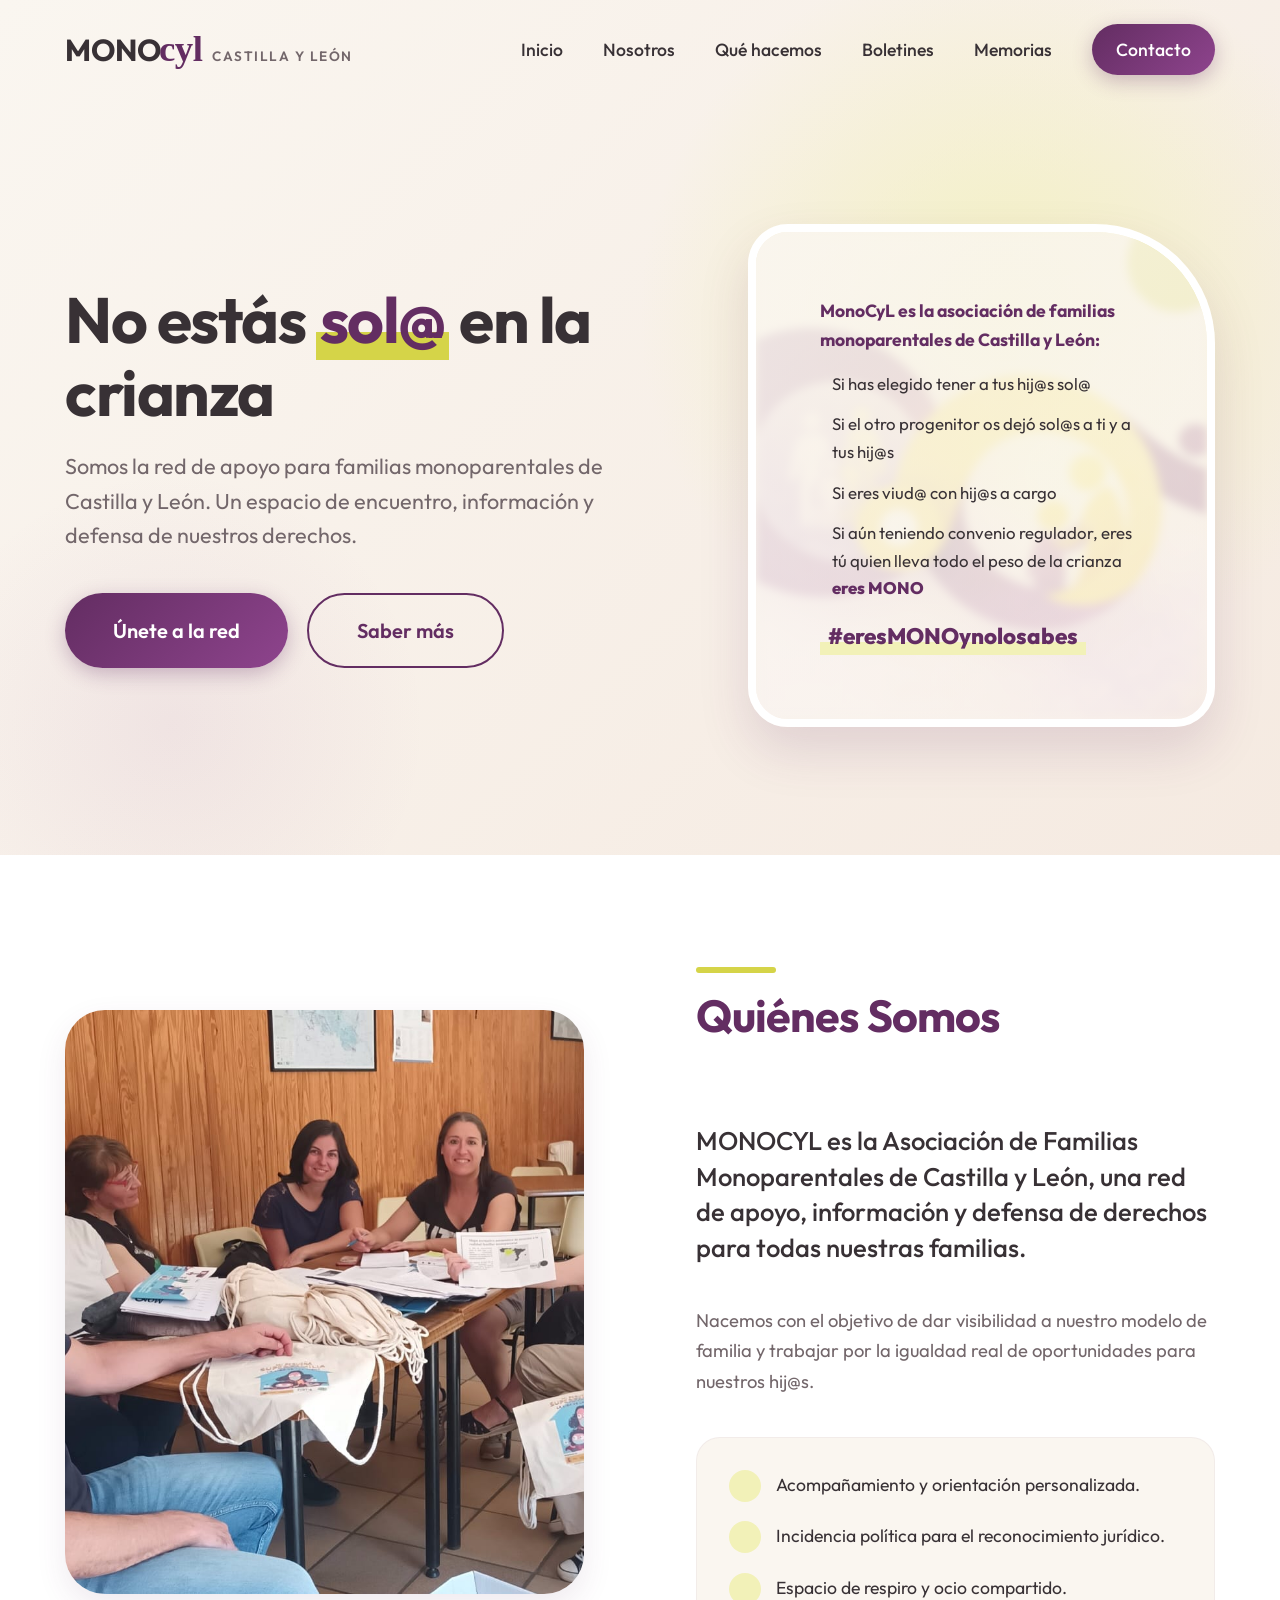
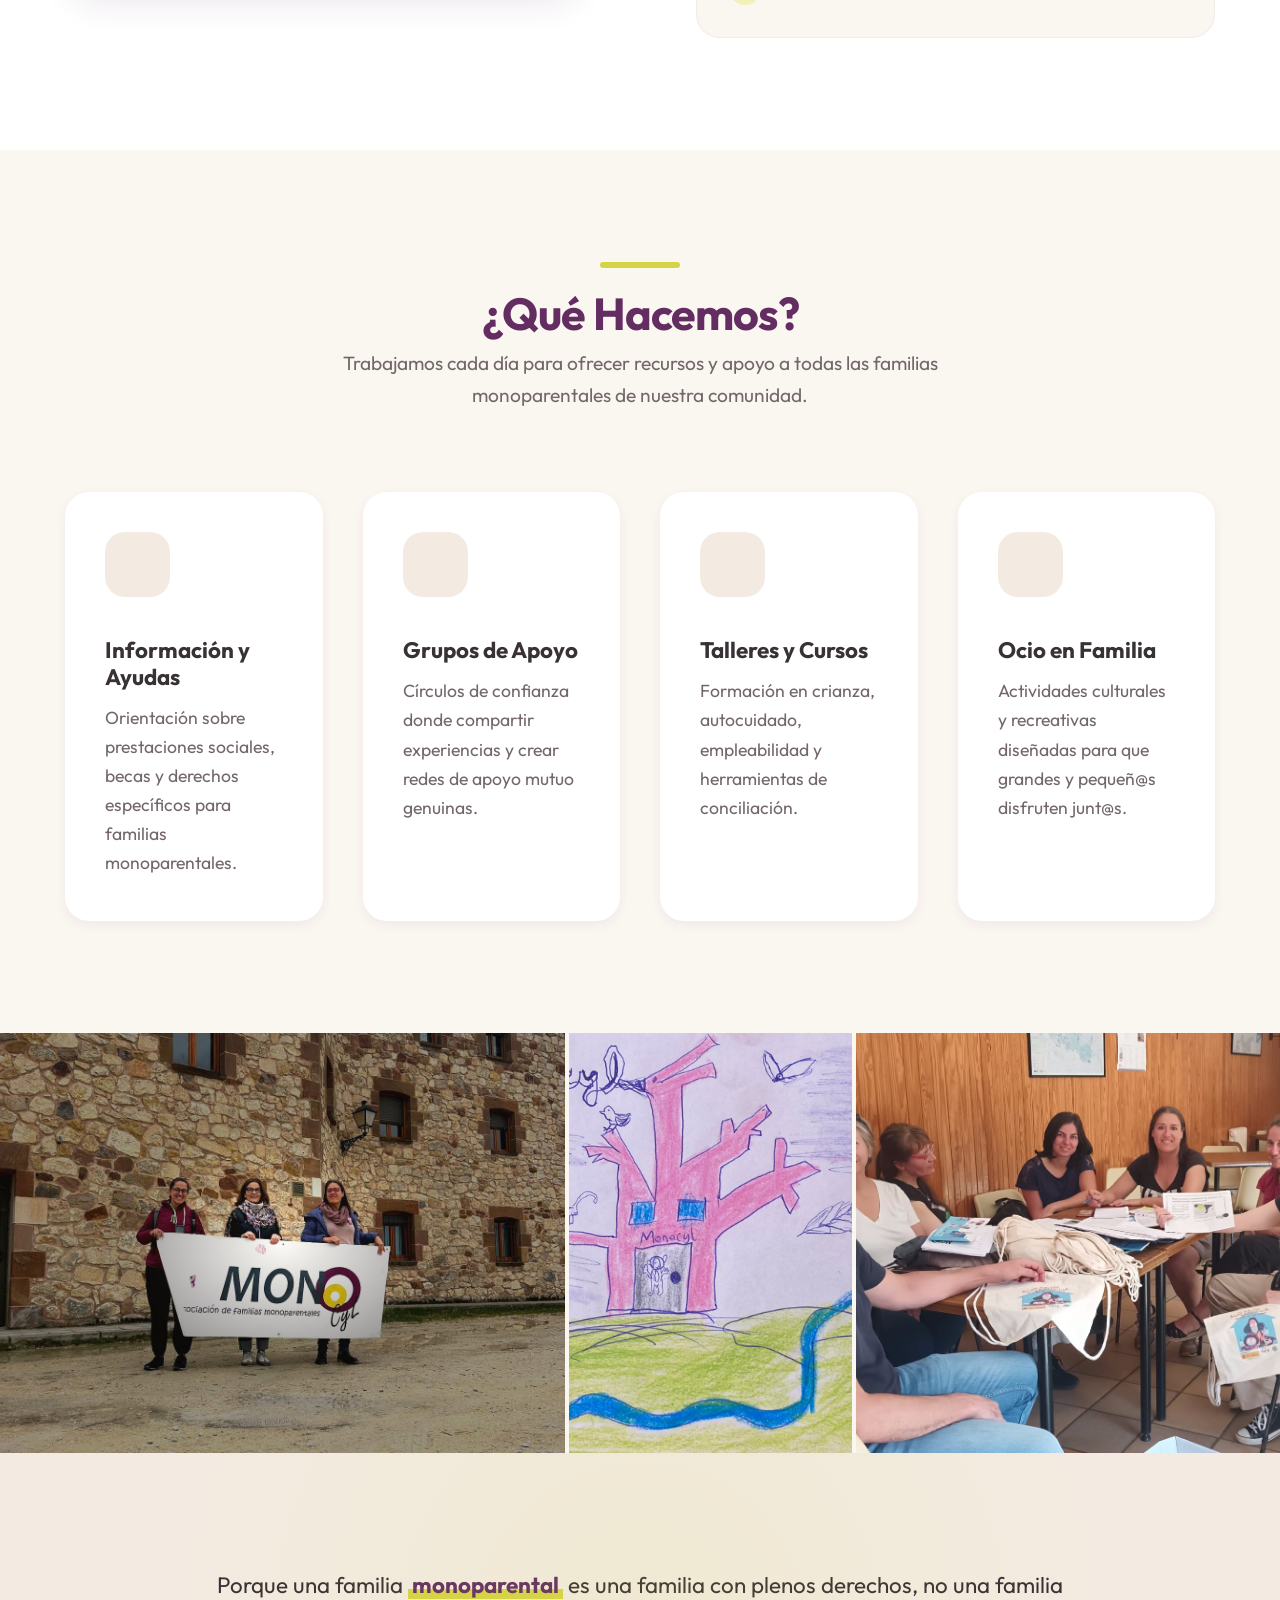
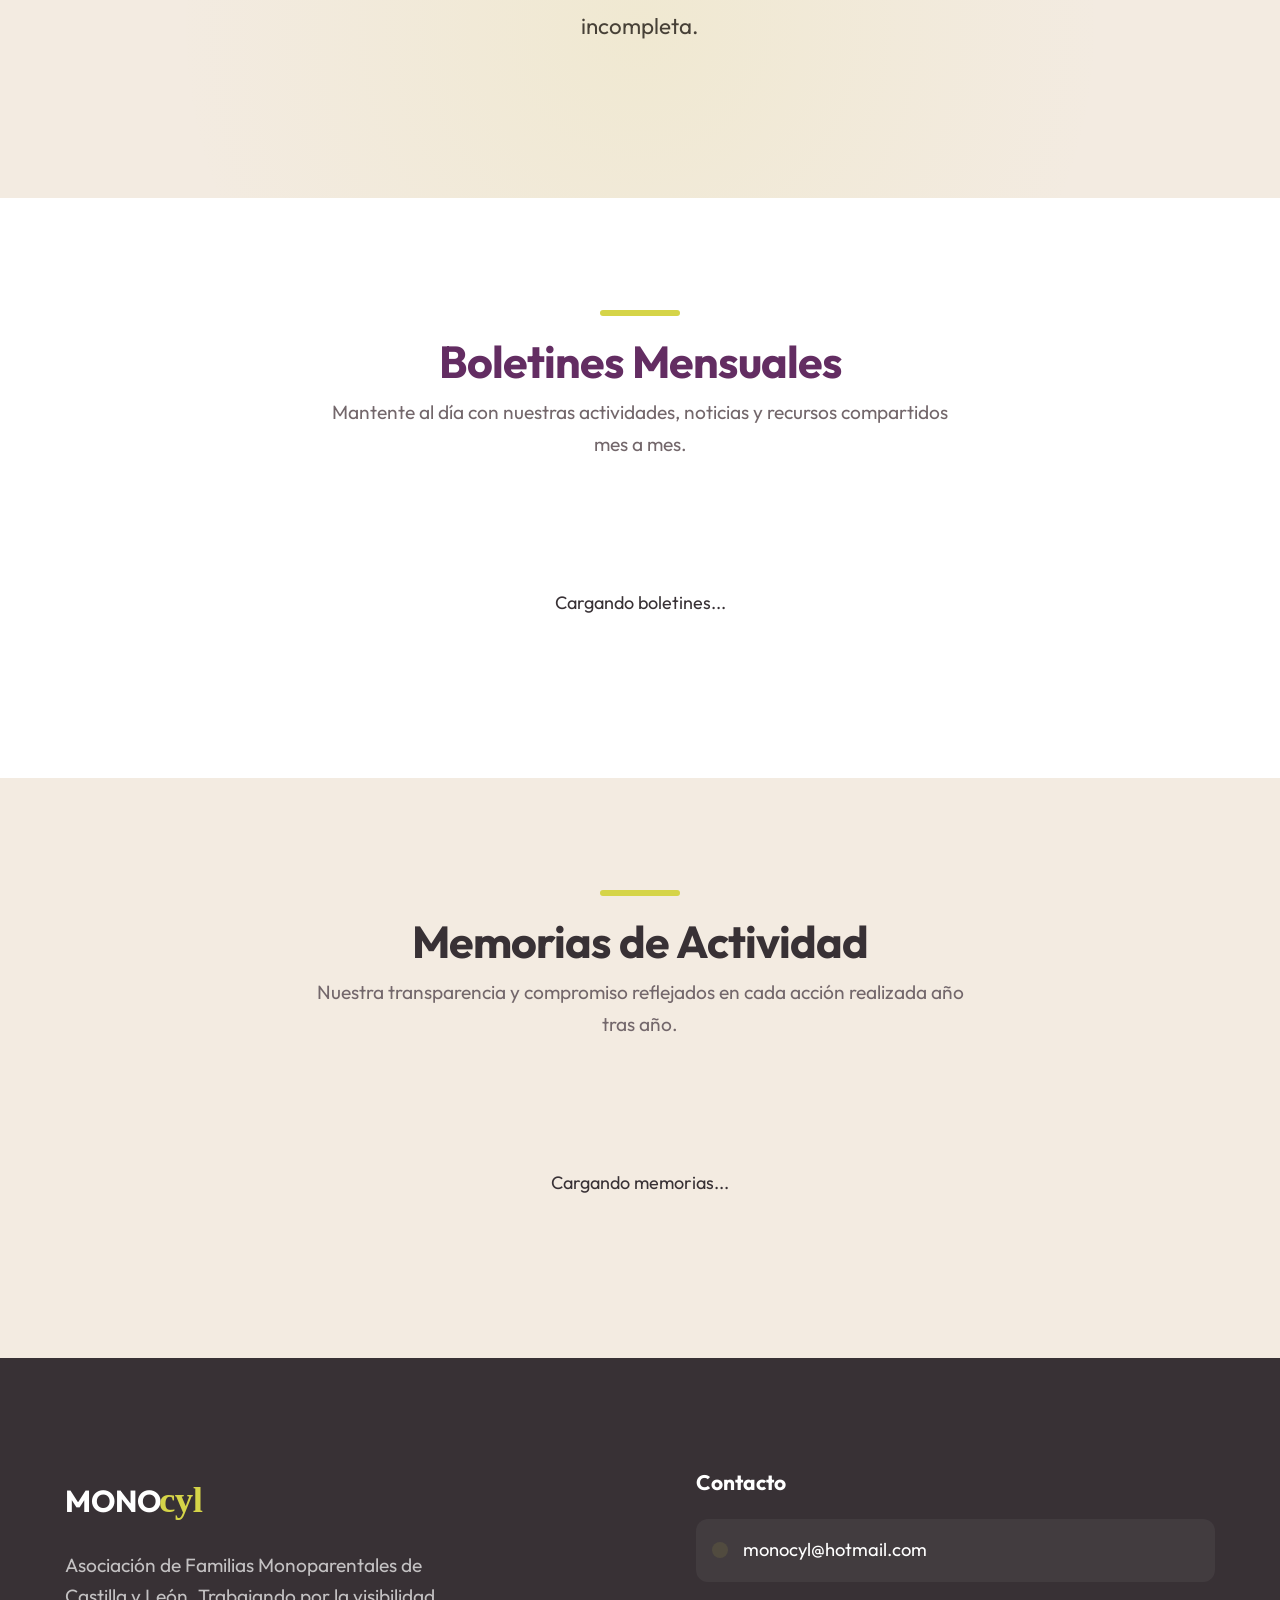
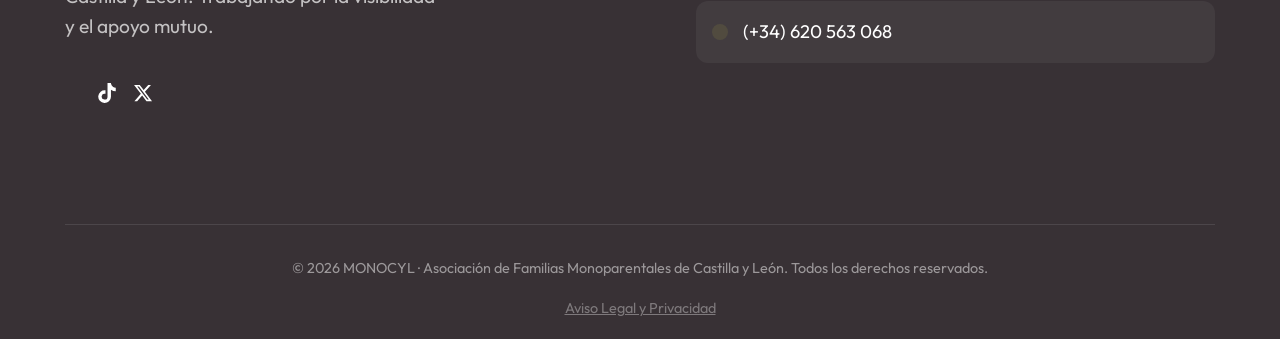
==== index.html @ f9f92d0b "final polish: official logos, navbar, gallery images" ====
<!DOCTYPE html>
<html lang="es">
<head>
    <meta charset="UTF-8">
    <meta name="viewport" content="width=device-width, initial-scale=1.0">
    <title>MONOCYL | Asociación de Familias Monoparentales de Castilla y León</title>
    <meta name="description" content="Acompañando, informando y creando red con las familias monoparentales de Castilla y León.">
    
    <!-- Google Fonts: Outfit -->
    <link rel="preconnect" href="https://fonts.googleapis.com">
    <link rel="preconnect" href="https://fonts.gstatic.com" crossorigin>
    <link href="https://fonts.googleapis.com/css2?family=Outfit:wght@300;400;500;600;700&display=swap" rel="stylesheet">
    
    <!-- CSS -->
    <link rel="stylesheet" href="css/styles.css">
    
    <!-- Favicon (using logo for now) -->
    <link rel="icon" type="image/png" href="logo.png">
</head>
<body>
    <!-- News Trigger Bar (Hidden by default, shown by JS) -->
    <div id="news-trigger-container" class="news-trigger-container hidden">
        <button id="news-trigger-btn" class="news-trigger-btn">
            <span class="pulse"></span>
            <i data-lucide="sparkles"></i>
            <span id="news-trigger-text">Próxima actividad: 18 de Abril</span>
        </button>
    </div>

    <!-- News Overlay / Modal -->
    <div id="news-overlay" class="news-overlay">
        <div class="news-modal">
            <button id="close-news" class="close-news" aria-label="Cerrar"><i data-lucide="x"></i></button>
            <div class="news-content-grid">
                <div class="news-image-container">
                    <img id="news-image" src="" alt="Cartel del evento">
                </div>
                <div class="news-details">
                    <div class="news-badge">PRÓXIMAMENTE</div>
                    <h2 id="news-title"></h2>
                    <h3 id="news-subtitle"></h3>
                    <div class="news-info-list">
                        <div class="news-info-item">
                            <i data-lucide="calendar"></i>
                            <span id="news-date"></span>
                        </div>
                        <div class="news-info-item">
                            <i data-lucide="map-pin"></i>
                            <span id="news-location"></span>
                        </div>
                    </div>
                    <p id="news-description"></p>
                </div>
            </div>
        </div>
    </div>

    <!-- Navbar -->
    <nav class="navbar">
        <div class="container nav-content">
            <a href="#" class="logo">
                <span class="logo-mono">MONO</span><span class="logo-cyl">cyl</span>
                <span class="logo-sub">Castilla y León</span>
            </a>
            
            <button class="mobile-menu-btn" id="mobile-menu-btn" aria-label="Abrir menú">
                <i data-lucide="menu"></i>
            </button>
            
            <div class="nav-links" id="nav-links">
                <a href="#inicio">Inicio</a>
                <a href="#nosotros">Nosotros</a>
                <a href="#servicios">Qué hacemos</a>
                <a href="#boletines">Boletines</a>
                <a href="#memorias">Memorias</a>
                <a href="#contacto" class="btn-primary">Contacto</a>
            </div>
        </div>
    </nav>

    <!-- Hero Section -->
    <section id="inicio" class="hero">
        <div class="container hero-content">
            <div class="hero-text">
                <h1>No estás <span class="text-highlight">sol@</span> en la crianza</h1>
                <p>Somos la red de apoyo para familias monoparentales de Castilla y León. Un espacio de encuentro, información y defensa de nuestros derechos.</p>
                
                <div class="hero-buttons">
                    <a href="#contacto" class="btn-primary btn-large">Únete a la red</a>
                    <a href="#nosotros" class="btn-secondary btn-large">Saber más</a>
                </div>
            </div>
            <div class="hero-image">
                <div class="image-placeholder" style="background-image: url('img/hero.png')"></div>
                <!-- Identity Block now merged with image frame -->
                <div class="identity-block">
                    <p class="identity-intro">MonoCyL es la asociación de familias monoparentales de Castilla y León:</p>
                    <ul class="identity-list">
                        <li><i data-lucide="heart" class="icon-small"></i> <span>Si has elegido tener a tus hij@s sol@</span></li>
                        <li><i data-lucide="user-plus" class="icon-small"></i> <span>Si el otro progenitor os dejó sol@s a ti y a tus hij@s</span></li>
                        <li><i data-lucide="shield-check" class="icon-small"></i> <span>Si eres viud@ con hij@s a cargo</span></li>
                        <li><i data-lucide="anchor" class="icon-small"></i> <span>Si aún teniendo convenio regulador, eres tú quien lleva todo el peso de la crianza <strong>eres MONO</strong></span></li>
                    </ul>
                    <p class="hashtag">#eresMONOynolosabes</p>
                </div>
            </div>
        </div>
    </section>

    <!-- About Section -->
    <section id="nosotros" class="about">
        <div class="container about-grid">
            <div class="about-image">
                <div class="image-placeholder-soft" style="background-image: url('img/quienes_somos.jpg')"></div>
            </div>
            <div class="about-text">
                <div class="section-header" style="text-align: left;">
                    <div class="underline" style="margin: 0 0 1rem 0;"></div>
                    <h2>Quiénes Somos</h2>
                </div>
                <p class="lead-text">MONOCYL es la Asociación de Familias Monoparentales de Castilla y León, una red de apoyo, información y defensa de derechos para todas nuestras familias.</p>
                <p>Nacemos con el objetivo de dar visibilidad a nuestro modelo de familia y trabajar por la igualdad real de oportunidades para nuestros hij@s.</p>
                <ul class="about-list">
                    <li><i data-lucide="check"></i> <span>Acompañamiento y orientación personalizada.</span></li>
                    <li><i data-lucide="check"></i> <span>Incidencia política para el reconocimiento jurídico.</span></li>
                    <li><i data-lucide="check"></i> <span>Espacio de respiro y ocio compartido.</span></li>
                </ul>
            </div>
        </div>
    </section>

    <!-- Services Section -->
    <section id="servicios" class="services">
        <div class="container">
            <div class="section-header">
                <div class="underline"></div>
                <h2>¿Qué Hacemos?</h2>
                <p>Trabajamos cada día para ofrecer recursos y apoyo a todas las familias monoparentales de nuestra comunidad.</p>
            </div>
            
            <div class="services-grid">
                <div class="service-card">
                    <div class="service-icon"><i data-lucide="info"></i></div>
                    <h3>Información y Ayudas</h3>
                    <p>Orientación sobre prestaciones sociales, becas y derechos específicos para familias monoparentales.</p>
                </div>
                <div class="service-card">
                    <div class="service-icon"><i data-lucide="users"></i></div>
                    <h3>Grupos de Apoyo</h3>
                    <p>Círculos de confianza donde compartir experiencias y crear redes de apoyo mutuo genuinas.</p>
                </div>
                <div class="service-card">
                    <div class="service-icon"><i data-lucide="graduation-cap"></i></div>
                    <h3>Talleres y Cursos</h3>
                    <p>Formación en crianza, autocuidado, empleabilidad y herramientas de conciliación.</p>
                </div>
                <div class="service-card">
                    <div class="service-icon"><i data-lucide="heart"></i></div>
                    <h3>Ocio en Familia</h3>
                    <p>Actividades culturales y recreativas diseñadas para que grandes y pequeñ@s disfruten junt@s.</p>
                </div>
            </div>
        </div>
    </section>

    <!-- Gallery Section -->
    <section class="gallery-section">
        <div class="gallery-grid">
            <div class="gallery-item" style="background-image: url('img/gallery1.jpg')" role="img" aria-label="Actividad de MONOCYL 1"></div>
            <div class="gallery-item" style="background-image: url('img/gallery2.jpg')" role="img" aria-label="Actividad de MONOCYL 2"></div>
            <div class="gallery-item" style="background-image: url('img/gallery3.jpg')" role="img" aria-label="Actividad de MONOCYL 3"></div>
        </div>
    </section>

    <!-- Importance Section -->
    <section class="importance">
        <div class="container">
            <div class="importance-text">
                <p>Porque una familia <span class="text-highlight">monoparental</span> es una familia con plenos derechos, no una familia incompleta.</p>
            </div>
        </div>
    </section>

    <!-- Newsletters Section -->
    <section id="boletines" class="newsletters-section">
        <div class="container">
            <div class="section-header">
                <div class="underline"></div>
                <h2>Boletines Mensuales</h2>
                <p>Mantente al día con nuestras actividades, noticias y recursos compartidos mes a mes.</p>
            </div>
            
            <div id="newsletters-grid" class="newsletters-grid">
                <!-- Data will be loaded via JS -->
                <div class="loading" style="grid-column: 1/-1; text-align: center; padding: 3rem;">
                    <p>Cargando boletines...</p>
                </div>
            </div>
        </div>
    </section>

    <!-- Activity Reports Section (Memorias) -->
    <section id="memorias" class="memorias-section">
        <div class="container">
            <div class="section-header center-dark">
                <div class="underline"></div>
                <h2>Memorias de Actividad</h2>
                <p>Nuestra transparencia y compromiso reflejados en cada acción realizada año tras año.</p>
            </div>
            
            <div id="memorias-grid" class="newsletters-grid"> <!-- Reusing the grid layout -->
                <!-- Data will be loaded via JS -->
                <div class="loading" style="grid-column: 1/-1; text-align: center; padding: 3rem;">
                    <p>Cargando memorias...</p>
                </div>
            </div>
        </div>
    </section>


    <!-- Footer -->
    <footer id="contacto" class="footer">
        <div class="container">
            <div class="footer-grid">
                <div class="footer-brand">
                    <a href="#" class="logo footer-logo">
                        <span class="logo-mono">MONO</span><span class="logo-cyl">cyl</span>
                    </a>
                    <p>Asociación de Familias Monoparentales de Castilla y León. Trabajando por la visibilidad y el apoyo mutuo.</p>
                    <div class="social-links" style="display: flex; gap: 1rem; margin-top: 1.5rem; flex-wrap: wrap;">
                        <a href="https://www.instagram.com/monocyl/" target="_blank" rel="noopener" aria-label="Instagram"><i data-lucide="instagram"></i></a>
                        <a href="https://www.facebook.com/MonoCyL/" target="_blank" rel="noopener" aria-label="Facebook"><i data-lucide="facebook"></i></a>
                        <a href="https://www.tiktok.com/@monocyl11" target="_blank" rel="noopener" aria-label="TikTok">
                            <svg xmlns="http://www.w3.org/2000/svg" viewBox="0 0 448 512" style="width: 20px; height: 20px; fill: currentColor;"><path d="M448,209.91a210.06,210.06,0,0,1-122.77-39.25V349.38A162.55,162.55,0,1,1,185,188.31V278.2a74.62,74.62,0,1,0,52.23,71.18V0l88,0a121.18,121.18,0,0,0,1.86,22.17h0A122.18,122.18,0,0,0,381,102.39a121.43,121.43,0,0,0,67,20.14Z"/></svg>
                        </a>
                        <a href="https://x.com/monocyl" target="_blank" rel="noopener" aria-label="X (Twitter)">
                            <svg xmlns="http://www.w3.org/2000/svg" viewBox="0 0 512 512" style="width: 20px; height: 20px; fill: currentColor;"><path d="M389.2 48h70.6L305.6 224.2 487 464H345L233.7 318.6 106.5 464H35.8L200.7 275.5 26.8 48H172.4L272.9 180.9 389.2 48zM364.4 421.8h39.1L151.1 88h-42L364.4 421.8z"/></svg>
                        </a>
                    </div>
                </div>
                
                <div class="contact-area">
                    <h3 style="color: #fff; margin-bottom: 1.5rem;">Contacto</h3>
                    <div class="contact-info">
                        <a href="mailto:monocyl@hotmail.com" class="contact-link">
                            <i data-lucide="mail"></i>
                            <span>monocyl@hotmail.com</span>
                        </a>
                        <a href="tel:+34620563068" class="contact-link">
                            <i data-lucide="phone"></i>
                            <span>(+34) 620 563 068</span>
                        </a>
                    </div>
                </div>
            </div>
            
            <div class="footer-bottom" style="text-align: center; padding-top: 2rem; border-top: 1px solid rgba(255,255,255,0.1); margin-top: 3rem; color: rgba(255,255,255,0.5); font-size: 0.9rem;">
                <p>&copy; 2026 MONOCYL · Asociación de Familias Monoparentales de Castilla y León. Todos los derechos reservados.</p>
                <p style="margin-top: 1rem;"><a href="aviso-legal.html" style="text-decoration: underline; opacity: 0.7;">Aviso Legal y Privacidad</a></p>
            </div>
        </div>
    </footer>

    <!-- Scripts -->
    <!-- Lucide Icons -->
    <script src="https://unpkg.com/lucide@latest"></script>
    <!-- App Logic -->
    <script src="js/app.js"></script>
</body>
</html>
---- css/styles.css ----
/* ==========================================================================
   CSS Variables & Theme Setup
   ========================================================================== */
:root {
    /* Brand Colors extracted from Logo */
    --clr-purple: #632D62;
    --clr-purple-light: #8E448D;
    
    /* Yellow/Greenish highlighting color from logo */
    --clr-yellow: #D5D448;
    --clr-yellow-light: #F2F1B8; /* Even softer for backgrounds */

    /* Semantic / Neutral Colors - Increased Warmth */
    --clr-bg: #FAF6F0; /* Soft, warm cream */
    --clr-bg-alt: #F3EBE1; /* Warm sandy beige */
    --clr-surface: #FFFFFF; /* Clean white for cards to pop against warm background */
    --clr-text-main: #383135; /* Chocolate-tinted charcoal for warmth */
    --clr-text-muted: #73676B; /* Warm grayish-brown */
    
    /* Gradients */
    --grad-primary: linear-gradient(135deg, var(--clr-purple) 0%, var(--clr-purple-light) 100%);
    --grad-warm: linear-gradient(135deg, #FAF6F0 0%, #F5EAE1 100%);
    
    /* Typography */
    --font-primary: 'Outfit', sans-serif;
    
    /* Shadows & Effects (Warmer, purple-tinted shadows) */
    --shadow-sm: 0 4px 12px rgba(99, 45, 98, 0.06);
    --shadow-md: 0 12px 30px rgba(99, 45, 98, 0.1);
    --shadow-lg: 0 24px 50px rgba(99, 45, 98, 0.15);
    
    /* Border Radius (Slightly more rounded for friendliness) */
    --radius-sm: 12px;
    --radius-md: 24px;
    --radius-lg: 40px;
    
    /* Layout */
    --container-max: 1150px;
    --spacing-xs: 0.5rem;
    --spacing-sm: 1.2rem;
    --spacing-md: 2.5rem;
    --spacing-lg: 5rem;
    --spacing-xl: 7rem;
}

/* ==========================================================================
   Reset & Base
   ========================================================================== */
* {
    margin: 0;
    padding: 0;
    box-sizing: border-box;
}

body {
    font-family: var(--font-primary);
    background-color: var(--clr-bg);
    color: var(--clr-text-main);
    line-height: 1.65;
    overflow-x: hidden;
    scroll-behavior: smooth;
    font-size: 18px;
}

a {
    text-decoration: none;
    color: inherit;
    transition: all 0.3s ease;
}

ul {
    list-style: none;
}

img {
    max-width: 100%;
    height: auto;
    display: block;
}

/* Layout Utilities */
.container {
    width: 90%;
    max-width: var(--container-max);
    margin: 0 auto;
}

.text-center {
    text-align: center;
}

/* ==========================================================================
   Typography & Highlighting Effects
   ========================================================================== */
h1, h2, h3, h4 {
    color: var(--clr-purple);
    line-height: 1.2;
}

/* The magic highlight effect requested by the user */
.text-highlight {
    background: linear-gradient(180deg, transparent 65%, var(--clr-yellow) 65%);
    background-repeat: no-repeat;
    background-size: 100% 100%;
    display: inline;
    padding: 0 4px;
    color: var(--clr-purple);
    font-weight: 700;
}

/* Section Headers */
.section-header {
    text-align: center;
    margin-bottom: var(--spacing-lg);
}

.section-header h2 {
    font-size: 2.8rem;
    font-weight: 700;
    letter-spacing: -1px;
    margin-bottom: var(--spacing-xs);
}

.section-header.center-dark h2 {
    color: var(--clr-text-main);
}

.section-header .underline {
    height: 6px;
    width: 80px;
    background: var(--clr-yellow);
    margin: 0 auto var(--spacing-sm);
    border-radius: 3px;
}

.section-header p {
    color: var(--clr-text-muted);
    font-size: 1.2rem;
    max-width: 650px;
    margin: 0 auto;
}

/* ==========================================================================
   Buttons
   ========================================================================== */
.btn-primary, .btn-secondary {
    display: inline-flex;
    align-items: center;
    justify-content: center;
    padding: 1rem 2rem;
    border-radius: 50px;
    font-weight: 600;
    font-size: 1.1rem;
    cursor: pointer;
    border: none;
    transition: all 0.3s ease;
    text-align: center;
}

.btn-large {
    padding: 1.2rem 3rem;
    font-size: 1.25rem;
}

.btn-primary {
    background: var(--grad-primary);
    color: #fff;
    box-shadow: 0 6px 20px rgba(99, 45, 98, 0.3);
}

.btn-primary:hover {
    transform: translateY(-4px);
    box-shadow: 0 10px 25px rgba(99, 45, 98, 0.4);
    color: #fff;
}

.btn-secondary {
    background: transparent;
    color: var(--clr-purple);
    border: 2px solid var(--clr-purple);
}

.btn-secondary:hover {
    background: var(--clr-yellow-light);
    color: var(--clr-purple);
    border-color: var(--clr-purple);
    transform: translateY(-4px);
}

.w-100 {
    width: 100%;
}

/* ==========================================================================
   Navbar
   ========================================================================== */
.navbar {
    position: fixed;
    top: 0;
    left: 0;
    width: 100%;
    padding: 1.2rem 0;
    z-index: 1000;
    transition: all 0.3s ease;
    background: transparent;
}

.navbar.scrolled {
    background: rgba(250, 246, 240, 0.95);
    backdrop-filter: blur(15px);
    padding: 0.8rem 0;
    box-shadow: var(--shadow-sm);
}

.nav-content {
    display: flex;
    justify-content: space-between;
    align-items: center;
}

.logo {
    font-size: 1.9rem;
    font-weight: 700;
    letter-spacing: -0.5px;
    display: flex;
    align-items: baseline;
}

.logo-mono {
    color: var(--clr-text-main);
}

.logo-cyl {
    color: var(--clr-purple);
    font-family: cursive;
    font-size: 2.3rem;
    margin-left: -2px;
}

.logo-sub {
    font-size: 0.85rem;
    color: var(--clr-text-muted);
    margin-left: 10px;
    font-weight: 600;
    text-transform: uppercase;
    letter-spacing: 1.5px;
}

.mobile-menu-btn {
    display: none;
    background: none;
    border: none;
    color: var(--clr-purple);
    cursor: pointer;
    padding: 0.5rem;
}

.nav-links {
    display: flex;
    align-items: center;
    gap: 2.5rem;
}

.nav-links a {
    font-weight: 500;
    color: var(--clr-text-main);
    font-size: 1.1rem;
    position: relative;
}

/* Subtle nav underline effect matching the brand */
.nav-links a:not(.btn-primary)::after {
    content: '';
    position: absolute;
    width: 0;
    height: 3px;
    bottom: -4px;
    left: 0;
    background-color: var(--clr-yellow);
    transition: width 0.3s ease;
    border-radius: 2px;
}

.nav-links a:not(.btn-primary):hover::after {
    width: 100%;
}

.nav-links a:hover {
    color: var(--clr-purple);
}

.nav-links .btn-primary {
    color: #fff;
    padding: 0.7rem 1.5rem;
}

/* ==========================================================================
   Hero Section
   ========================================================================== */
.hero {
    min-height: 95vh;
    display: flex;
    align-items: center;
    padding-top: 6rem;
    background: var(--grad-warm);
    position: relative;
    overflow: hidden;
}

.hero::before {
    content: '';
    position: absolute;
    top: -10%;
    right: -10%;
    width: 800px;
    height: 800px;
    border-radius: 50%;
    background: radial-gradient(circle, var(--clr-yellow-light) 0%, rgba(255,255,255,0) 65%);
    z-index: 0;
    opacity: 0.8;
}

/* Adding a soft purple glow on the left for warmth */
.hero::after {
    content: '';
    position: absolute;
    bottom: -20%;
    left: -10%;
    width: 600px;
    height: 600px;
    border-radius: 50%;
    background: radial-gradient(circle, rgba(142, 68, 141, 0.08) 0%, rgba(255,255,255,0) 60%);
    z-index: 0;
}

.hero-content {
    display: grid;
    grid-template-columns: 1.1fr 0.9fr;
    gap: var(--spacing-xl);
    align-items: center;
    position: relative;
    z-index: 1;
}

.hero-text h1 {
    font-size: 4rem;
    line-height: 1.15;
    margin-bottom: var(--spacing-sm);
    color: var(--clr-text-main);
    letter-spacing: -1.5px;
}

.hero-text p {
    font-size: 1.35rem;
    color: var(--clr-text-muted);
    margin-bottom: var(--spacing-md);
    max-width: 550px;
    line-height: 1.6;
}

.hero-buttons {
    display: flex;
    gap: 1.2rem;
}

/* New Identity Block over Image positioning */
.hero-image {
    position: relative;
    display: flex;
    align-items: center;
    justify-content: center;
    padding: 2rem;
    min-height: 500px;
    border-radius: 40px 120px 40px 40px;
    overflow: hidden;
    box-shadow: var(--shadow-lg);
    border: 8px solid var(--clr-surface);
}

/* Image Background with effects */
.image-placeholder {
    position: absolute;
    top: 0;
    left: 0;
    width: 100%;
    height: 100%;
    background-size: cover;
    background-position: center;
    opacity: 0.35; /* Low opacity as requested */
    filter: blur(5px); /* Small blur as requested */
    z-index: 1;
}

/* Matte gradient overlay to lose texture */
.hero-image::after {
    content: '';
    position: absolute;
    top: 0;
    left: 0;
    width: 100%;
    height: 100%;
    background: linear-gradient(135deg, rgba(250, 246, 240, 0.8) 0%, rgba(250, 246, 240, 0.4) 100%);
    z-index: 2;
}

.identity-block {
    position: relative;
    z-index: 3; /* Above image and overlay */
    margin: 0;
    padding: 2rem;
    background: transparent;
    border: none;
    max-width: 100%;
}

.identity-intro {
    font-weight: 700;
    color: var(--clr-purple) !important;
    margin-bottom: 1rem !important;
    font-size: 1.1rem !important;
}

.identity-list {
    margin-bottom: 1rem;
}

.identity-list li {
    display: flex;
    align-items: center;
    gap: 12px;
    margin-bottom: 0.8rem;
    font-size: 1.05rem;
    color: var(--clr-text-main);
}

.identity-list li i {
    color: var(--clr-purple);
    flex-shrink: 0;
}

.identity-list li strong {
    color: var(--clr-purple);
    font-weight: 800;
}

.hashtag {
    font-size: 1.4rem !important;
    font-weight: 800;
    color: var(--clr-purple) !important;
    margin: 0 !important;
    display: inline-block;
    padding: 0 8px;
    background: linear-gradient(180deg, transparent 65%, var(--clr-yellow-light) 65%);
}

/* Image placeholder is now positioned absolutely within .hero-image */

/* Playful yellow decoration on hero image */
.image-placeholder::before {
    content: '';
    position: absolute;
    top: -20px;
    right: -20px;
    width: 100px;
    height: 100px;
    border-radius: 50%;
    background-color: var(--clr-yellow);
    z-index: -1;
}

/* ==========================================================================
   About Section
   ========================================================================== */
.about {
    padding: var(--spacing-xl) 0;
    background: var(--clr-surface);
    position: relative;
}

.about-grid {
    display: grid;
    grid-template-columns: 1fr 1fr;
    gap: var(--spacing-xl);
    align-items: center;
}

.about-text .lead-text {
    font-size: 1.6rem;
    color: var(--clr-text-main);
    font-weight: 500;
    line-height: 1.4;
    margin-bottom: var(--spacing-md);
}

.about-text p {
    margin-bottom: var(--spacing-sm);
    color: var(--clr-text-muted);
    font-size: 1.15rem;
}

.about-list {
    margin-top: var(--spacing-md);
    background: var(--clr-bg);
    padding: 2rem;
    border-radius: var(--radius-md);
    border: 1px solid rgba(99, 45, 98, 0.05);
}

.about-list li {
    display: flex;
    align-items: flex-start;
    gap: 15px;
    margin-bottom: 1.2rem;
    color: var(--clr-text-main);
    font-size: 1.1rem;
}

.about-list li:last-child {
    margin-bottom: 0;
}

.about-list i {
    color: var(--clr-purple);
    background: var(--clr-yellow-light);
    border-radius: 50%;
    padding: 5px;
    flex-shrink: 0;
    width: 32px;
    height: 32px;
}

.image-placeholder-soft {
    width: 100%;
    aspect-ratio: 4/4.5;
    border-radius: var(--radius-lg);
    background-size: cover;
    background-position: center;
    box-shadow: var(--shadow-md);
    position: relative;
}

/* ==========================================================================
   Services Section (Qué Hacemos)
   ========================================================================== */
.services {
    padding: var(--spacing-xl) 0;
    background: var(--clr-bg);
}

.services-grid {
    display: grid;
    grid-template-columns: repeat(auto-fit, minmax(250px, 1fr));
    gap: var(--spacing-md);
}

.service-card {
    background: var(--clr-surface);
    padding: var(--spacing-md);
    border-radius: var(--radius-md);
    box-shadow: var(--shadow-sm);
    text-align: left;
    transition: all 0.4s ease;
    border-bottom: 4px solid transparent;
    position: relative;
    overflow: hidden;
}

.service-card:hover {
    transform: translateY(-8px);
    box-shadow: var(--shadow-md);
    border-bottom-color: var(--clr-yellow);
}

.service-icon {
    width: 65px;
    height: 65px;
    background: var(--clr-bg-alt);
    border-radius: 20px;
    display: flex;
    align-items: center;
    justify-content: center;
    margin-bottom: var(--spacing-md);
    color: var(--clr-purple);
    transition: all 0.4s ease;
}

.service-card:hover .service-icon {
    background: var(--clr-purple);
    color: var(--clr-yellow);
    transform: scale(1.05) rotate(-5deg);
}

.service-card h3 {
    font-size: 1.4rem;
    color: var(--clr-text-main);
    margin-bottom: 0.8rem;
}

.service-card p {
    color: var(--clr-text-muted);
    font-size: 1.1rem;
}

/* ==========================================================================
   Importance Section (Por qué importa)
   ========================================================================== */
.importance {
    padding: var(--spacing-xl) 0;
    background: var(--clr-bg-alt);
    text-align: center;
    position: relative;
}

.importance::before {
    content: '';
    position: absolute;
    top: 0; left: 0; right: 0; bottom: 0;
    background: radial-gradient(circle at center, rgba(213,212,72,0.1) 0%, transparent 70%);
    pointer-events: none;
}

.importance-text {
    max-width: 850px;
    margin: 0 auto;
    font-size: 1.4rem;
    color: var(--clr-text-main);
    line-height: 1.8;
}

.importance-text p {
    margin-bottom: var(--spacing-md);
}

/* ==========================================================================
   Newsletters Section
   ========================================================================== */
.newsletters-section {
    padding: var(--spacing-xl) 0;
    background: var(--clr-surface);
}

.newsletters-grid {
    display: grid;
    grid-template-columns: repeat(auto-fill, minmax(320px, 1fr));
    gap: var(--spacing-md);
}

.newsletter-card {
    background: var(--clr-surface);
    border-radius: var(--radius-md);
    overflow: hidden;
    box-shadow: var(--shadow-sm);
    transition: transform 0.3s ease, box-shadow 0.3s ease;
    display: flex;
    flex-direction: column;
    border: 1px solid rgba(99, 45, 98, 0.06);
}

.newsletter-card:hover {
    transform: translateY(-5px);
    box-shadow: var(--shadow-md);
}

.card-image {
    height: 220px;
    background-size: cover;
    background-position: center;
    border-bottom: 4px solid var(--clr-yellow);
}

.card-content {
    padding: var(--spacing-md);
    display: flex;
    flex-direction: column;
    flex-grow: 1;
}

.card-date {
    font-size: 0.9rem;
    color: var(--clr-purple);
    font-weight: 700;
    margin-bottom: 0.5rem;
    text-transform: uppercase;
    letter-spacing: 1px;
}

.card-title {
    font-size: 1.3rem;
    margin-bottom: 0.8rem;
    color: var(--clr-text-main);
}

.card-excerpt {
    color: var(--clr-text-muted);
    font-size: 1.05rem;
    margin-bottom: 1.5rem;
    flex-grow: 1;
}

.read-more {
    color: var(--clr-purple);
    font-weight: 700;
    display: inline-flex;
    align-items: center;
    gap: 8px;
    padding-top: 1rem;
    border-top: 1px solid rgba(0,0,0,0.05);
}

.read-more i {
    transition: transform 0.3s ease;
}

.newsletter-card:hover .read-more i {
    transform: translateX(5px);
}

/* ==========================================================================
   CTA Section (Participa)
   ========================================================================== */
.cta-section {
    padding: var(--spacing-xl) 0;
    background: var(--clr-purple);
    color: #fff;
    text-align: center;
    position: relative;
    overflow: hidden;
}

.cta-section::before {
    content: '';
    position: absolute;
    bottom: -100px;
    right: -100px;
    width: 300px;
    height: 300px;
    border-radius: 50%;
    background: rgba(213,212,72,0.15); /* Yellow glow */
}

.cta-content h2 {
    font-size: 3.2rem;
    color: #fff;
    margin-bottom: 1rem;
    letter-spacing: -1px;
}

.cta-content p {
    font-size: 1.6rem;
    color: rgba(255,255,255,0.8);
    margin-bottom: var(--spacing-lg);
    font-weight: 300;
}

.cta-cards {
    display: flex;
    justify-content: center;
    gap: var(--spacing-md);
    flex-wrap: wrap;
    margin-bottom: var(--spacing-lg);
    position: relative;
    z-index: 1;
}

.cta-card {
    background: rgba(255,255,255,0.1);
    backdrop-filter: blur(10px);
    border: 1px solid rgba(255,255,255,0.2);
    padding: 2rem;
    border-radius: var(--radius-md);
    min-width: 180px;
    display: flex;
    flex-direction: column;
    align-items: center;
    gap: 15px;
    color: var(--clr-yellow);
    transition: transform 0.3s ease, background 0.3s ease;
}

.cta-card:hover {
    transform: translateY(-5px);
    background: rgba(255,255,255,0.15);
}

.cta-card i {
    width: 40px;
    height: 40px;
}

.cta-card h3 {
    font-size: 1.2rem;
    color: #fff;
}

.cta-buttons {
    display: flex;
    gap: 1.5rem;
    justify-content: center;
    flex-wrap: wrap;
    position: relative;
    z-index: 1;
}

.cta-buttons .btn-primary {
    background: var(--clr-yellow);
    color: var(--clr-purple);
    box-shadow: 0 8px 25px rgba(213,212,72,0.3);
}

.cta-buttons .btn-primary:hover {
    background: #fff;
    color: var(--clr-purple);
}

.cta-buttons .btn-secondary {
    border-color: rgba(255,255,255,0.5);
    color: #fff;
}

.cta-buttons .btn-secondary:hover {
    border-color: #fff;
    background: rgba(255,255,255,0.1);
    color: #fff;
}

/* ==========================================================================
   Footer / Contact
   ========================================================================== */
.footer {
    background: var(--clr-text-main);
    color: #fff;
    padding: var(--spacing-xl) 0 var(--spacing-sm);
}

.footer-grid {
    display: grid;
    grid-template-columns: 1fr 1fr;
    gap: var(--spacing-xl);
    margin-bottom: var(--spacing-xl);
}

.footer-logo {
    display: inline-block;
    margin-bottom: var(--spacing-sm);
}

.footer-logo .logo-mono {
    color: #fff;
}

.footer-logo .logo-cyl {
    color: var(--clr-yellow);
}

.footer-brand > p {
    font-size: 1.2rem;
    color: rgba(255,255,255,0.7);
    line-height: 1.6;
    max-width: 380px;
    margin-bottom: var(--spacing-md);
}

.contact-info {
    display: flex;
    flex-direction: column;
    gap: 1.2rem;
}

.contact-link {
    display: flex;
    align-items: center;
    gap: 15px;
    color: #fff;
    font-size: 1.15rem;
    padding: 1rem;
    background: rgba(255,255,255,0.05);
    border-radius: var(--radius-sm);
    transition: background 0.3s ease;
}

.contact-link i {
    color: var(--clr-yellow);
    background: rgba(213,212,72,0.1);
    padding: 8px;
    border-radius: 50%;
}

.contact-link:hover {
    background: rgba(255,255,255,0.1);
}

/* Form Styles */
.footer-form-wrapper h3 {
    color: var(--clr-yellow);
    font-size: 1.8rem;
    margin-bottom: var(--spacing-md);
}

.contact-form {
    background: rgba(255,255,255,0.03);
    padding: 2.5rem;
    border-radius: var(--radius-md);
    border: 1px solid rgba(255,255,255,0.08);
}

.form-group {
    margin-bottom: 1.5rem;
}

.form-group label {
    display: block;
    margin-bottom: 0.5rem;
    color: rgba(255,255,255,0.8);
    font-size: 1rem;
    font-weight: 500;
}

.contact-form input,
.contact-form textarea {
    width: 100%;
    padding: 1rem 1.2rem;
    border-radius: var(--radius-sm);
    border: 1px solid rgba(255,255,255,0.15);
    background: rgba(0,0,0,0.2);
    color: #fff;
    font-family: inherit;
    font-size: 1.05rem;
    transition: border-color 0.3s ease;
}

.contact-form input::placeholder,
.contact-form textarea::placeholder {
    color: rgba(255,255,255,0.3);
}

.contact-form input:focus,
.contact-form textarea:focus {
    outline: none;
    border-color: var(--clr-yellow);
}

.footer-bottom {
    text-align: center;
    padding-top: var(--spacing-md);
    border-top: 1px solid rgba(255,255,255,0.05);
    color: rgba(255,255,255,0.4);
    font-size: 0.95rem;
}

/* ==========================================================================
   Responsive Design
   ========================================================================== */
@media (max-width: 900px) {
    .container {
        width: 92%;
    }
    
    .hero-content, .about-grid, .footer-grid {
        grid-template-columns: 1fr;
    }
    
    .hero {
        padding-top: 8rem;
        min-height: auto;
        padding-bottom: 4rem;
    }

    .hero-content {
        display: flex;
        flex-direction: column;
        gap: 2rem;
    }
    
    .hero-text {
        text-align: center;
        display: contents; /* Allows children to be reordered via order */
    }

    .hero-text h1 {
        font-size: 2.8rem;
        order: 1;
    }

    .hero-text p {
        margin: 0 auto var(--spacing-sm);
        order: 2;
    }

    .hero-image {
        order: 3; /* Merged frame goes between text and buttons */
        min-height: 400px;
        padding: 1.5rem;
    }

    .hero-buttons {
        order: 4; /* Buttons at the very bottom */
        justify-content: center;
        margin-top: 1rem;
    }
    
    .about-visual {
        order: -1;
    }
    
    .section-header h2 {
        font-size: 2.2rem;
    }
}

@media (max-width: 768px) {
    .nav-links {
        display: none;
        position: absolute;
        top: 100%;
        left: 0;
        width: 100%;
        background: rgba(250, 246, 240, 0.98);
        flex-direction: column;
        padding: 1.5rem 0;
        box-shadow: 0 10px 30px rgba(0,0,0,0.1);
    }
    
    .nav-links.active {
        display: flex;
    }
    
    .nav-links a {
        font-size: 1.2rem;
    }
    
    .mobile-menu-btn {
        display: block;
    }
    
    .cta-content h2 {
        font-size: 2.2rem;
    }
    
    .importance-text {
        font-size: 1.2rem;
    }
}

/* ==========================================================================
   Gallery Section
   ========================================================================== */
.gallery-section {
    padding: 0;
    overflow: hidden;
}

.gallery-grid {
    display: grid;
    grid-template-columns: 2fr 1fr 1.5fr;
    height: 420px;
    gap: 4px;
}

.gallery-item {
    background-size: cover;
    background-position: center;
    overflow: hidden;
    transition: transform 0.5s ease;
    cursor: pointer;
}

.gallery-item:hover {
    transform: scale(1.03);
}

.gallery-item--drawing {
    background-size: contain;
    background-repeat: no-repeat;
    background-color: #fff7f0;
}

@media (max-width: 768px) {
    .gallery-grid {
        grid-template-columns: 1fr 1fr;
        height: 320px;
    }

    .gallery-item:last-child {
        grid-column: 1 / -1;
        height: 200px;
    }
}

/* ==========================================================================
   TikTok Social Link
   ========================================================================== */
.social-tiktok {
    display: inline-flex;
    align-items: center;
    justify-content: center;
    width: 24px;
    height: 24px;
    font-size: 1.1rem;
    color: inherit;
    text-decoration: none;
}

/* ==========================================================================
   News / Events Banner & Overlay
   ========================================================================== */
.news-trigger-container {
    position: fixed;
    bottom: 30px;
    right: 30px;
    z-index: 2000;
    transition: all 0.5s cubic-bezier(0.175, 0.885, 0.32, 1.275);
}

.news-trigger-container.hidden {
    transform: scale(0) translateY(100px);
    opacity: 0;
    pointer-events: none;
}

.news-trigger-btn {
    background: var(--clr-purple);
    color: #fff;
    border: none;
    padding: 12px 24px;
    border-radius: 50px;
    display: flex;
    align-items: center;
    gap: 12px;
    font-family: var(--font-primary);
    font-size: 1rem;
    font-weight: 600;
    cursor: pointer;
    box-shadow: var(--shadow-lg);
    position: relative;
    overflow: hidden;
}

.news-trigger-btn:hover {
    transform: translateY(-5px);
    background: var(--clr-purple-light);
}

.news-trigger-btn .pulse {
    position: absolute;
    width: 10px;
    height: 10px;
    background: var(--clr-yellow);
    border-radius: 50%;
    top: 5px;
    right: 15px;
    box-shadow: 0 0 10px var(--clr-yellow);
    animation: pulse 2s infinite;
}

@keyframes pulse {
    0% { transform: scale(0.95); box-shadow: 0 0 0 0 rgba(213, 212, 72, 0.7); }
    70% { transform: scale(1); box-shadow: 0 0 0 10px rgba(213, 212, 72, 0); }
    100% { transform: scale(0.95); box-shadow: 0 0 0 0 rgba(213, 212, 72, 0); }
}

/* Overlay & Modal */
.news-overlay {
    position: fixed;
    top: 0;
    left: 0;
    width: 100%;
    height: 100%;
    background: rgba(99, 45, 98, 0.85);
    backdrop-filter: blur(8px);
    z-index: 3000;
    display: flex;
    align-items: center;
    justify-content: center;
    opacity: 0;
    visibility: hidden;
    transition: all 0.4s ease;
    padding: 20px;
}

.news-overlay.active {
    opacity: 1;
    visibility: visible;
}

.news-modal {
    background: var(--clr-bg);
    max-width: 900px;
    width: 100%;
    max-height: 90vh;
    border-radius: var(--radius-md);
    position: relative;
    overflow-y: auto;
    transform: translateY(30px);
    transition: all 0.5s cubic-bezier(0.175, 0.885, 0.32, 1.275);
    box-shadow: var(--shadow-lg);
}

.news-overlay.active .news-modal {
    transform: translateY(0);
}

.close-news {
    position: absolute;
    top: 20px;
    right: 20px;
    background: rgba(0,0,0,0.1);
    border: none;
    width: 40px;
    height: 40px;
    border-radius: 50%;
    display: flex;
    align-items: center;
    justify-content: center;
    cursor: pointer;
    z-index: 10;
    transition: all 0.3s ease;
}

.close-news:hover {
    background: var(--clr-yellow);
    color: var(--clr-purple);
}

.news-content-grid {
    display: grid;
    grid-template-columns: 400px 1fr;
    gap: 0;
}

.news-image-container {
    background: #f0f0f0;
    display: flex;
    align-items: center;
    justify-content: center;
    overflow: hidden;
    min-height: 500px;
}

.news-image-container img {
    width: 100%;
    height: 100%;
    object-fit: cover;
}

.news-details {
    padding: 3rem;
    display: flex;
    flex-direction: column;
}

.news-badge {
    background: var(--clr-yellow-light);
    color: var(--clr-purple);
    padding: 4px 12px;
    border-radius: 4px;
    font-size: 0.8rem;
    font-weight: 800;
    align-self: flex-start;
    margin-bottom: 1rem;
    letter-spacing: 1px;
}

.news-details h2 {
    font-size: 2.2rem;
    margin-bottom: 0.5rem;
    line-height: 1.1;
}

.news-details h3 {
    font-size: 1.2rem;
    color: var(--clr-purple-light);
    margin-bottom: 1.5rem;
    font-weight: 500;
}

.news-info-list {
    margin-bottom: 1.5rem;
}

.news-info-item {
    display: flex;
    align-items: center;
    gap: 10px;
    margin-bottom: 0.5rem;
    color: var(--clr-text-main);
    font-weight: 600;
}

.news-info-item i {
    color: var(--clr-purple);
    width: 20px;
}

.news-details p {
    color: var(--clr-text-muted);
    line-height: 1.6;
    margin-bottom: 2rem;
    font-size: 1.05rem;
}

/* Responsive News Modal */
@media (max-width: 768px) {
    .news-content-grid {
        grid-template-columns: 1fr;
    }
    .news-image-container {
        height: 250px;
    }
    .news-details {
        padding: 2rem;
    }
    .news-details h2 {
        font-size: 1.8rem;
    }
    .news-trigger-container {
        bottom: 20px;
        right: 20px;
        left: 20px;
    }
    .news-trigger-btn {
        width: 100%;
        justify-content: center;
    }
}

/* ==========================================================================
   Memorias de Actividad Section
   ========================================================================== */
.memorias-section {
    padding: var(--spacing-xl) 0;
    background: var(--clr-bg-alt); /* Warmer Sandy Beige for differentiation */
}

.memoria-card {
    border-color: rgba(99, 45, 98, 0.15);
}

.memoria-image {
    background: #fff;
    display: flex;
    flex-direction: column;
    align-items: center;
    justify-content: center;
    padding: 2rem;
    gap: 1.5rem;
    position: relative;
    border-bottom: 4px solid var(--clr-purple);
}

.memoria-logo-small {
    width: 60px;
    height: auto;
    opacity: 0.8;
}

.memoria-year-label {
    text-align: center;
    font-weight: 800;
    color: var(--clr-purple);
    font-size: 1rem;
    line-height: 1.2;
    letter-spacing: 0.5px;
}

.memoria-year-label span {
    font-size: 2.2rem;
    color: var(--clr-text-main);
    display: block;
    margin-top: 2px;
}

.memoria-card:hover .memoria-year-label span {
    color: var(--clr-purple);
    transform: scale(1.05);
    transition: all 0.3s ease;
}
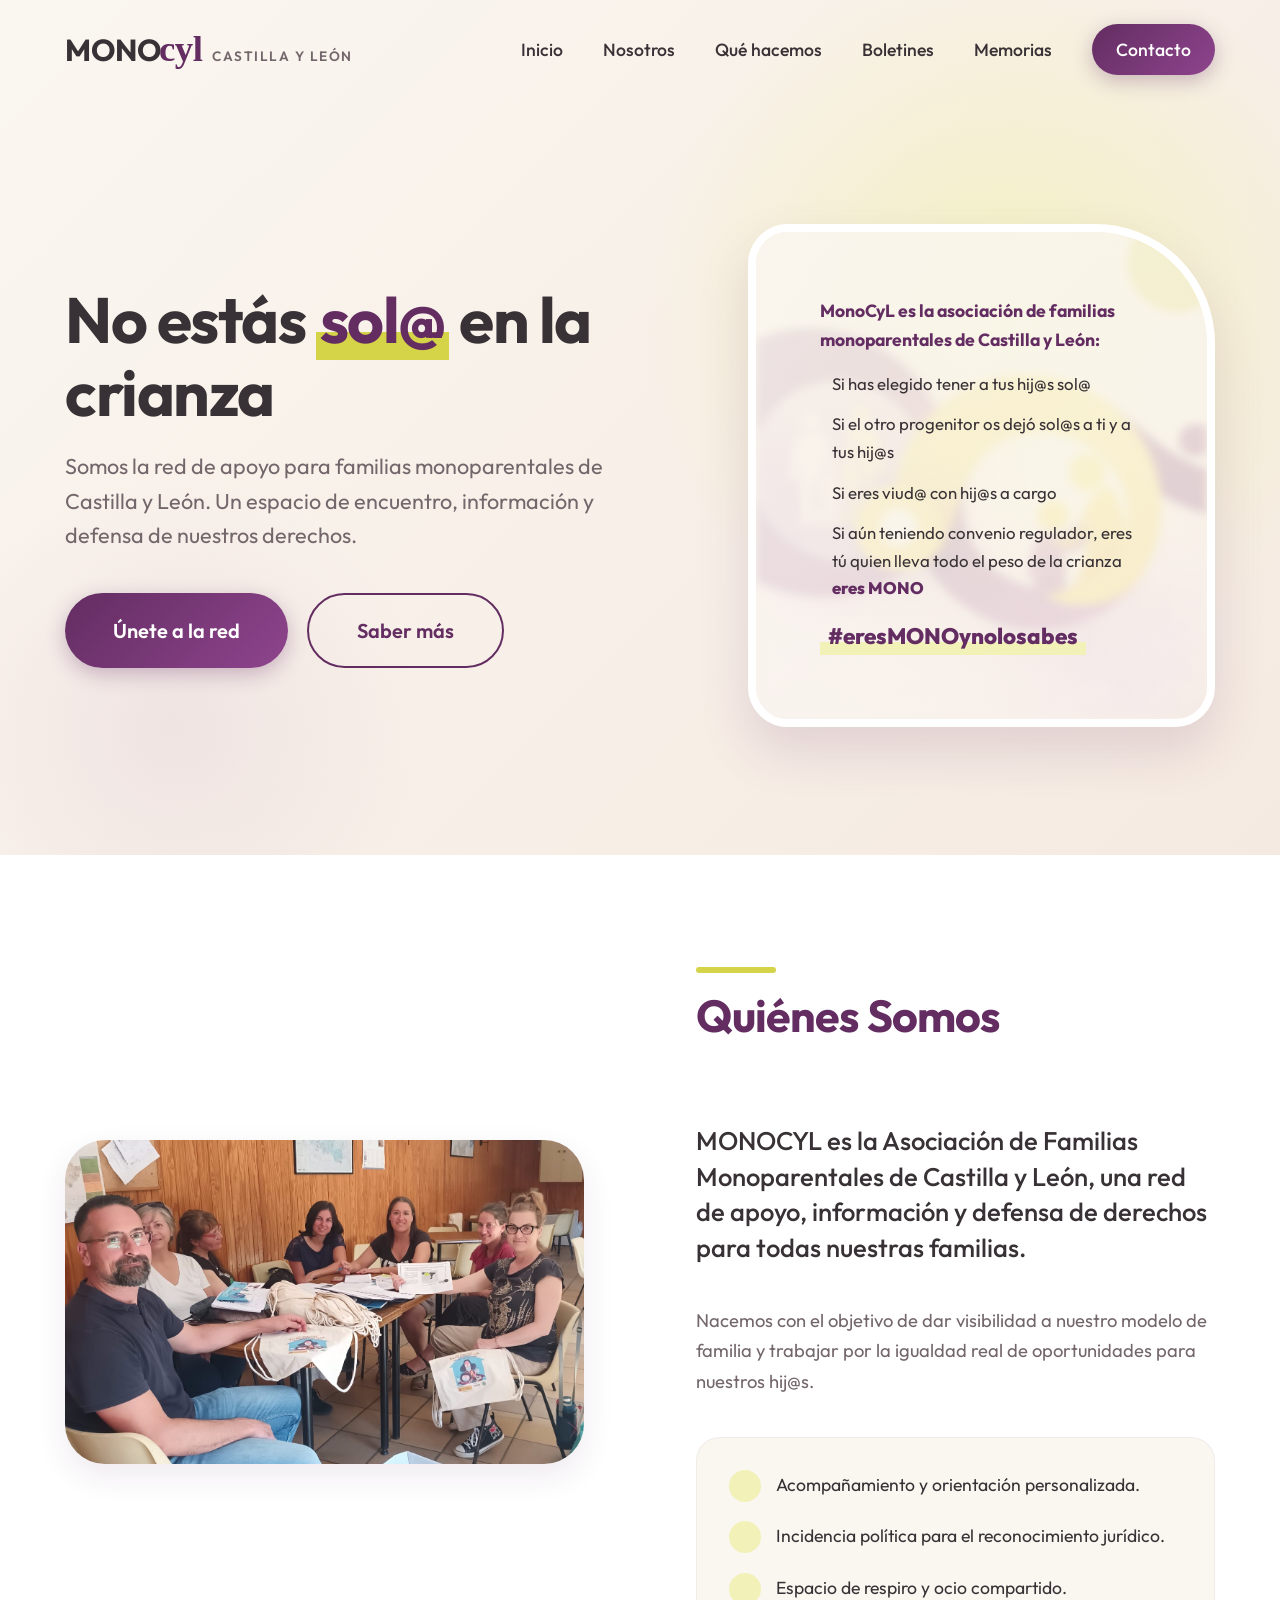
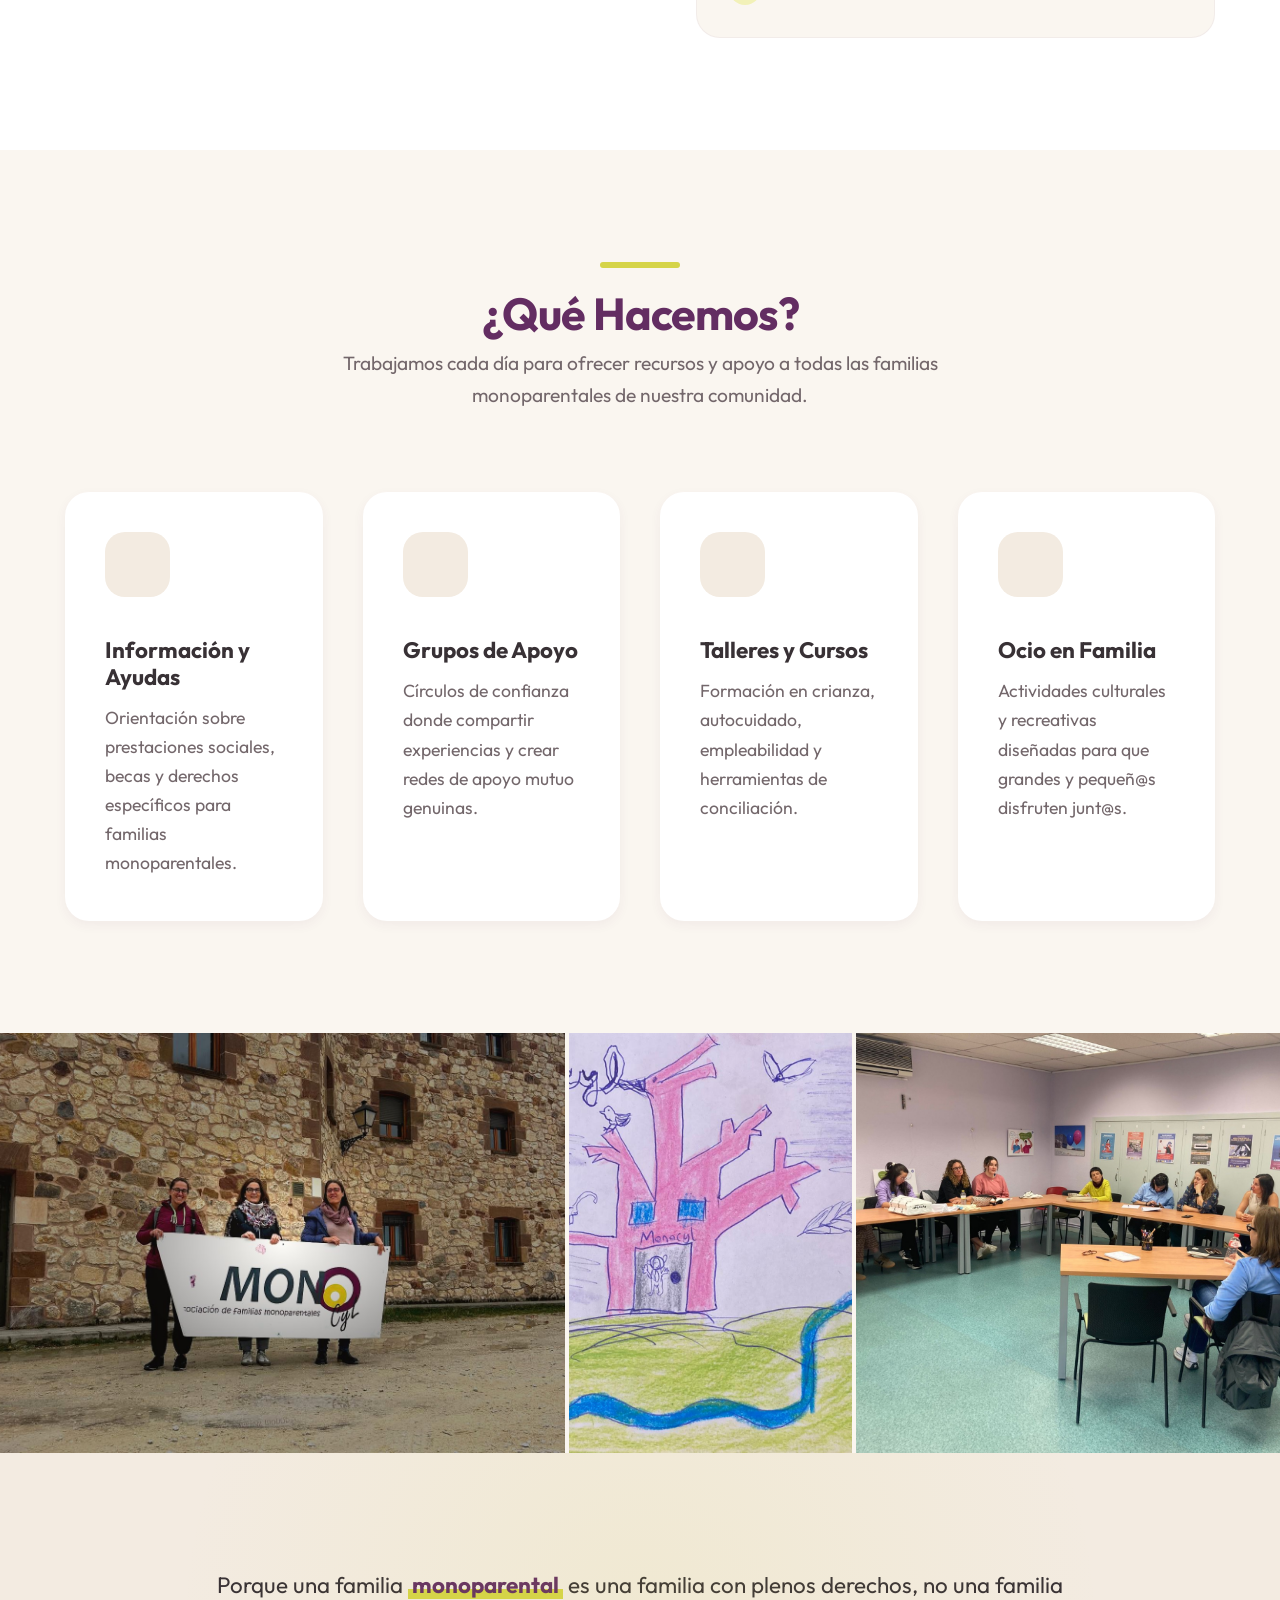
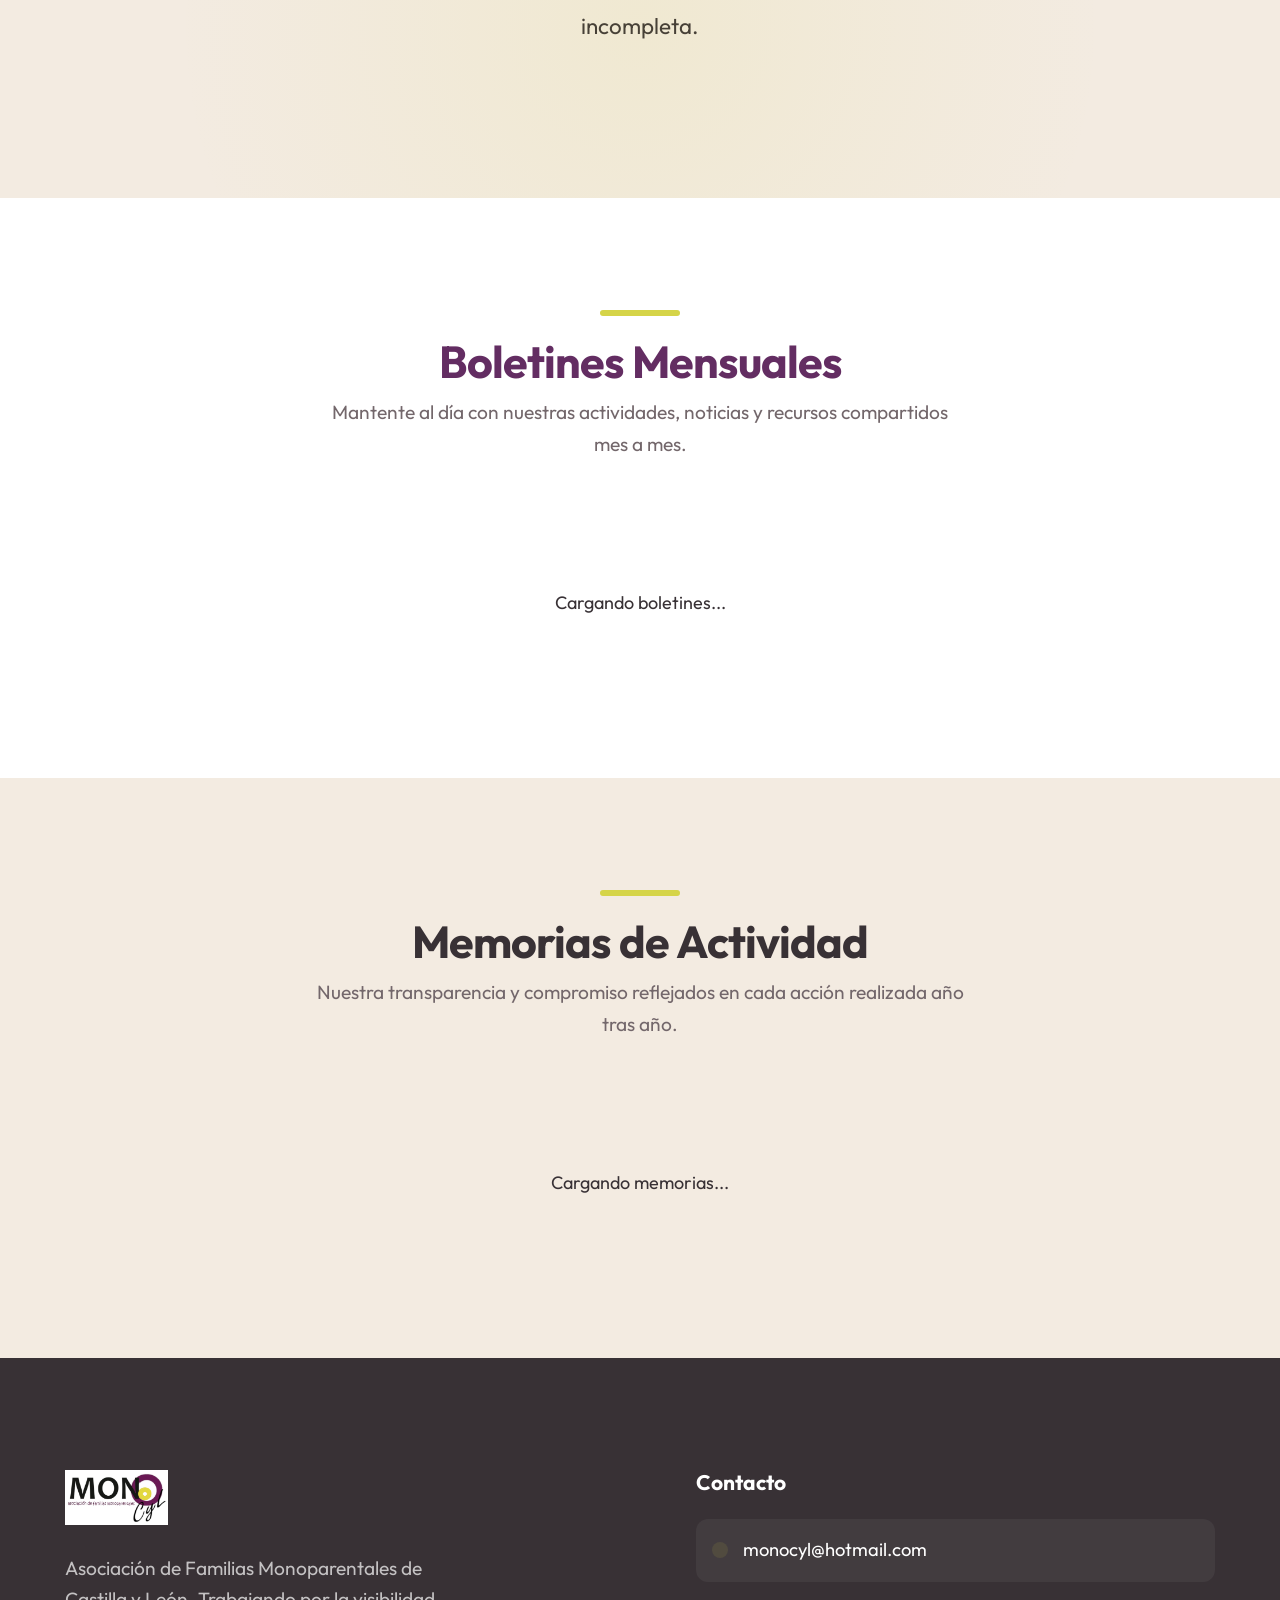
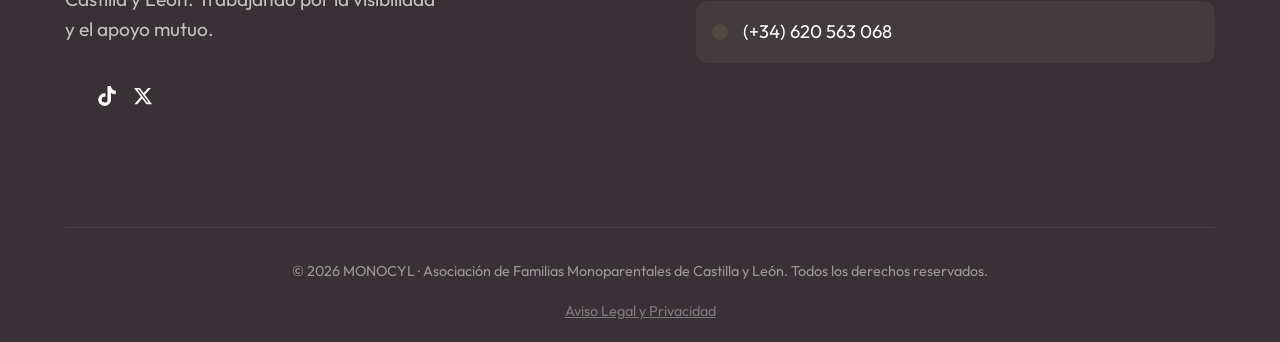
==== commit e303c2bf: "feat: replace footer logo text with Logo.png image in contact section" ====
--- a/index.html
+++ b/index.html
@@ -224,7 +224,7 @@
             <div class="footer-grid">
                 <div class="footer-brand">
                     <a href="#" class="logo footer-logo">
-                        <span class="logo-mono">MONO</span><span class="logo-cyl">cyl</span>
+                        <img src="img/Logo.png" alt="MONOCYL" class="footer-logo-img">
                     </a>
                     <p>Asociación de Familias Monoparentales de Castilla y León. Trabajando por la visibilidad y el apoyo mutuo.</p>
                     <div class="social-links" style="display: flex; gap: 1rem; margin-top: 1.5rem; flex-wrap: wrap;">
--- a/css/styles.css
+++ b/css/styles.css
@@ -531,10 +531,10 @@
 
 .image-placeholder-soft {
     width: 100%;
-    aspect-ratio: 4/4.5;
+    aspect-ratio: 16 / 10; /* More landscape to show the group better */
     border-radius: var(--radius-lg);
     background-size: cover;
-    background-position: center;
+    background-position: center 20%; /* Slight adjustment if needed to favor faces */
     box-shadow: var(--shadow-md);
     position: relative;
 }
@@ -842,6 +842,12 @@
 .footer-logo {
     display: inline-block;
     margin-bottom: var(--spacing-sm);
+}
+
+.footer-logo-img {
+    height: 55px;
+    width: auto;
+    object-fit: contain;
 }
 
 .footer-logo .logo-mono {
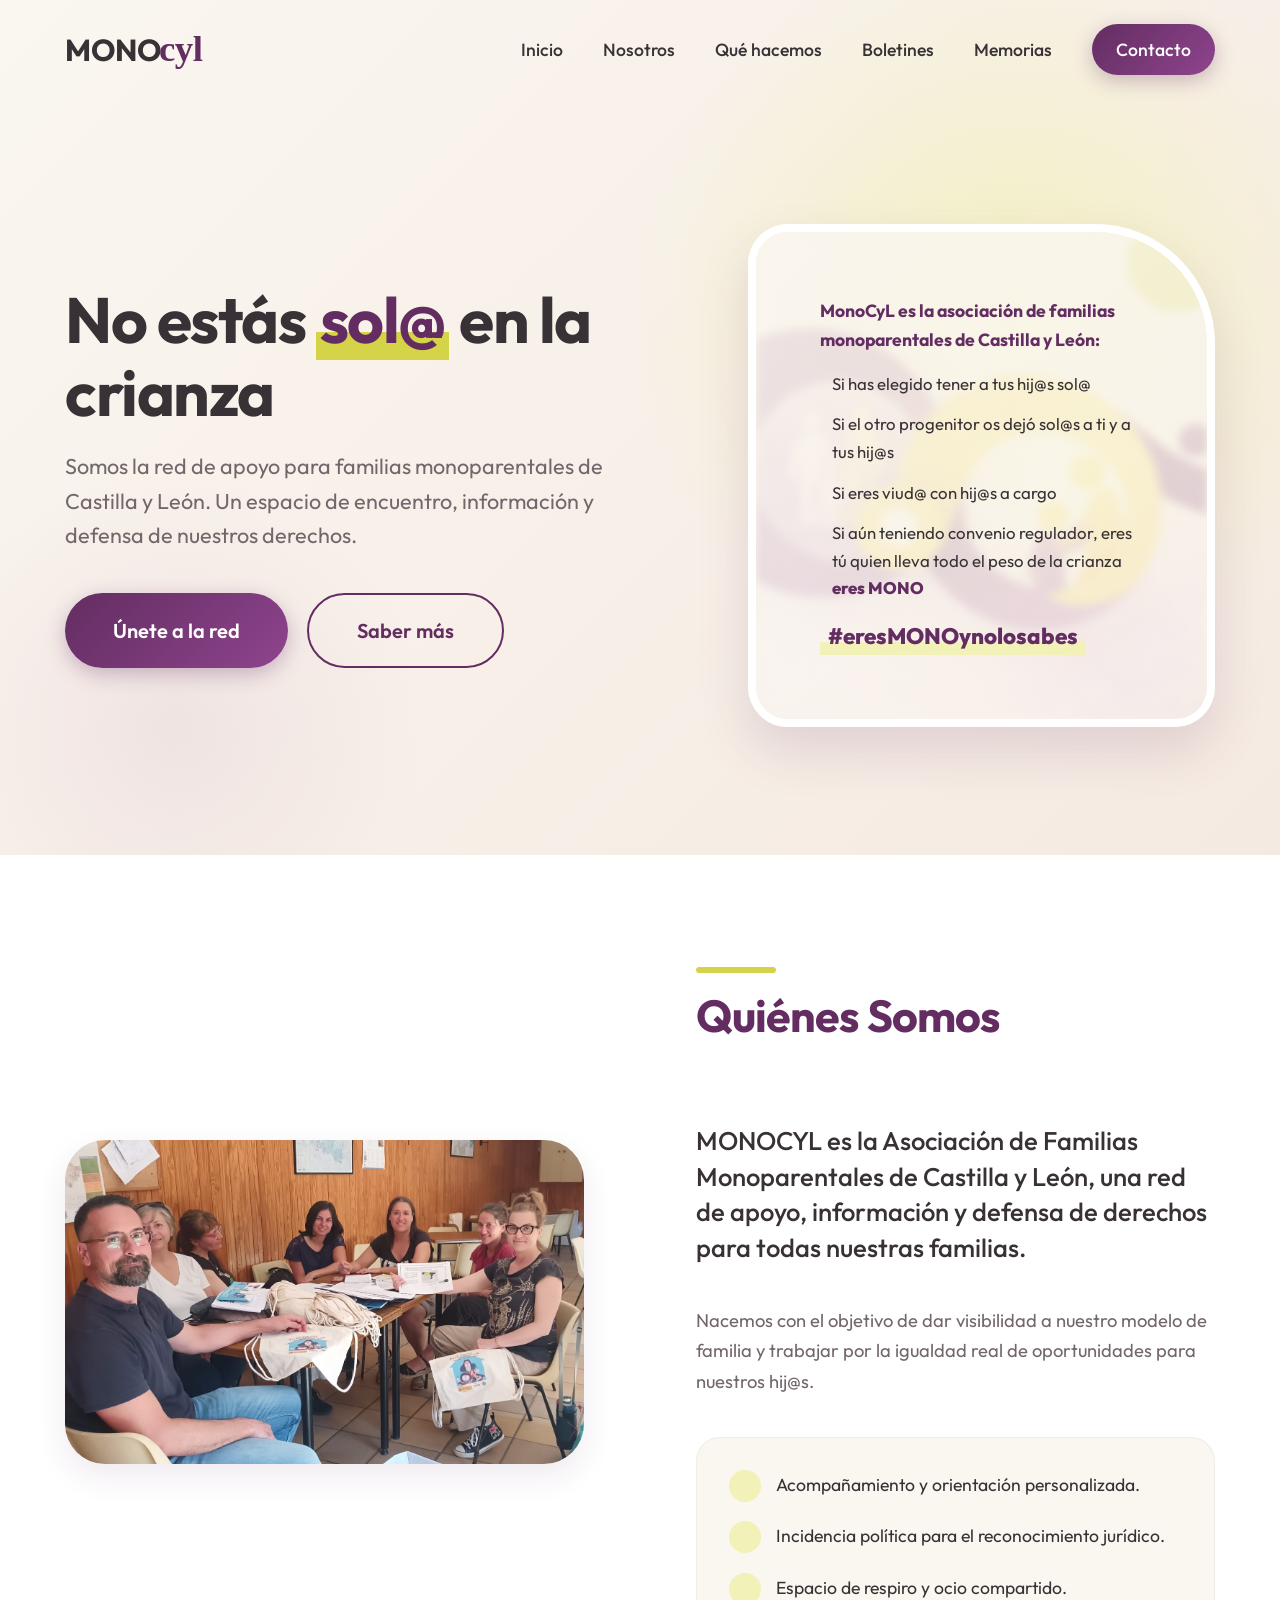
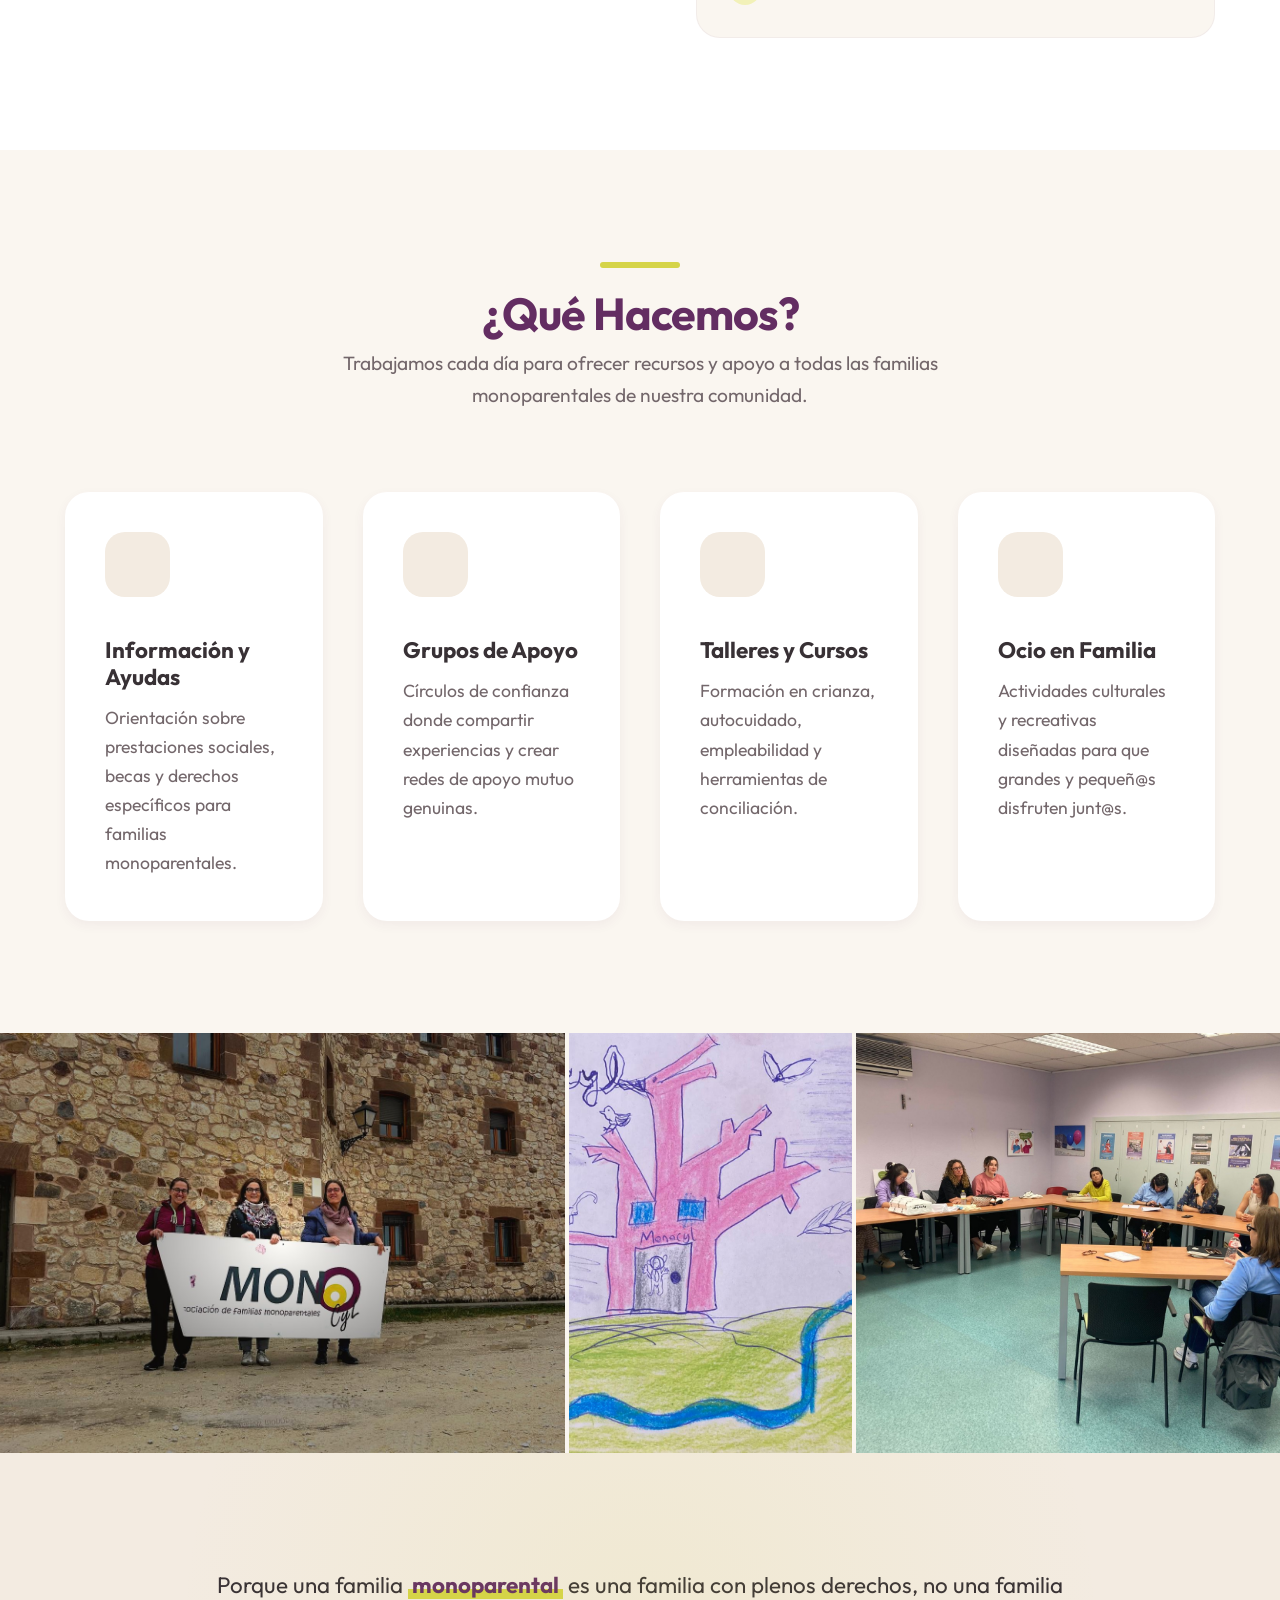
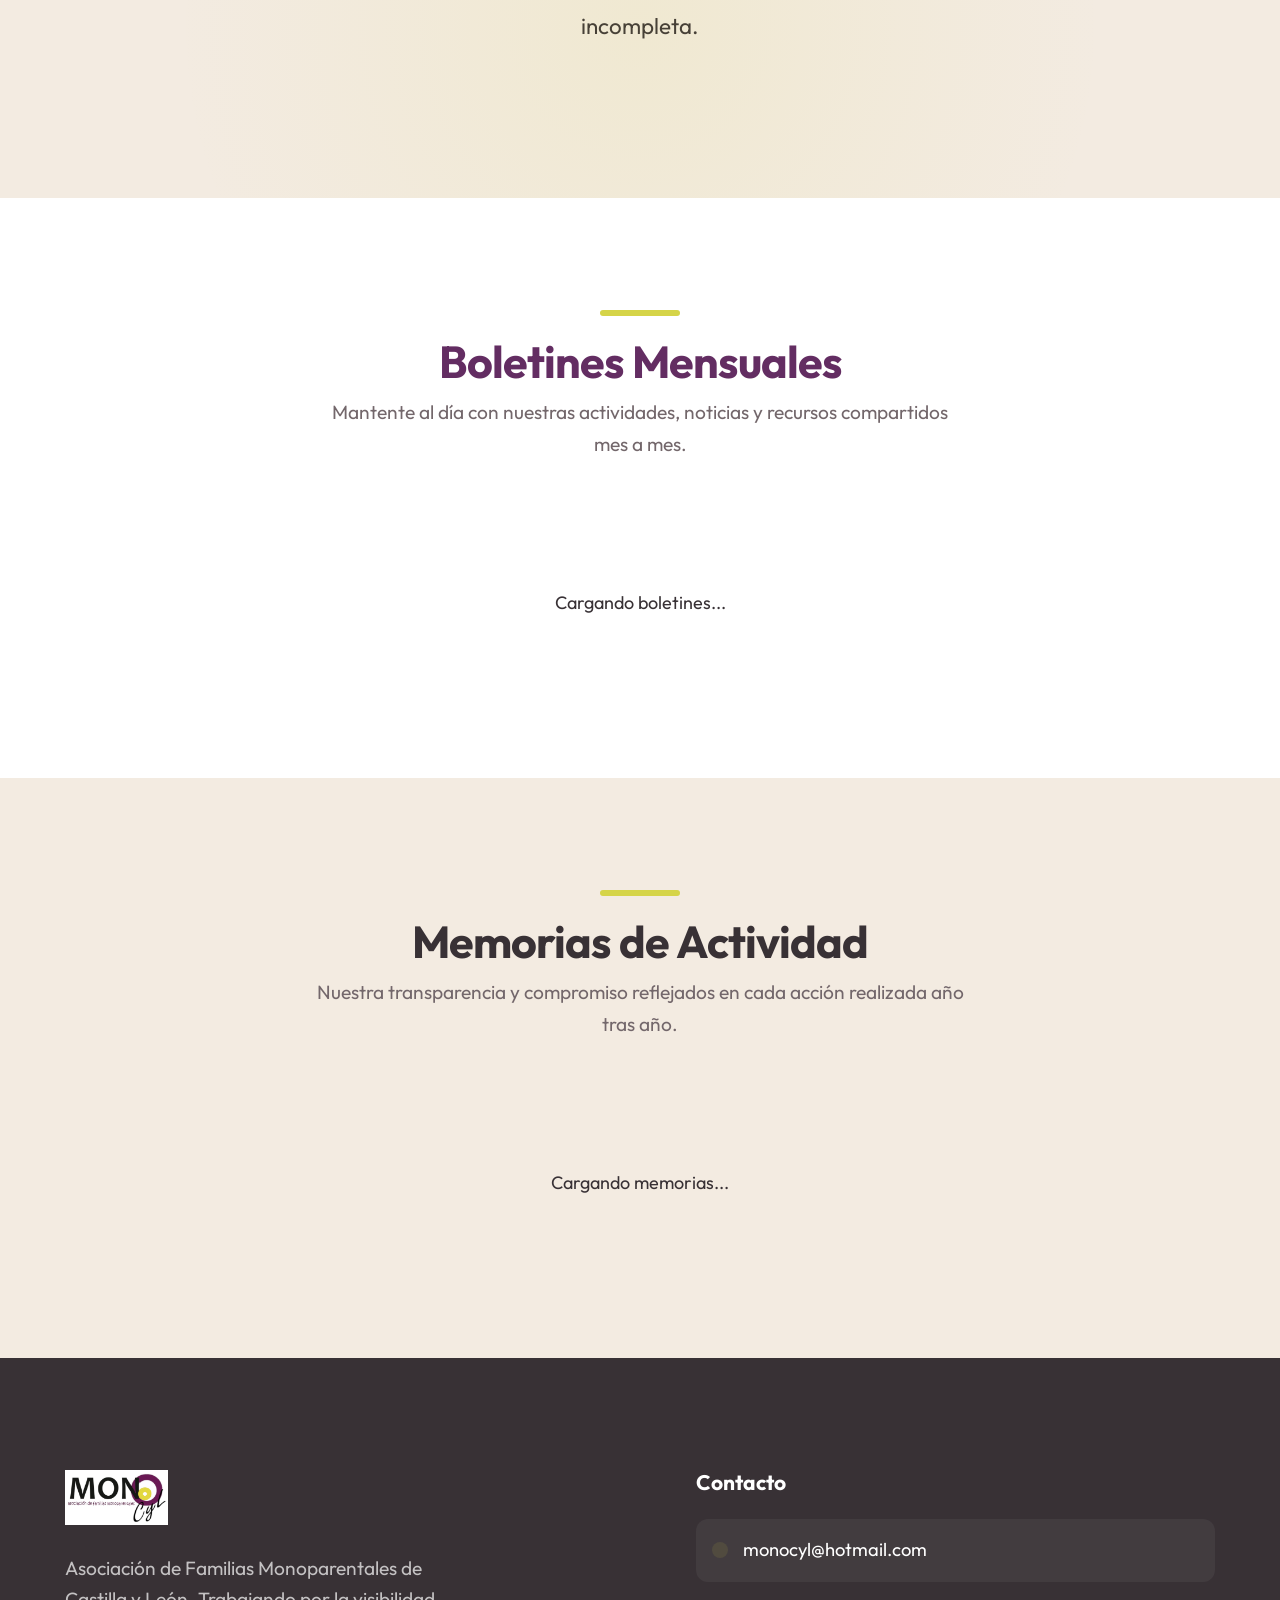
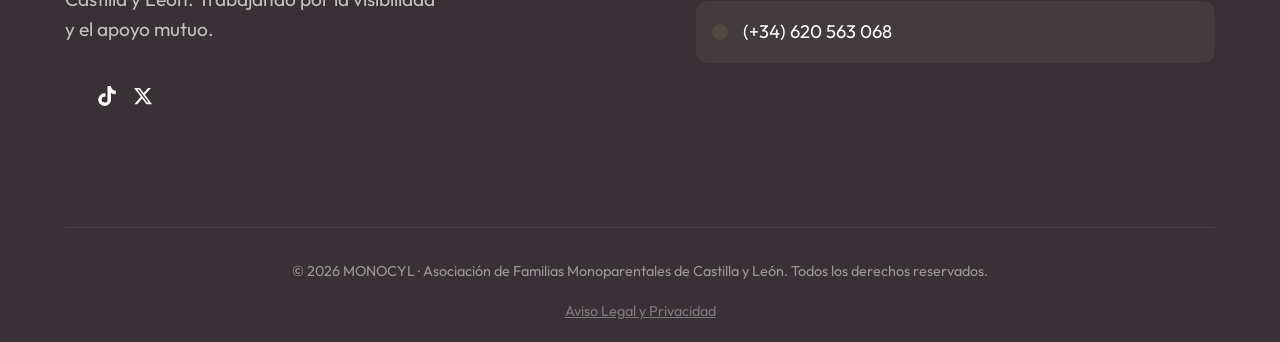
==== commit 16595e0f: "Unify header logo with mobile version (remove logo-sub)" ====
--- a/index.html
+++ b/index.html
@@ -60,7 +60,6 @@
         <div class="container nav-content">
             <a href="#" class="logo">
                 <span class="logo-mono">MONO</span><span class="logo-cyl">cyl</span>
-                <span class="logo-sub">Castilla y León</span>
             </a>
             
             <button class="mobile-menu-btn" id="mobile-menu-btn" aria-label="Abrir menú">
@@ -229,11 +228,11 @@
                     <p>Asociación de Familias Monoparentales de Castilla y León. Trabajando por la visibilidad y el apoyo mutuo.</p>
                     <div class="social-links" style="display: flex; gap: 1rem; margin-top: 1.5rem; flex-wrap: wrap;">
                         <a href="https://www.instagram.com/monocyl/" target="_blank" rel="noopener" aria-label="Instagram"><i data-lucide="instagram"></i></a>
-                        <a href="https://www.facebook.com/MonoCyL/" target="_blank" rel="noopener" aria-label="Facebook"><i data-lucide="facebook"></i></a>
+                        <a href="https://www.facebook.com/MonoCyL/?locale=es_ES" target="_blank" rel="noopener" aria-label="Facebook"><i data-lucide="facebook"></i></a>
                         <a href="https://www.tiktok.com/@monocyl11" target="_blank" rel="noopener" aria-label="TikTok">
                             <svg xmlns="http://www.w3.org/2000/svg" viewBox="0 0 448 512" style="width: 20px; height: 20px; fill: currentColor;"><path d="M448,209.91a210.06,210.06,0,0,1-122.77-39.25V349.38A162.55,162.55,0,1,1,185,188.31V278.2a74.62,74.62,0,1,0,52.23,71.18V0l88,0a121.18,121.18,0,0,0,1.86,22.17h0A122.18,122.18,0,0,0,381,102.39a121.43,121.43,0,0,0,67,20.14Z"/></svg>
                         </a>
-                        <a href="https://x.com/monocyl" target="_blank" rel="noopener" aria-label="X (Twitter)">
+                        <a href="https://x.com/monocyl/" target="_blank" rel="noopener" aria-label="X (Twitter)">
                             <svg xmlns="http://www.w3.org/2000/svg" viewBox="0 0 512 512" style="width: 20px; height: 20px; fill: currentColor;"><path d="M389.2 48h70.6L305.6 224.2 487 464H345L233.7 318.6 106.5 464H35.8L200.7 275.5 26.8 48H172.4L272.9 180.9 389.2 48zM364.4 421.8h39.1L151.1 88h-42L364.4 421.8z"/></svg>
                         </a>
                     </div>
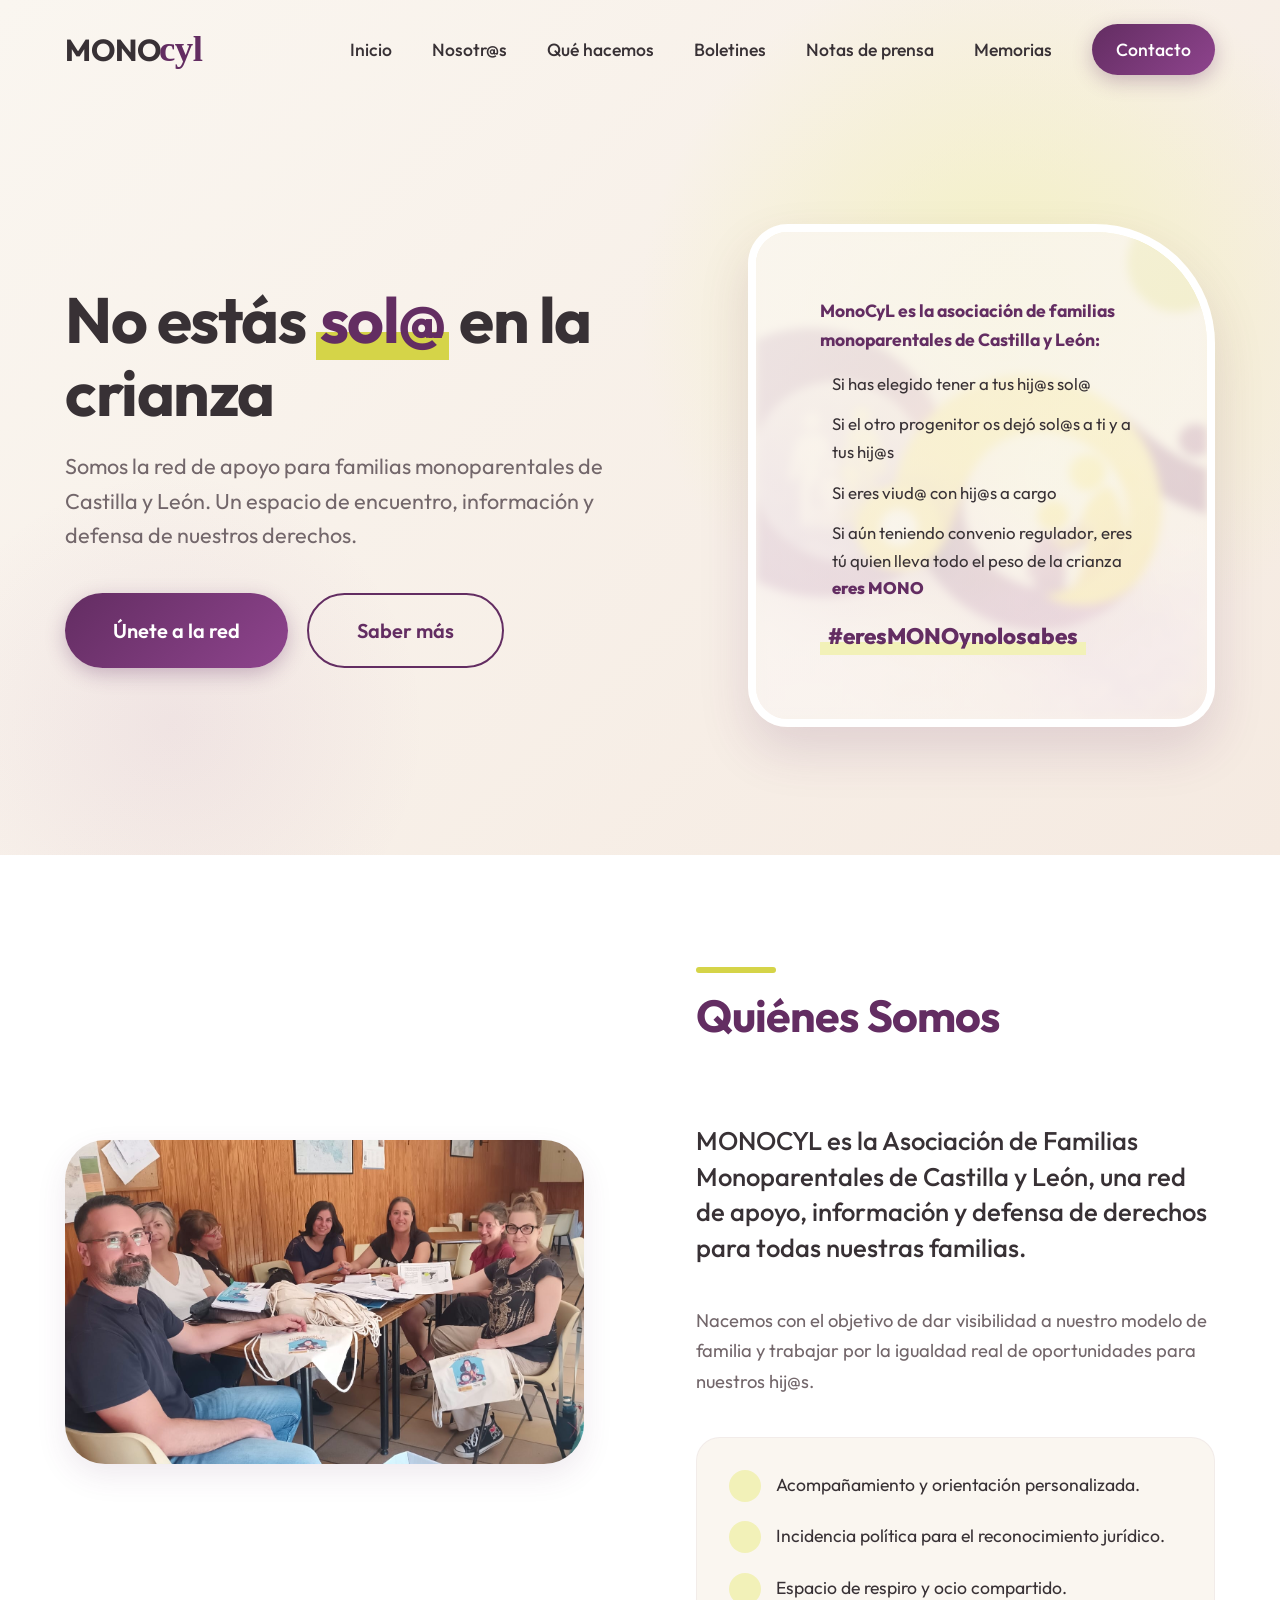
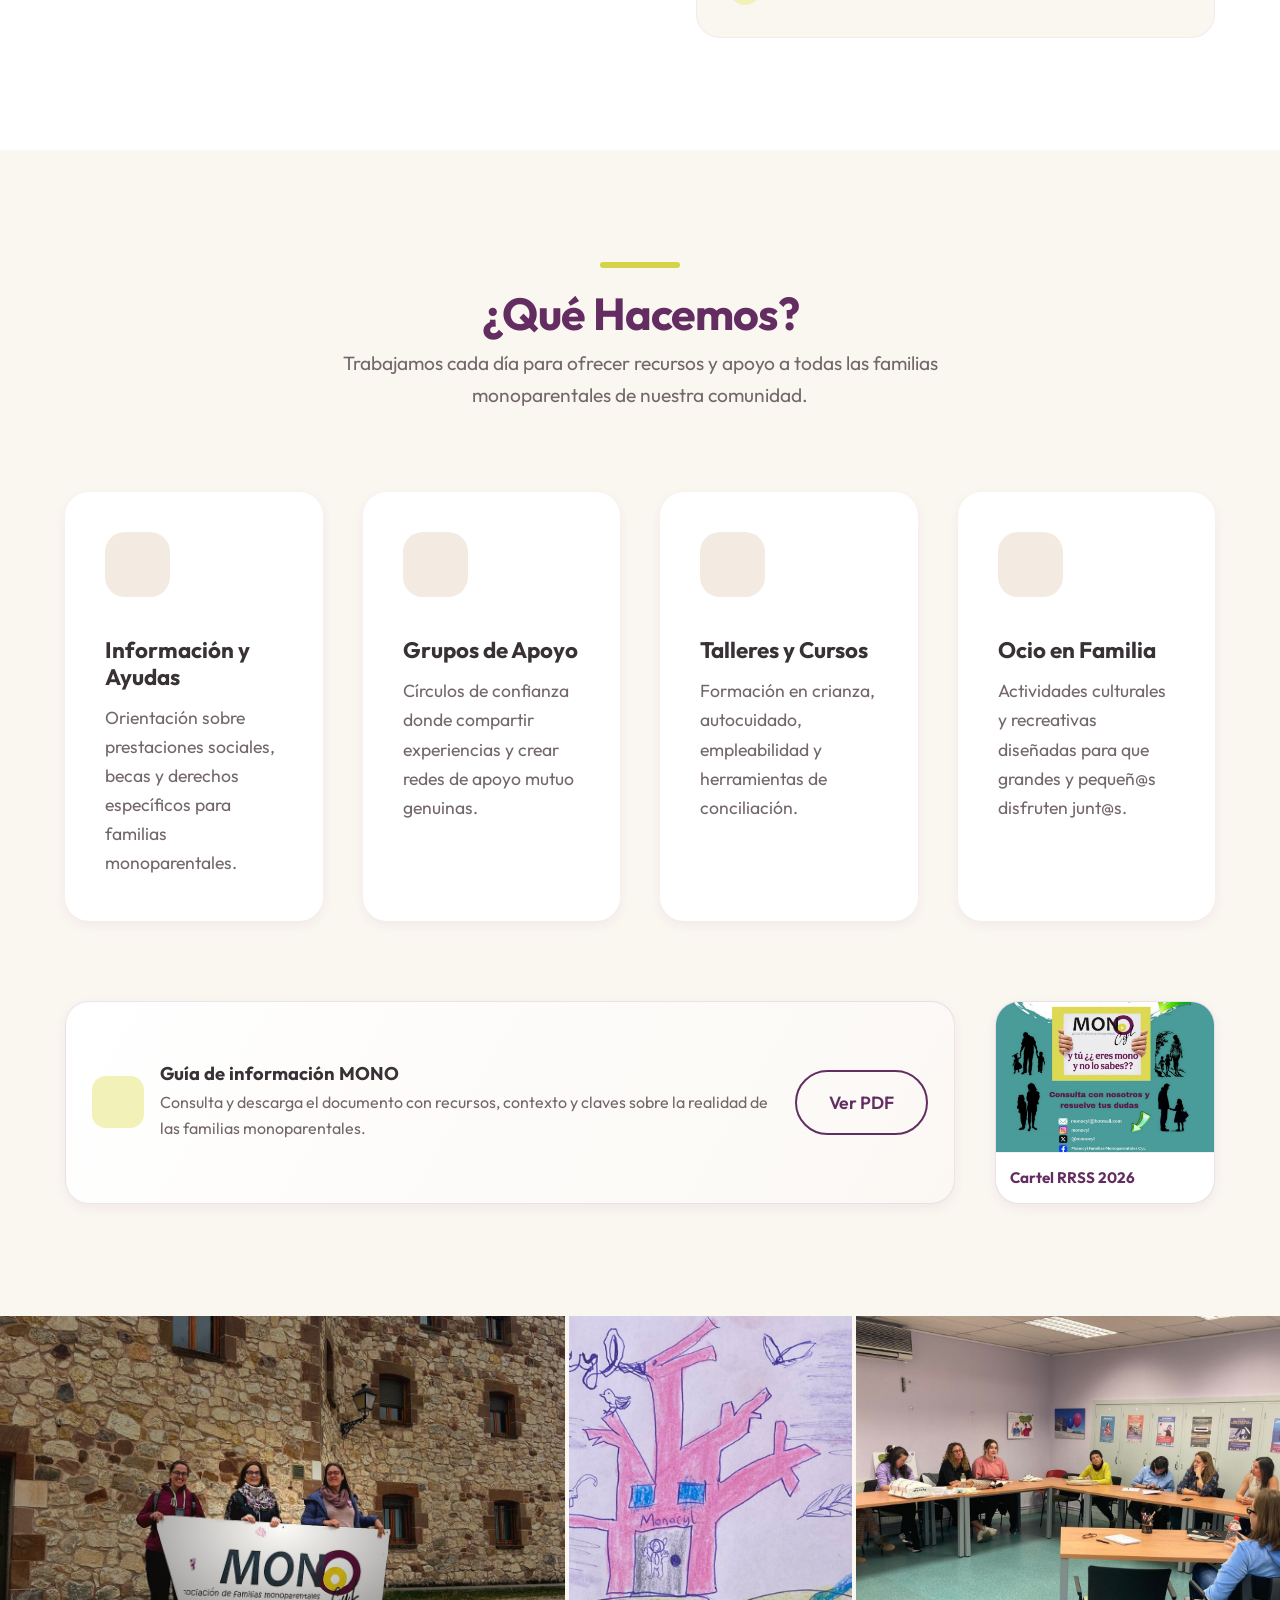
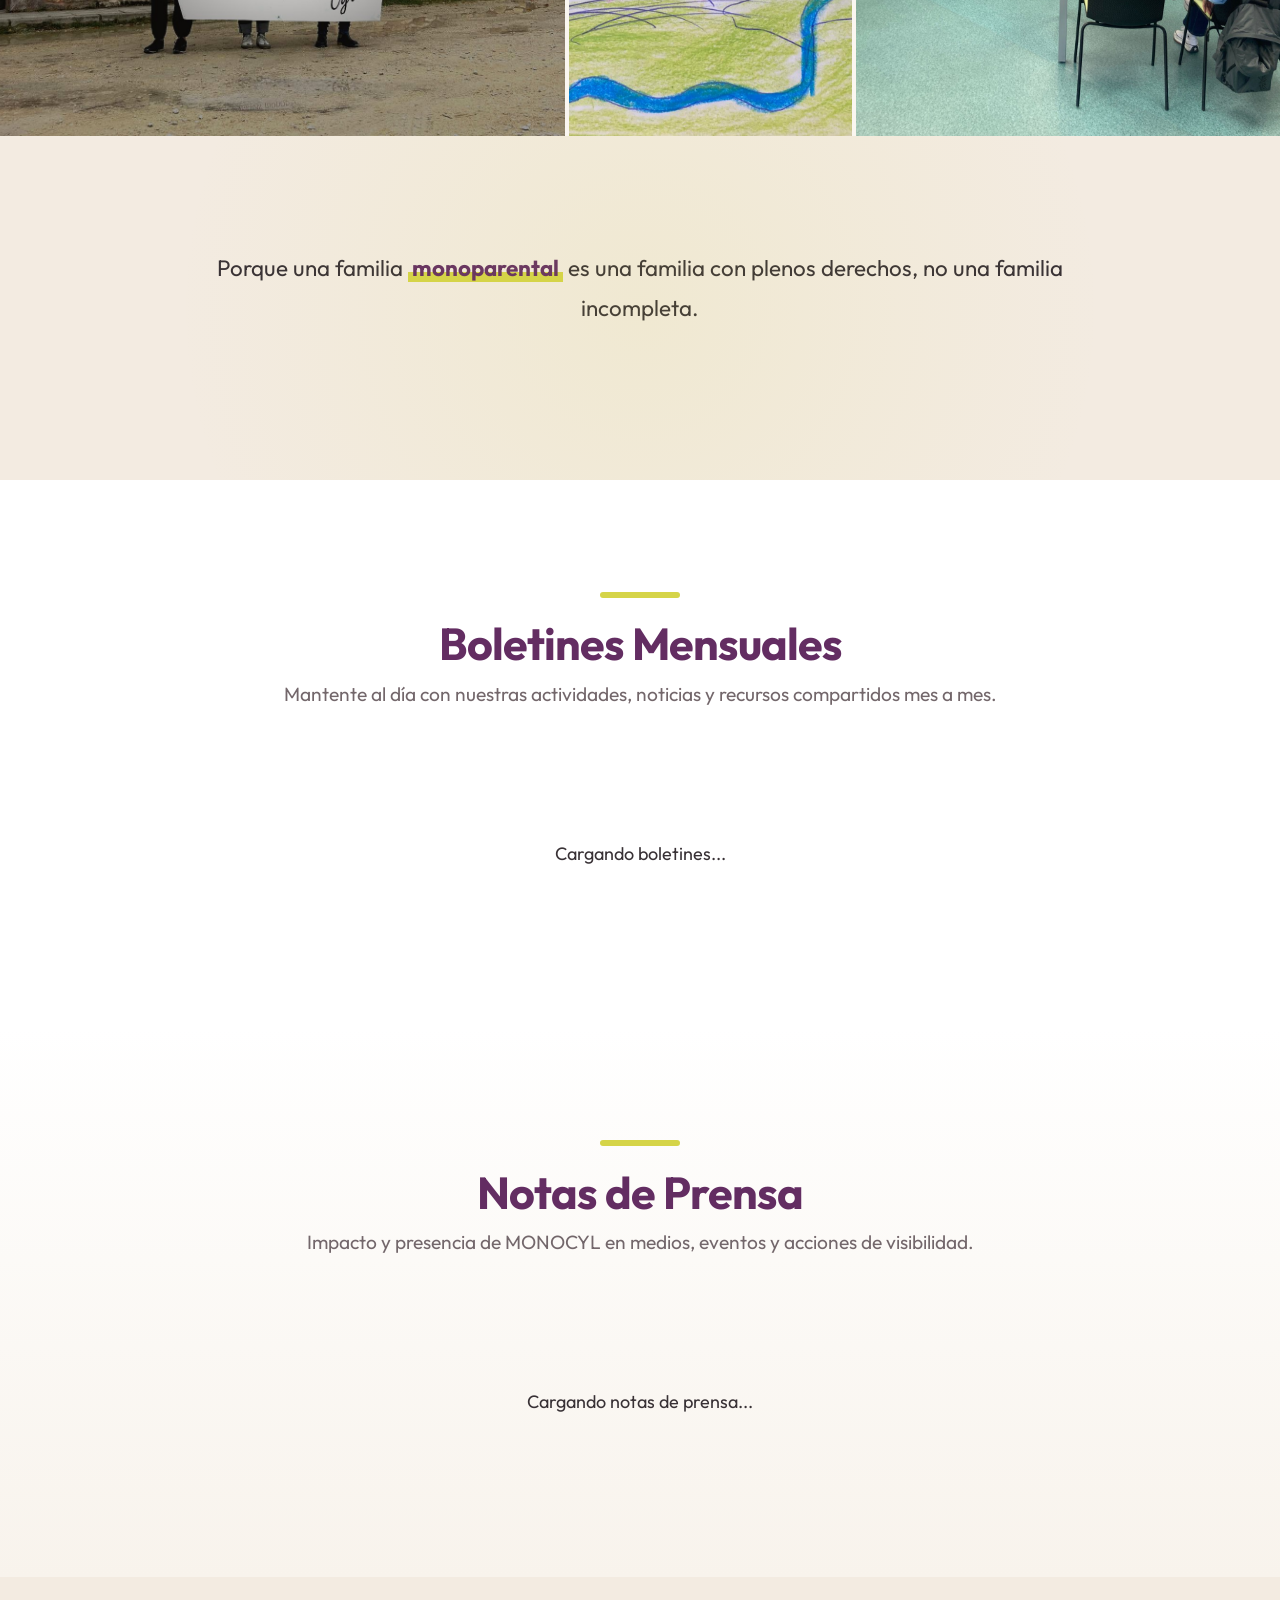
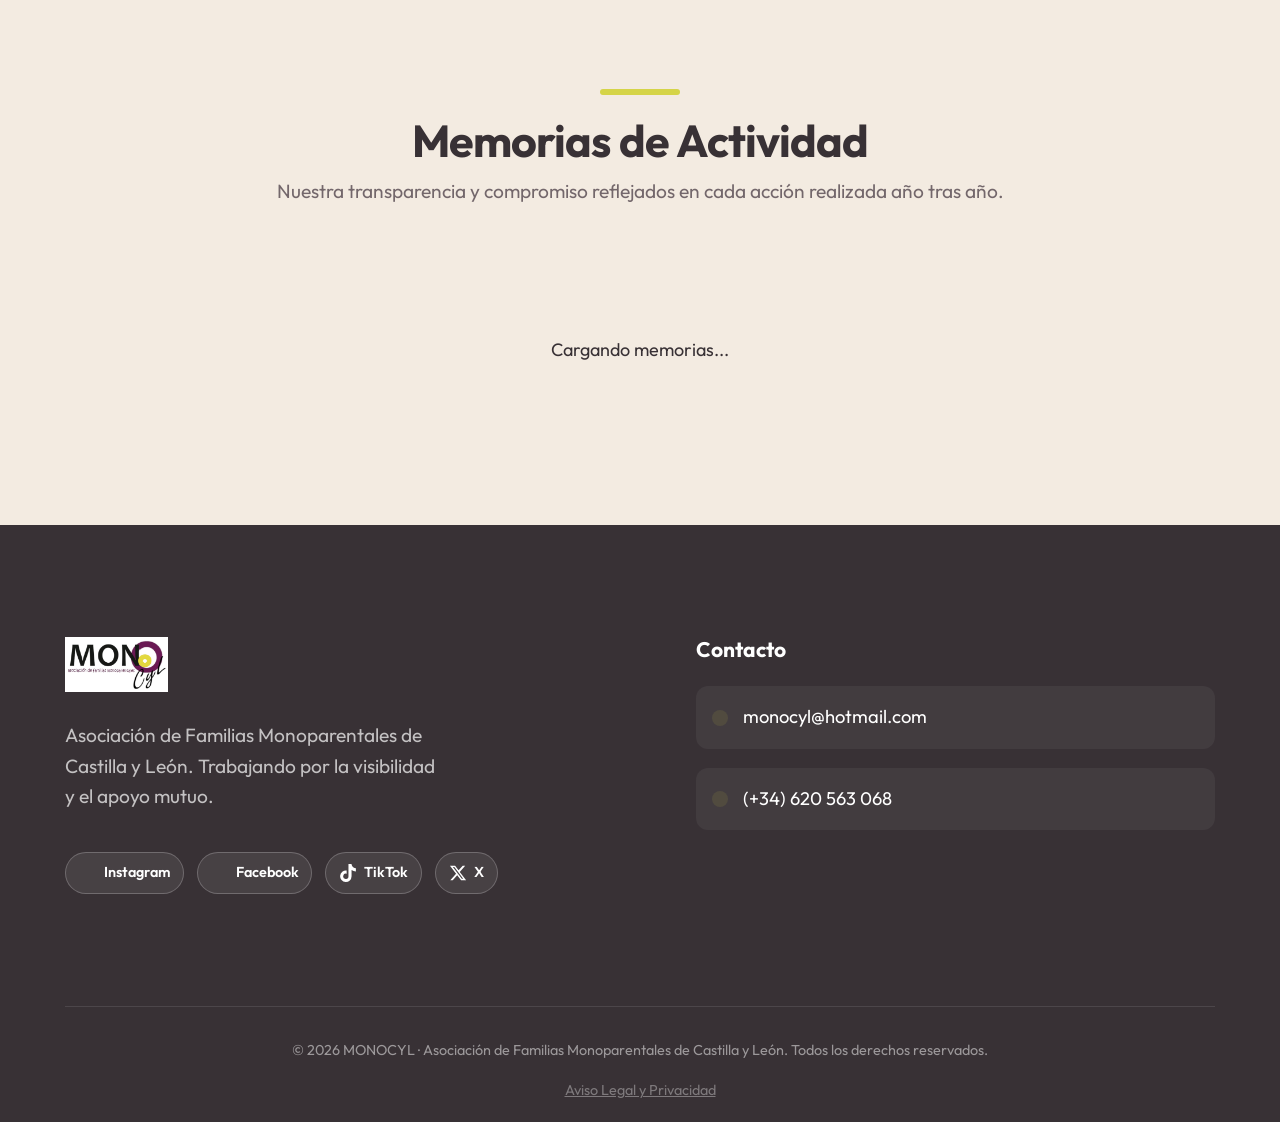
==== commit 411fcb15: "Mejora documentos y RRSS en la web" ====
--- a/index.html
+++ b/index.html
@@ -68,9 +68,10 @@
             
             <div class="nav-links" id="nav-links">
                 <a href="#inicio">Inicio</a>
-                <a href="#nosotros">Nosotros</a>
+                <a href="#nosotros">Nosotr@s</a>
                 <a href="#servicios">Qué hacemos</a>
                 <a href="#boletines">Boletines</a>
+                <a href="#notas-prensa">Notas de prensa</a>
                 <a href="#memorias">Memorias</a>
                 <a href="#contacto" class="btn-primary">Contacto</a>
             </div>
@@ -159,6 +160,24 @@
                     <p>Actividades culturales y recreativas diseñadas para que grandes y pequeñ@s disfruten junt@s.</p>
                 </div>
             </div>
+
+            <div class="services-resources">
+                <article class="resource-card">
+                    <div class="resource-icon"><i data-lucide="file-text"></i></div>
+                    <div class="resource-copy">
+                        <h3>Guía de información MONO</h3>
+                        <p>Consulta y descarga el documento con recursos, contexto y claves sobre la realidad de las familias monoparentales.</p>
+                    </div>
+                    <a href="pdfs/documentos/INFORMACIÓN MONO.pdf" target="_blank" class="btn-secondary">Ver PDF</a>
+                </article>
+
+                <article class="social-poster-mini" aria-label="Cartel MONO 2026 para redes sociales">
+                    <a href="pdfs/documentos/Cartel MONO 2026 - RRSS.jpeg" target="_blank" rel="noopener">
+                        <img src="pdfs/documentos/Cartel MONO 2026 - RRSS.jpeg" alt="Cartel MONO 2026 para redes sociales">
+                        <span>Cartel RRSS 2026</span>
+                    </a>
+                </article>
+            </div>
         </div>
     </section>
 
@@ -181,7 +200,7 @@
     </section>
 
     <!-- Newsletters Section -->
-    <section id="boletines" class="newsletters-section">
+    <section id="boletines" class="newsletters-section documents-section">
         <div class="container">
             <div class="section-header">
                 <div class="underline"></div>
@@ -198,8 +217,25 @@
         </div>
     </section>
 
+    <!-- Press Releases Section -->
+    <section id="notas-prensa" class="press-section documents-section">
+        <div class="container">
+            <div class="section-header">
+                <div class="underline"></div>
+                <h2>Notas de Prensa</h2>
+                <p>Impacto y presencia de MONOCYL en medios, eventos y acciones de visibilidad.</p>
+            </div>
+
+            <div id="press-grid" class="newsletters-grid">
+                <div class="loading" style="grid-column: 1/-1; text-align: center; padding: 3rem;">
+                    <p>Cargando notas de prensa...</p>
+                </div>
+            </div>
+        </div>
+    </section>
+
     <!-- Activity Reports Section (Memorias) -->
-    <section id="memorias" class="memorias-section">
+    <section id="memorias" class="memorias-section documents-section">
         <div class="container">
             <div class="section-header center-dark">
                 <div class="underline"></div>
@@ -226,14 +262,22 @@
                         <img src="img/Logo.png" alt="MONOCYL" class="footer-logo-img">
                     </a>
                     <p>Asociación de Familias Monoparentales de Castilla y León. Trabajando por la visibilidad y el apoyo mutuo.</p>
-                    <div class="social-links" style="display: flex; gap: 1rem; margin-top: 1.5rem; flex-wrap: wrap;">
-                        <a href="https://www.instagram.com/monocyl/" target="_blank" rel="noopener" aria-label="Instagram"><i data-lucide="instagram"></i></a>
-                        <a href="https://www.facebook.com/MonoCyL/?locale=es_ES" target="_blank" rel="noopener" aria-label="Facebook"><i data-lucide="facebook"></i></a>
-                        <a href="https://www.tiktok.com/@monocyl11" target="_blank" rel="noopener" aria-label="TikTok">
-                            <svg xmlns="http://www.w3.org/2000/svg" viewBox="0 0 448 512" style="width: 20px; height: 20px; fill: currentColor;"><path d="M448,209.91a210.06,210.06,0,0,1-122.77-39.25V349.38A162.55,162.55,0,1,1,185,188.31V278.2a74.62,74.62,0,1,0,52.23,71.18V0l88,0a121.18,121.18,0,0,0,1.86,22.17h0A122.18,122.18,0,0,0,381,102.39a121.43,121.43,0,0,0,67,20.14Z"/></svg>
-                        </a>
-                        <a href="https://x.com/monocyl/" target="_blank" rel="noopener" aria-label="X (Twitter)">
-                            <svg xmlns="http://www.w3.org/2000/svg" viewBox="0 0 512 512" style="width: 20px; height: 20px; fill: currentColor;"><path d="M389.2 48h70.6L305.6 224.2 487 464H345L233.7 318.6 106.5 464H35.8L200.7 275.5 26.8 48H172.4L272.9 180.9 389.2 48zM364.4 421.8h39.1L151.1 88h-42L364.4 421.8z"/></svg>
+                    <div class="social-links">
+                        <a href="https://www.instagram.com/monocyl/" target="_blank" rel="noopener" aria-label="Instagram" class="social-link-pill">
+                            <i data-lucide="instagram"></i>
+                            <span>Instagram</span>
+                        </a>
+                        <a href="https://www.facebook.com/MonoCyL/?locale=es_ES" target="_blank" rel="noopener" aria-label="Facebook" class="social-link-pill">
+                            <i data-lucide="facebook"></i>
+                            <span>Facebook</span>
+                        </a>
+                        <a href="https://www.tiktok.com/@monocyl11" target="_blank" rel="noopener" aria-label="TikTok" class="social-link-pill">
+                            <svg xmlns="http://www.w3.org/2000/svg" viewBox="0 0 448 512" aria-hidden="true"><path d="M448,209.91a210.06,210.06,0,0,1-122.77-39.25V349.38A162.55,162.55,0,1,1,185,188.31V278.2a74.62,74.62,0,1,0,52.23,71.18V0l88,0a121.18,121.18,0,0,0,1.86,22.17h0A122.18,122.18,0,0,0,381,102.39a121.43,121.43,0,0,0,67,20.14Z"/></svg>
+                            <span>TikTok</span>
+                        </a>
+                        <a href="https://x.com/monocyl/" target="_blank" rel="noopener" aria-label="X" class="social-link-pill">
+                            <svg xmlns="http://www.w3.org/2000/svg" viewBox="0 0 512 512" aria-hidden="true"><path d="M389.2 48h70.6L305.6 224.2 487 464H345L233.7 318.6 106.5 464H35.8L200.7 275.5 26.8 48H172.4L272.9 180.9 389.2 48zM364.4 421.8h39.1L151.1 88h-42L364.4 421.8z"/></svg>
+                            <span>X</span>
                         </a>
                     </div>
                 </div>
--- a/css/styles.css
+++ b/css/styles.css
@@ -601,6 +601,76 @@
     font-size: 1.1rem;
 }
 
+.services-resources {
+    margin-top: var(--spacing-lg);
+    display: grid;
+    grid-template-columns: minmax(0, 1fr) 220px;
+    gap: var(--spacing-md);
+    align-items: stretch;
+}
+
+.resource-card {
+    background: linear-gradient(120deg, #fff 0%, #fbf8f4 100%);
+    border: 1px solid rgba(99, 45, 98, 0.12);
+    border-radius: var(--radius-md);
+    box-shadow: var(--shadow-sm);
+    padding: 1.6rem;
+    display: grid;
+    grid-template-columns: auto 1fr auto;
+    gap: 1rem;
+    align-items: center;
+}
+
+.resource-icon {
+    width: 52px;
+    height: 52px;
+    border-radius: 14px;
+    display: inline-flex;
+    align-items: center;
+    justify-content: center;
+    background: var(--clr-yellow-light);
+    color: var(--clr-purple);
+}
+
+.resource-copy h3 {
+    color: var(--clr-text-main);
+    margin-bottom: 0.2rem;
+    font-size: 1.15rem;
+}
+
+.resource-copy p {
+    color: var(--clr-text-muted);
+    font-size: 1rem;
+}
+
+.social-poster-mini {
+    border-radius: var(--radius-md);
+    overflow: hidden;
+    border: 1px solid rgba(99, 45, 98, 0.14);
+    box-shadow: var(--shadow-sm);
+    background: #fff;
+}
+
+.social-poster-mini a {
+    display: flex;
+    flex-direction: column;
+    height: 100%;
+}
+
+.social-poster-mini img {
+    width: 100%;
+    height: 150px;
+    object-fit: cover;
+}
+
+.social-poster-mini span {
+    font-weight: 700;
+    color: var(--clr-purple);
+    font-size: 0.95rem;
+    padding: 0.75rem 0.9rem;
+    border-top: 1px solid rgba(99, 45, 98, 0.08);
+}
+
 /* ==========================================================================
    Importance Section (Por qué importa)
    ========================================================================== */
@@ -639,6 +709,15 @@
     background: var(--clr-surface);
 }
 
+.documents-section .section-header p {
+    max-width: 760px;
+}
+
+.press-section {
+    padding: var(--spacing-xl) 0;
+    background: linear-gradient(180deg, #fff 0%, #f8f3ec 100%);
+}
+
 .newsletters-grid {
     display: grid;
     grid-template-columns: repeat(auto-fill, minmax(320px, 1fr));
@@ -661,6 +740,10 @@
     box-shadow: var(--shadow-md);
 }
 
+.documents-section .newsletter-card {
+    border: 1px solid rgba(99, 45, 98, 0.1);
+}
+
 .card-image {
     height: 220px;
     background-size: cover;
@@ -673,6 +756,7 @@
     display: flex;
     flex-direction: column;
     flex-grow: 1;
+    gap: 0.35rem;
 }
 
 .card-date {
@@ -705,6 +789,41 @@
     gap: 8px;
     padding-top: 1rem;
     border-top: 1px solid rgba(0,0,0,0.05);
+}
+
+.documents-section .read-more {
+    margin-top: auto;
+}
+
+.press-card .card-image {
+    background: linear-gradient(145deg, #fff9ed 0%, #f6efe5 100%);
+    display: flex;
+    align-items: center;
+    justify-content: center;
+    border-bottom-color: var(--clr-purple);
+}
+
+.press-chip {
+    background: var(--clr-purple);
+    color: #fff;
+    font-size: 0.72rem;
+    letter-spacing: 0.9px;
+    text-transform: uppercase;
+    border-radius: 999px;
+    padding: 0.28rem 0.6rem;
+    width: fit-content;
+    margin-bottom: 0.4rem;
+}
+
+.doc-placeholder {
+    width: 68px;
+    height: 68px;
+    border-radius: 16px;
+    background: rgba(99, 45, 98, 0.08);
+    color: var(--clr-purple);
+    display: inline-flex;
+    align-items: center;
+    justify-content: center;
 }
 
 .read-more i {
@@ -864,6 +983,39 @@
     line-height: 1.6;
     max-width: 380px;
     margin-bottom: var(--spacing-md);
+}
+
+.social-links {
+    display: flex;
+    gap: 0.8rem;
+    margin-top: 1.5rem;
+    flex-wrap: wrap;
+}
+
+.social-link-pill {
+    display: inline-flex;
+    align-items: center;
+    gap: 0.45rem;
+    font-size: 0.9rem;
+    font-weight: 600;
+    color: #fff;
+    padding: 0.5rem 0.8rem;
+    border: 1px solid rgba(255, 255, 255, 0.22);
+    border-radius: 999px;
+    background: rgba(255, 255, 255, 0.08);
+}
+
+.social-link-pill i,
+.social-link-pill svg {
+    width: 18px;
+    height: 18px;
+    stroke-width: 2;
+    fill: currentColor;
+}
+
+.social-link-pill:hover {
+    transform: translateY(-2px);
+    background: rgba(255, 255, 255, 0.18);
 }
 
 .contact-info {
@@ -1045,6 +1197,23 @@
     .importance-text {
         font-size: 1.2rem;
     }
+
+    .services-resources {
+        grid-template-columns: 1fr;
+    }
+
+    .resource-card {
+        grid-template-columns: 1fr;
+        text-align: left;
+    }
+
+    .social-poster-mini img {
+        height: 190px;
+    }
+
+    .social-link-pill span {
+        font-size: 0.82rem;
+    }
 }
 
 /* ==========================================================================
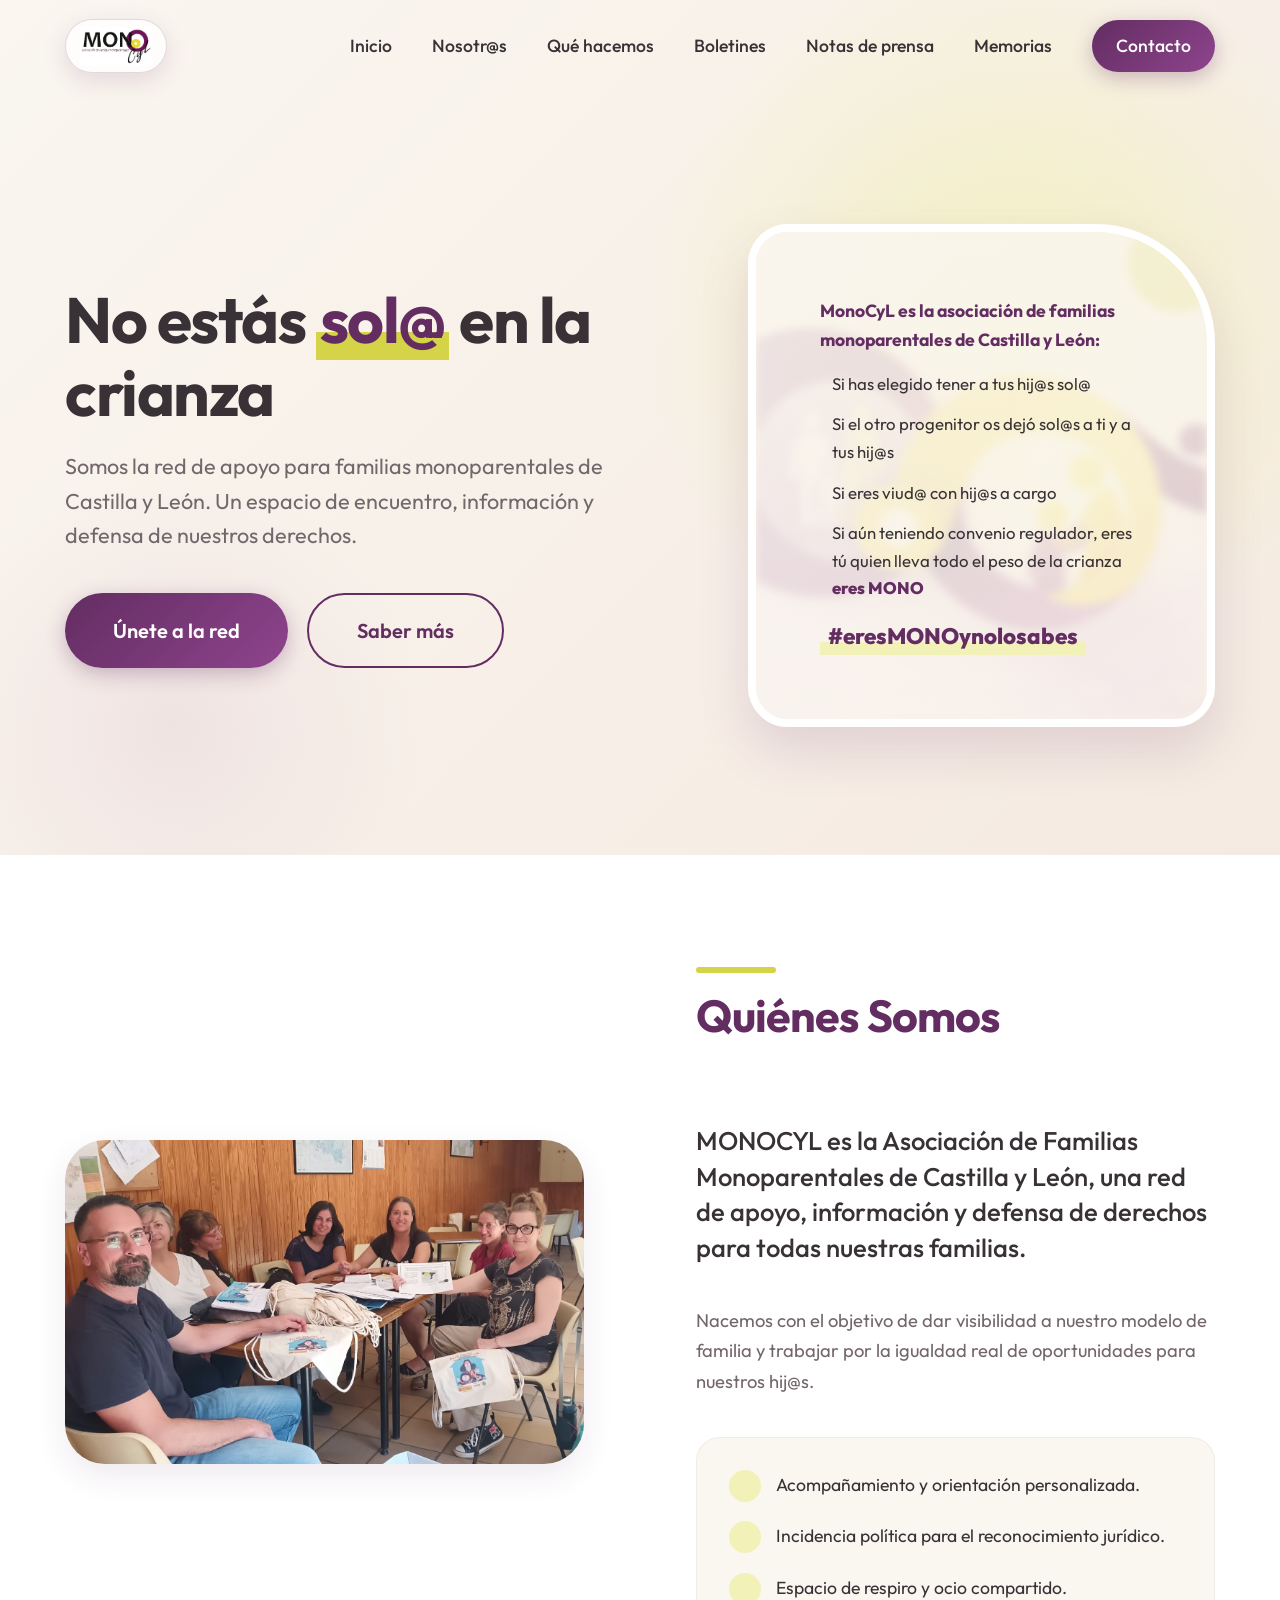
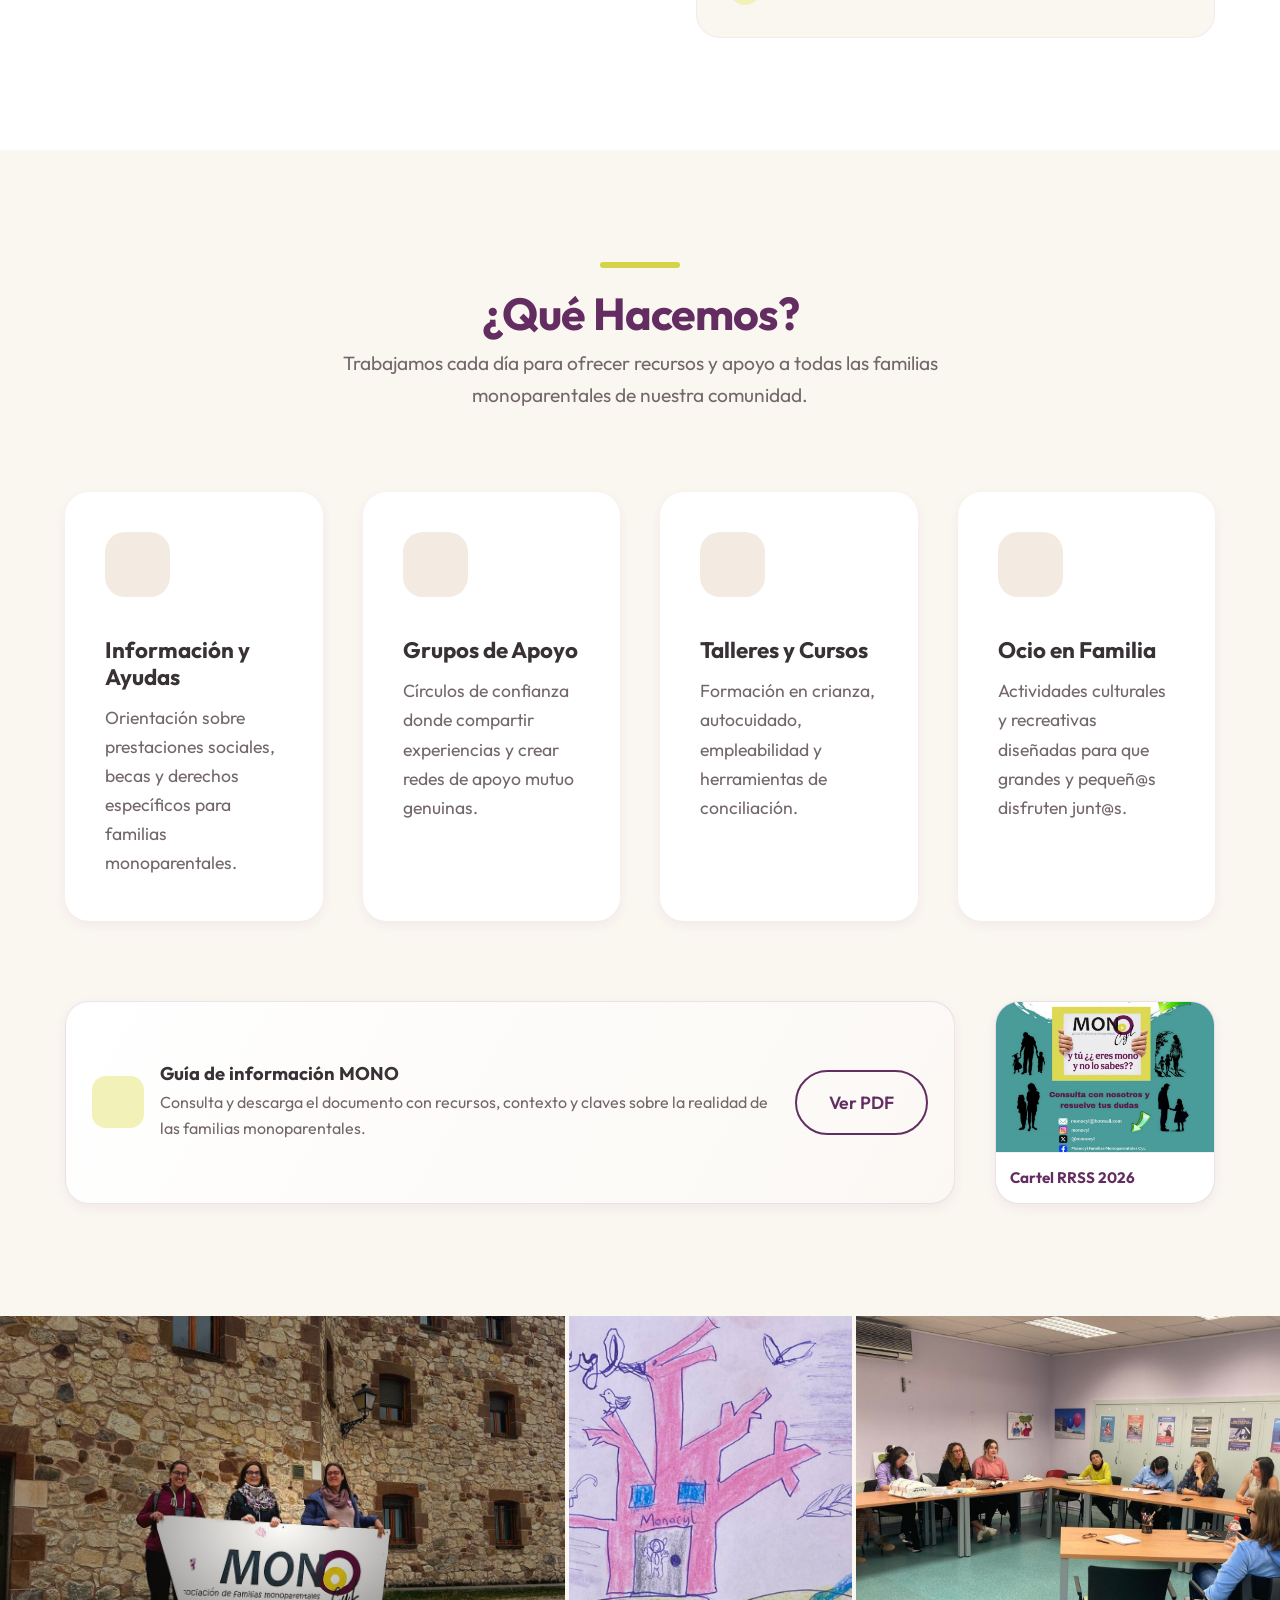
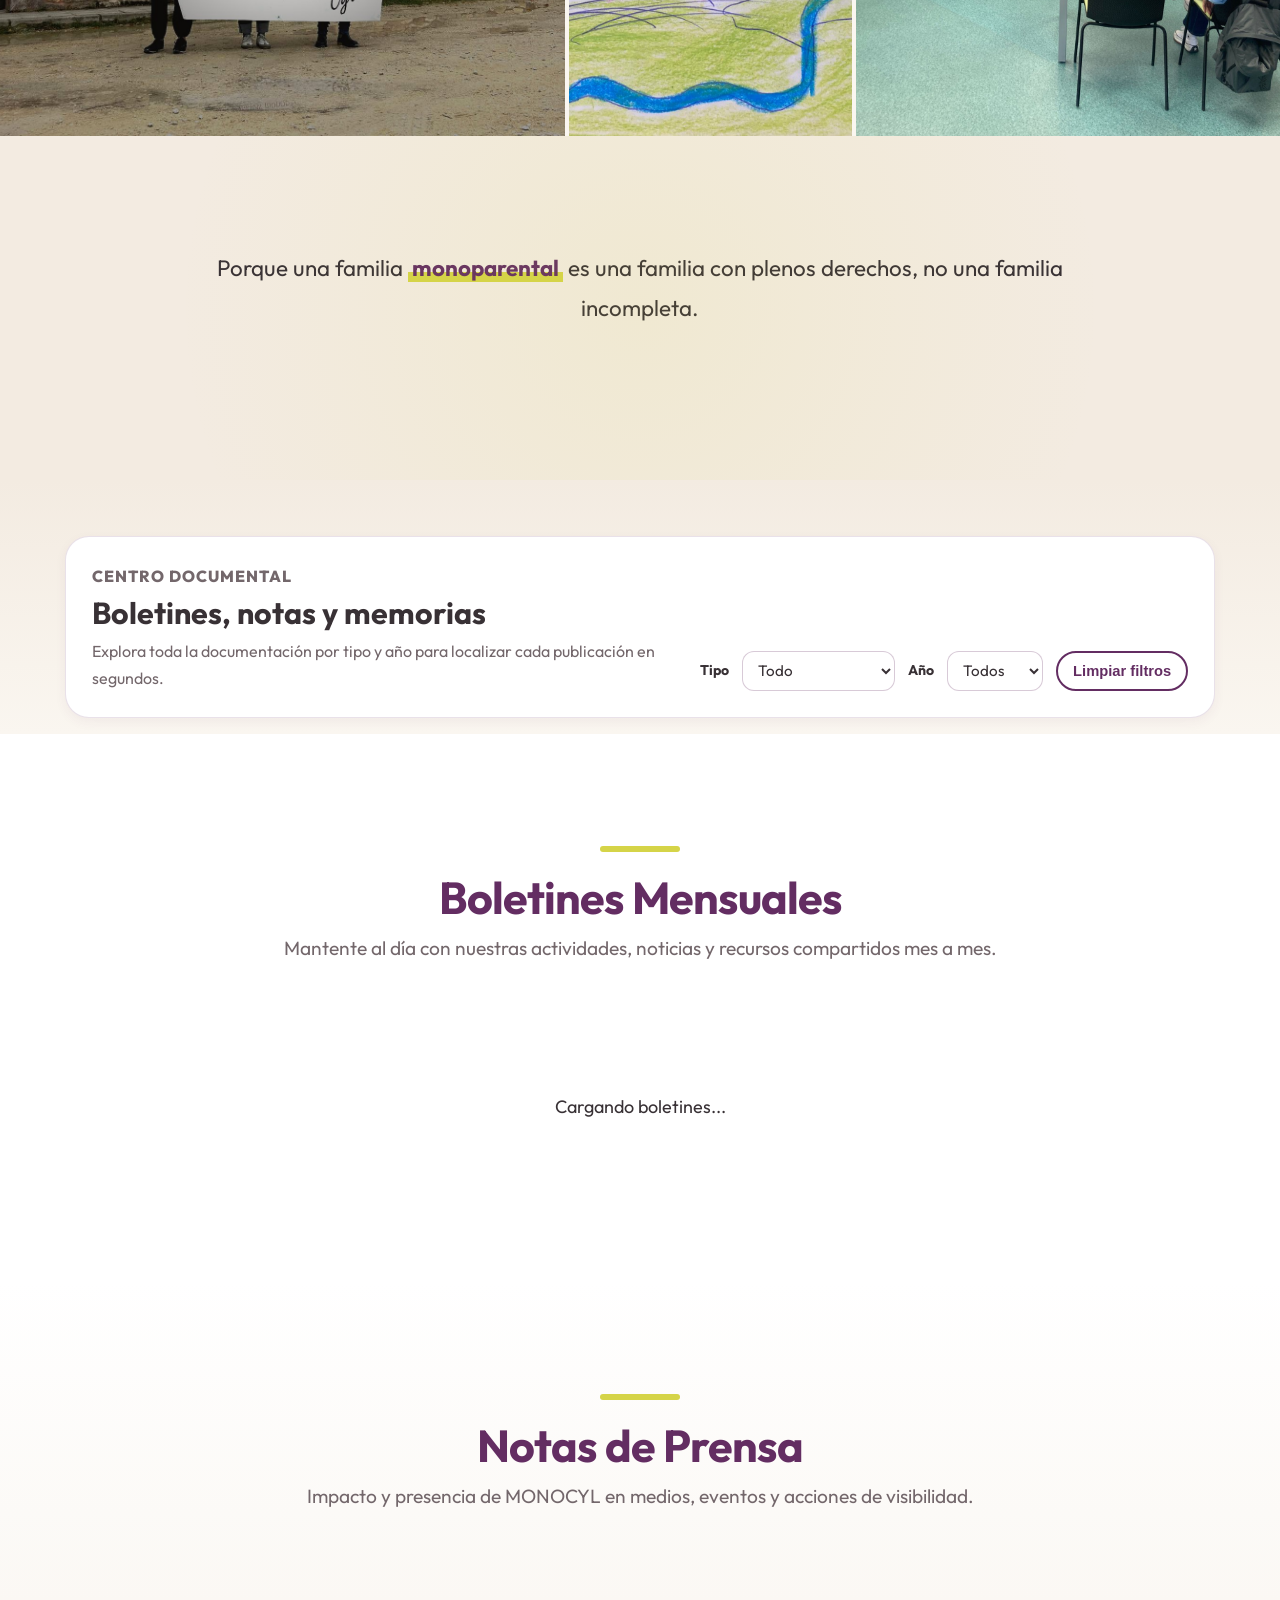
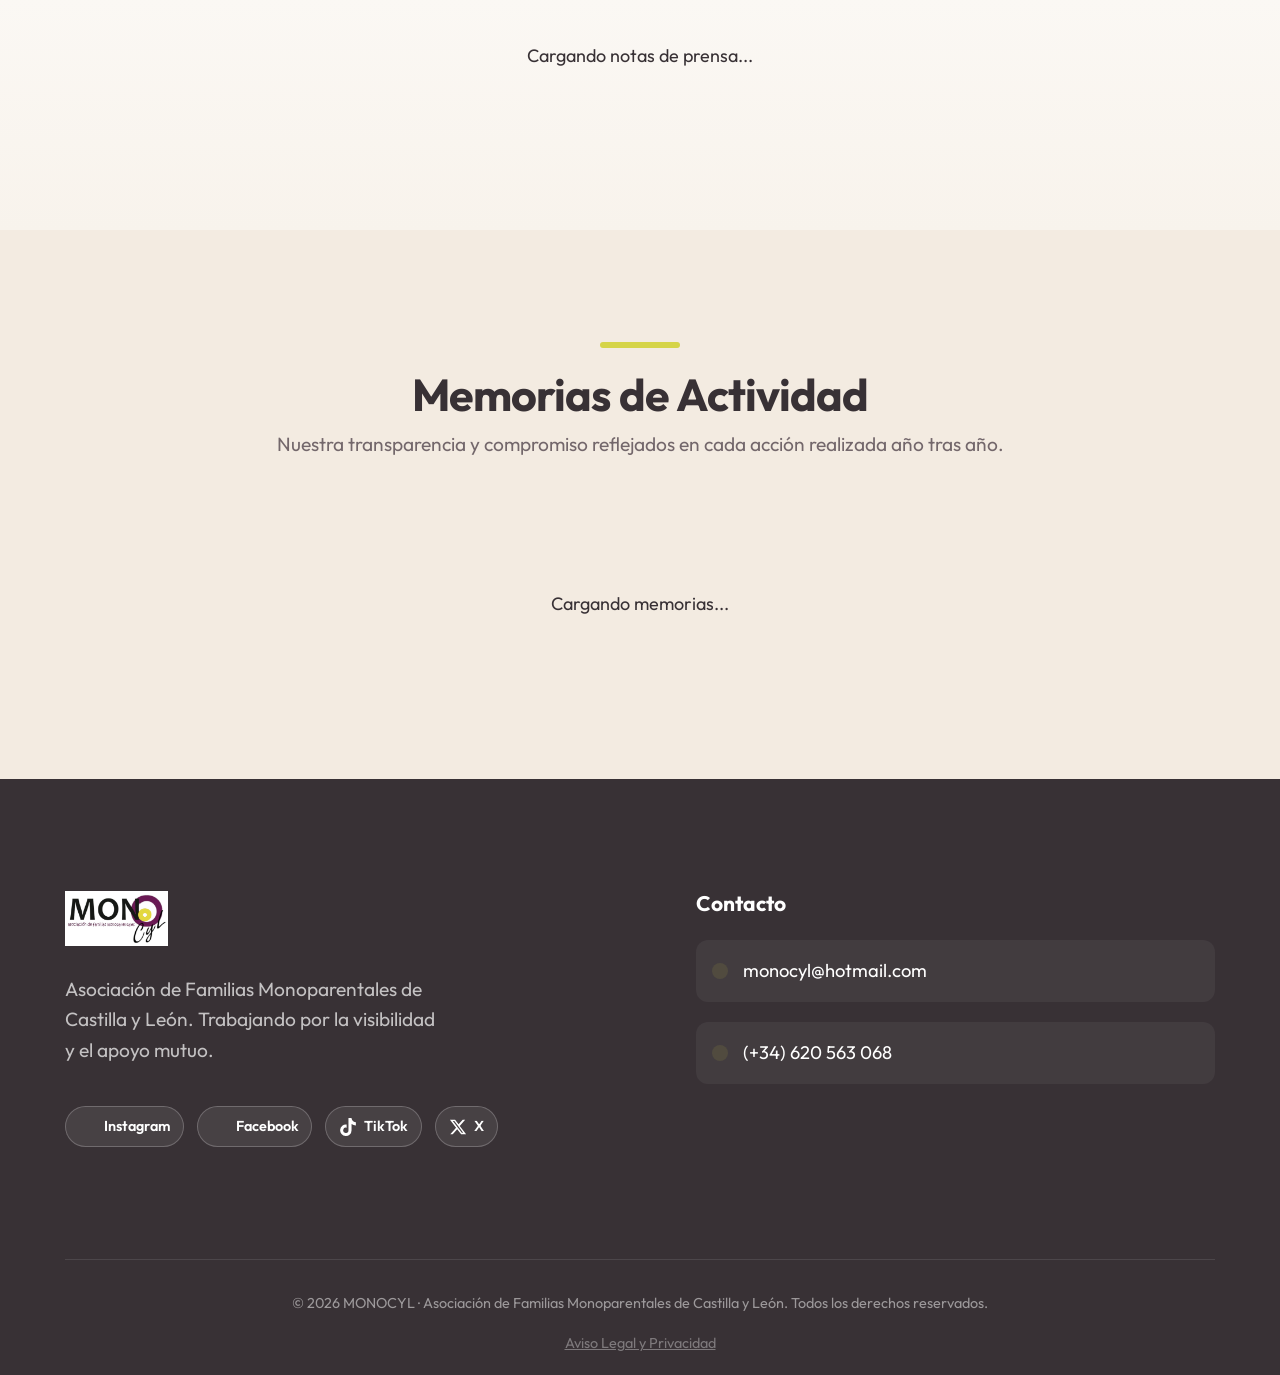
==== commit 27f3e5d1: "Añade centro documental con filtros editoriales" ====
--- a/index.html
+++ b/index.html
@@ -58,8 +58,8 @@
     <!-- Navbar -->
     <nav class="navbar">
         <div class="container nav-content">
-            <a href="#" class="logo">
-                <span class="logo-mono">MONO</span><span class="logo-cyl">cyl</span>
+            <a href="#inicio" class="logo logo-button" aria-label="Ir al inicio">
+                <img src="img/Logo.png" alt="MONOCYL" class="logo-img">
             </a>
             
             <button class="mobile-menu-btn" id="mobile-menu-btn" aria-label="Abrir menú">
@@ -199,6 +199,36 @@
         </div>
     </section>
 
+    <!-- Documents Hub -->
+    <section class="documents-hub">
+        <div class="container">
+            <div class="documents-hub-inner">
+                <div class="documents-hub-copy">
+                    <p class="documents-kicker">Centro documental</p>
+                    <h2>Boletines, notas y memorias</h2>
+                    <p>Explora toda la documentación por tipo y año para localizar cada publicación en segundos.</p>
+                </div>
+                <div class="documents-filters" aria-label="Filtros de documentación">
+                    <label for="doc-type-filter">Tipo</label>
+                    <select id="doc-type-filter">
+                        <option value="all">Todo</option>
+                        <option value="boletines">Boletines</option>
+                        <option value="notas-prensa">Notas de prensa</option>
+                        <option value="memorias">Memorias</option>
+                    </select>
+
+                    <label for="doc-year-filter">Año</label>
+                    <select id="doc-year-filter">
+                        <option value="all">Todos</option>
+                    </select>
+
+                    <button id="doc-filter-reset" type="button" class="btn-secondary">Limpiar filtros</button>
+                </div>
+            </div>
+            <p id="documents-no-results" class="documents-no-results" hidden>No hay resultados con esos filtros. Prueba otro tipo o año.</p>
+        </div>
+    </section>
+
     <!-- Newsletters Section -->
     <section id="boletines" class="newsletters-section documents-section">
         <div class="container">
--- a/css/styles.css
+++ b/css/styles.css
@@ -219,11 +219,43 @@
 }
 
 .logo {
-    font-size: 1.9rem;
-    font-weight: 700;
-    letter-spacing: -0.5px;
-    display: flex;
-    align-items: baseline;
+    display: inline-flex;
+    align-items: center;
+}
+
+.navbar .logo-button {
+    justify-content: center;
+    padding: 0.42rem 0.9rem;
+    border-radius: 999px;
+    background: rgba(255, 255, 255, 0.8);
+    border: 1px solid rgba(99, 45, 98, 0.18);
+    box-shadow: 0 8px 24px rgba(99, 45, 98, 0.14);
+    backdrop-filter: blur(5px);
+    -webkit-backdrop-filter: blur(5px);
+    transition: transform 0.25s ease, box-shadow 0.25s ease, background-color 0.25s ease;
+}
+
+.navbar .logo-button:hover {
+    transform: translateY(-2px);
+    box-shadow: 0 12px 28px rgba(99, 45, 98, 0.2);
+    background: rgba(255, 255, 255, 0.95);
+}
+
+.navbar .logo-button:focus-visible {
+    outline: 3px solid rgba(213, 212, 72, 0.8);
+    outline-offset: 2px;
+}
+
+.navbar .logo-img {
+    width: auto;
+    height: 38px;
+    max-width: 190px;
+    object-fit: contain;
+    filter: saturate(1.08) contrast(1.03);
+}
+
+.navbar.scrolled .logo-button {
+    background: rgba(255, 255, 255, 0.95);
 }
 
 .logo-mono {
@@ -702,6 +734,80 @@
 }
 
 /* ==========================================================================
+   Documents Hub
+   ========================================================================== */
+.documents-hub {
+    padding: 3.5rem 0 1rem;
+    background: linear-gradient(180deg, #f3ebe1 0%, #faf6f0 100%);
+}
+
+.documents-hub-inner {
+    border: 1px solid rgba(99, 45, 98, 0.14);
+    border-radius: var(--radius-md);
+    background: #fff;
+    box-shadow: var(--shadow-sm);
+    padding: 1.6rem;
+    display: grid;
+    grid-template-columns: 1.2fr 1fr;
+    gap: 1.4rem;
+    align-items: end;
+}
+
+.documents-kicker {
+    text-transform: uppercase;
+    letter-spacing: 1px;
+    color: var(--clr-purple);
+    font-size: 0.78rem;
+    font-weight: 800;
+    margin-bottom: 0.35rem;
+}
+
+.documents-hub-copy h2 {
+    color: var(--clr-text-main);
+    font-size: 1.9rem;
+    margin-bottom: 0.45rem;
+}
+
+.documents-hub-copy p {
+    color: var(--clr-text-muted);
+    font-size: 1rem;
+}
+
+.documents-filters {
+    display: grid;
+    grid-template-columns: auto 1fr auto 1fr auto;
+    gap: 0.6rem 0.8rem;
+    align-items: center;
+}
+
+.documents-filters label {
+    color: var(--clr-text-main);
+    font-weight: 700;
+    font-size: 0.88rem;
+}
+
+.documents-filters select {
+    border: 1px solid rgba(99, 45, 98, 0.25);
+    border-radius: 12px;
+    background: #fff;
+    color: var(--clr-text-main);
+    padding: 0.55rem 0.7rem;
+    font-family: var(--font-primary);
+    font-size: 0.95rem;
+}
+
+.documents-filters .btn-secondary {
+    padding: 0.62rem 0.95rem;
+    font-size: 0.92rem;
+}
+
+.documents-no-results {
+    margin-top: 0.9rem;
+    color: var(--clr-purple);
+    font-weight: 700;
+}
+
+/* ==========================================================================
    Newsletters Section
    ========================================================================== */
 .newsletters-section {
@@ -1163,6 +1269,11 @@
     .section-header h2 {
         font-size: 2.2rem;
     }
+
+    .documents-hub-inner {
+        grid-template-columns: 1fr;
+        align-items: stretch;
+    }
 }
 
 @media (max-width: 768px) {
@@ -1214,6 +1325,22 @@
     .social-link-pill span {
         font-size: 0.82rem;
     }
+
+    .documents-hub {
+        padding-top: 2.4rem;
+    }
+
+    .documents-hub-copy h2 {
+        font-size: 1.5rem;
+    }
+
+    .documents-filters {
+        grid-template-columns: 1fr;
+    }
+
+    .documents-filters .btn-secondary {
+        width: 100%;
+    }
 }
 
 /* ==========================================================================
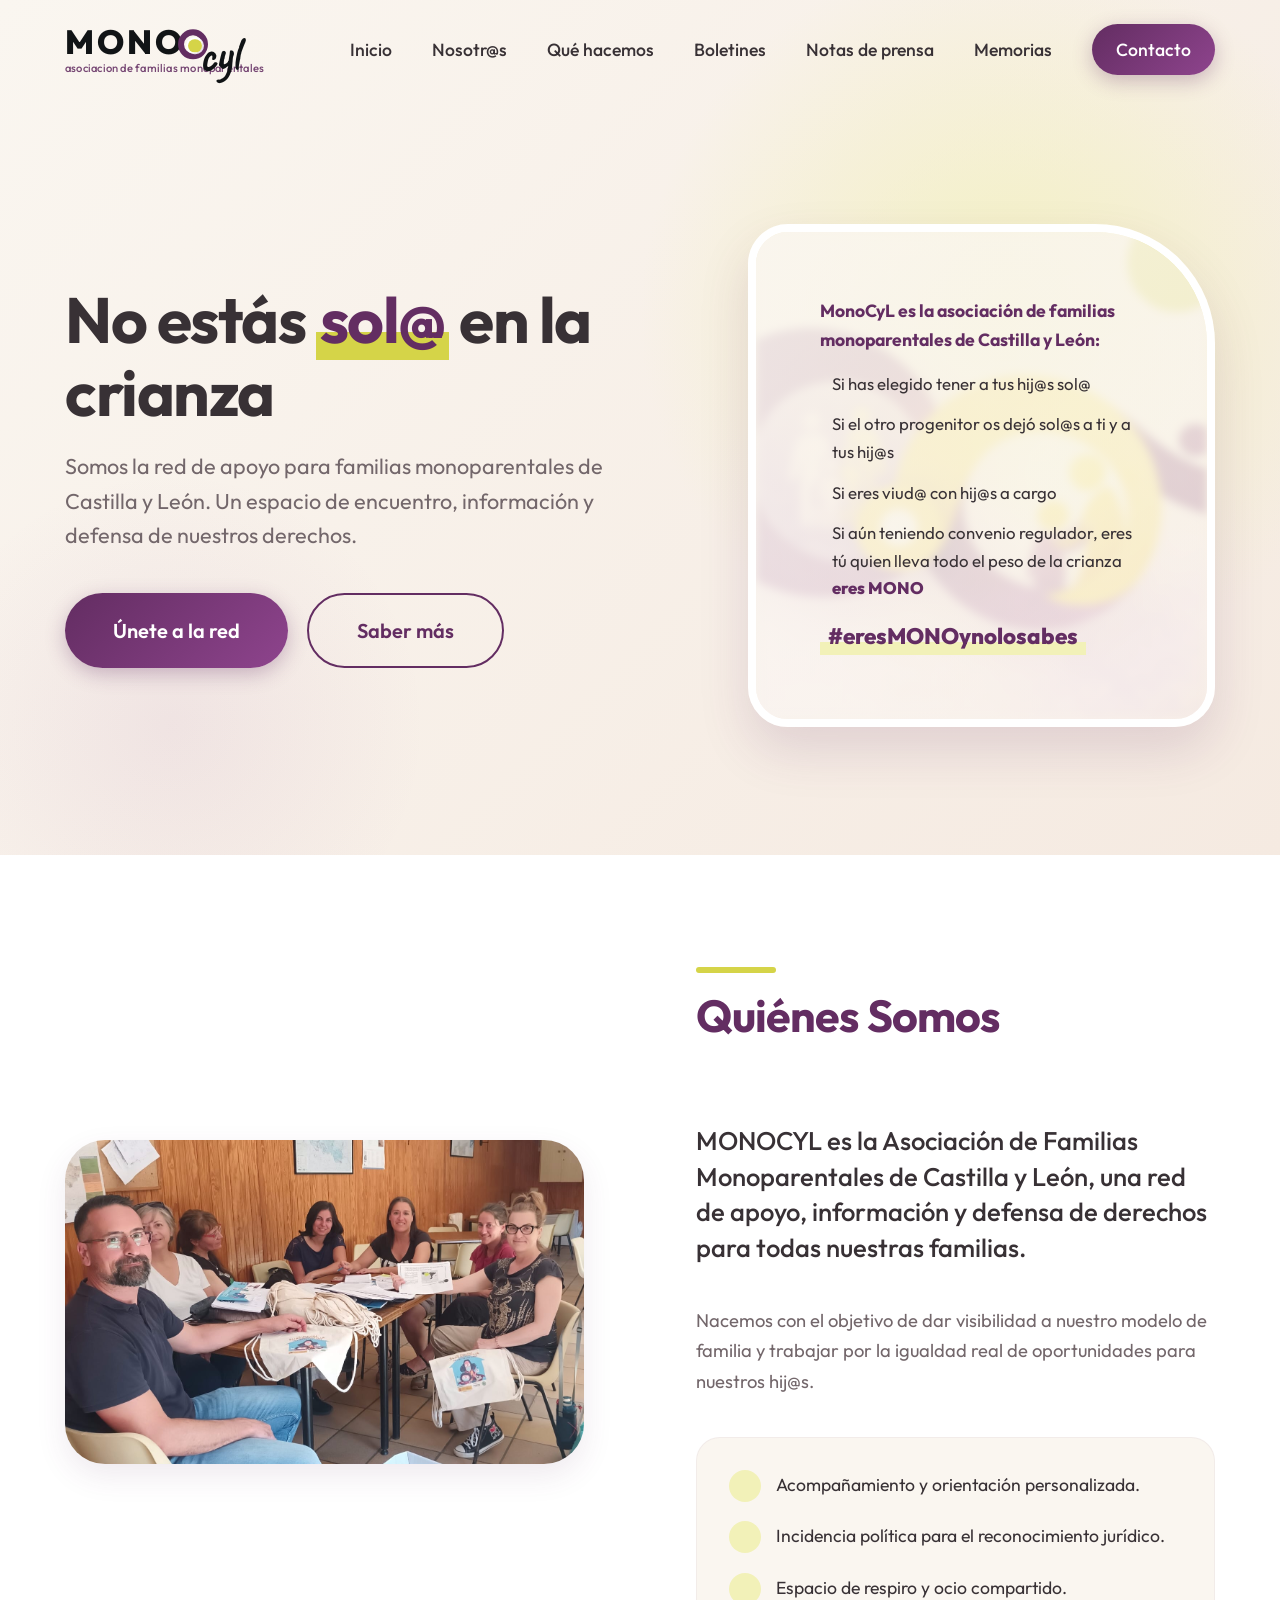
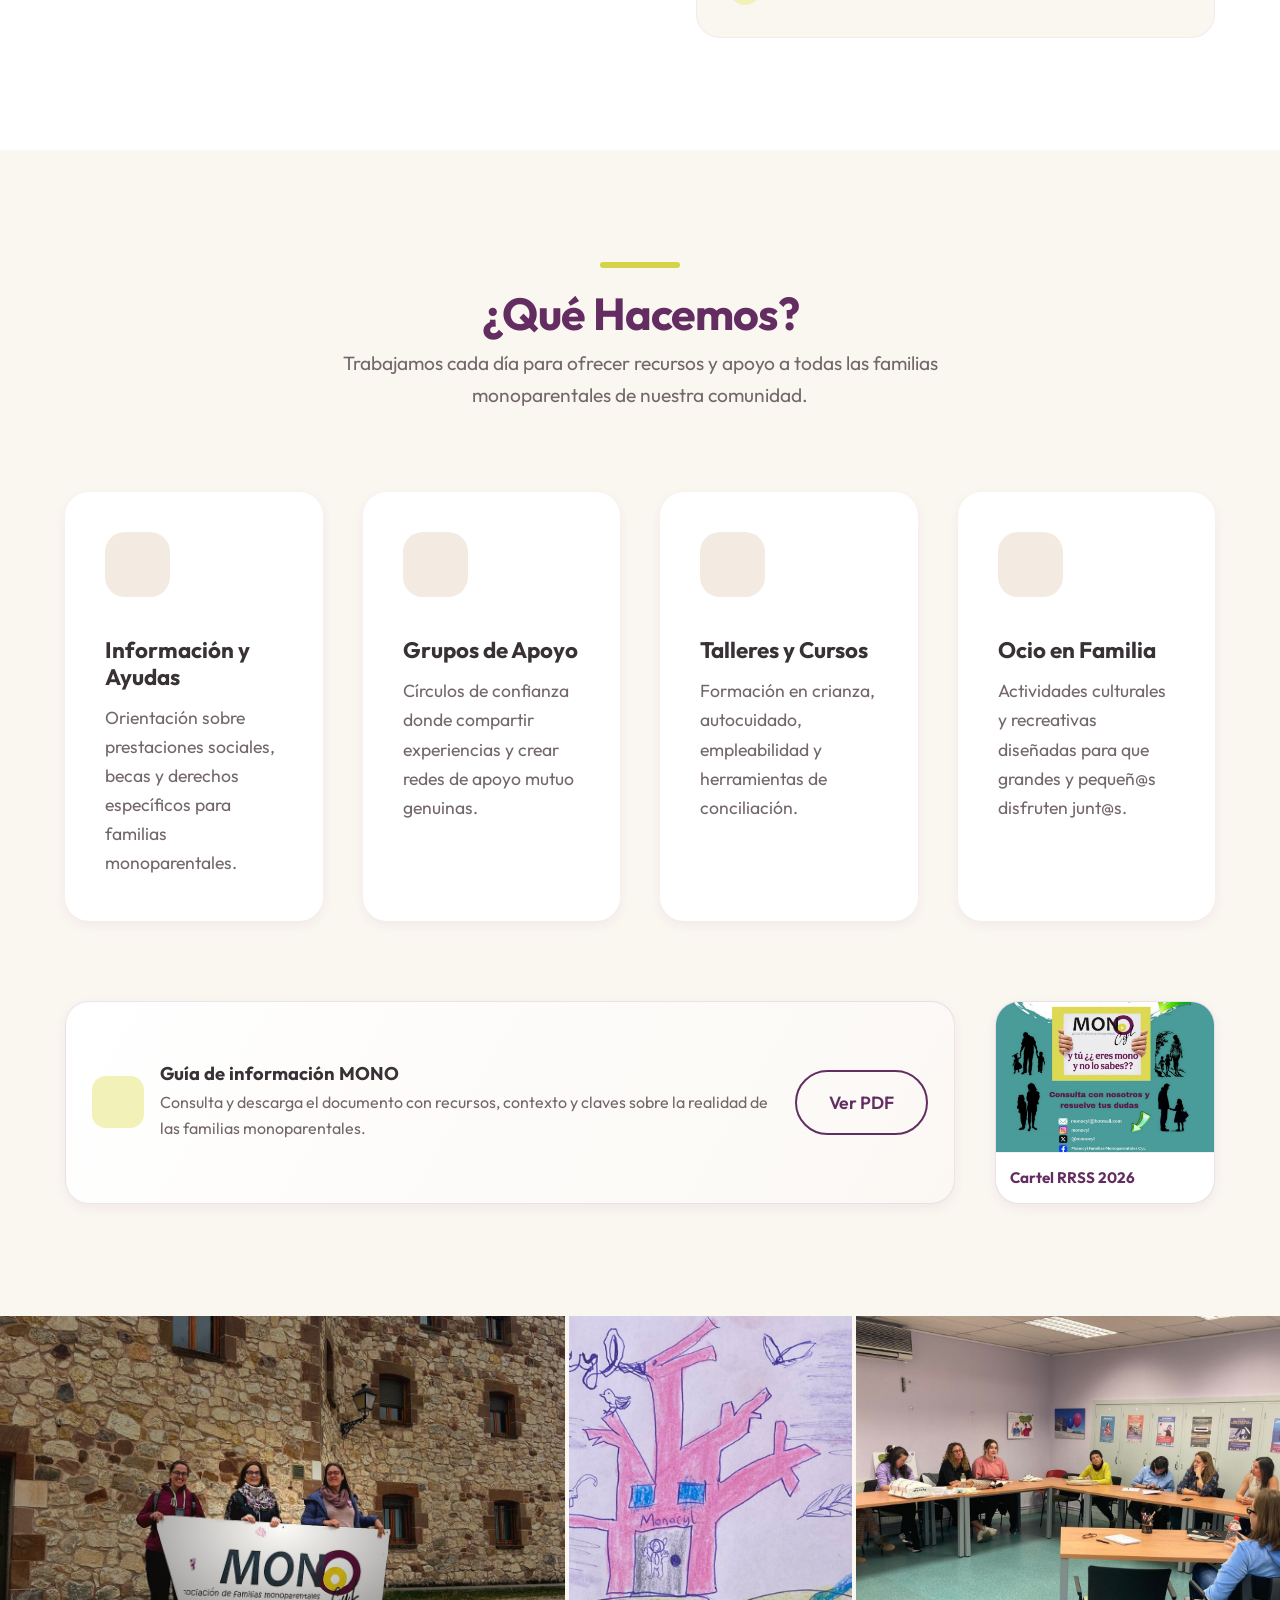
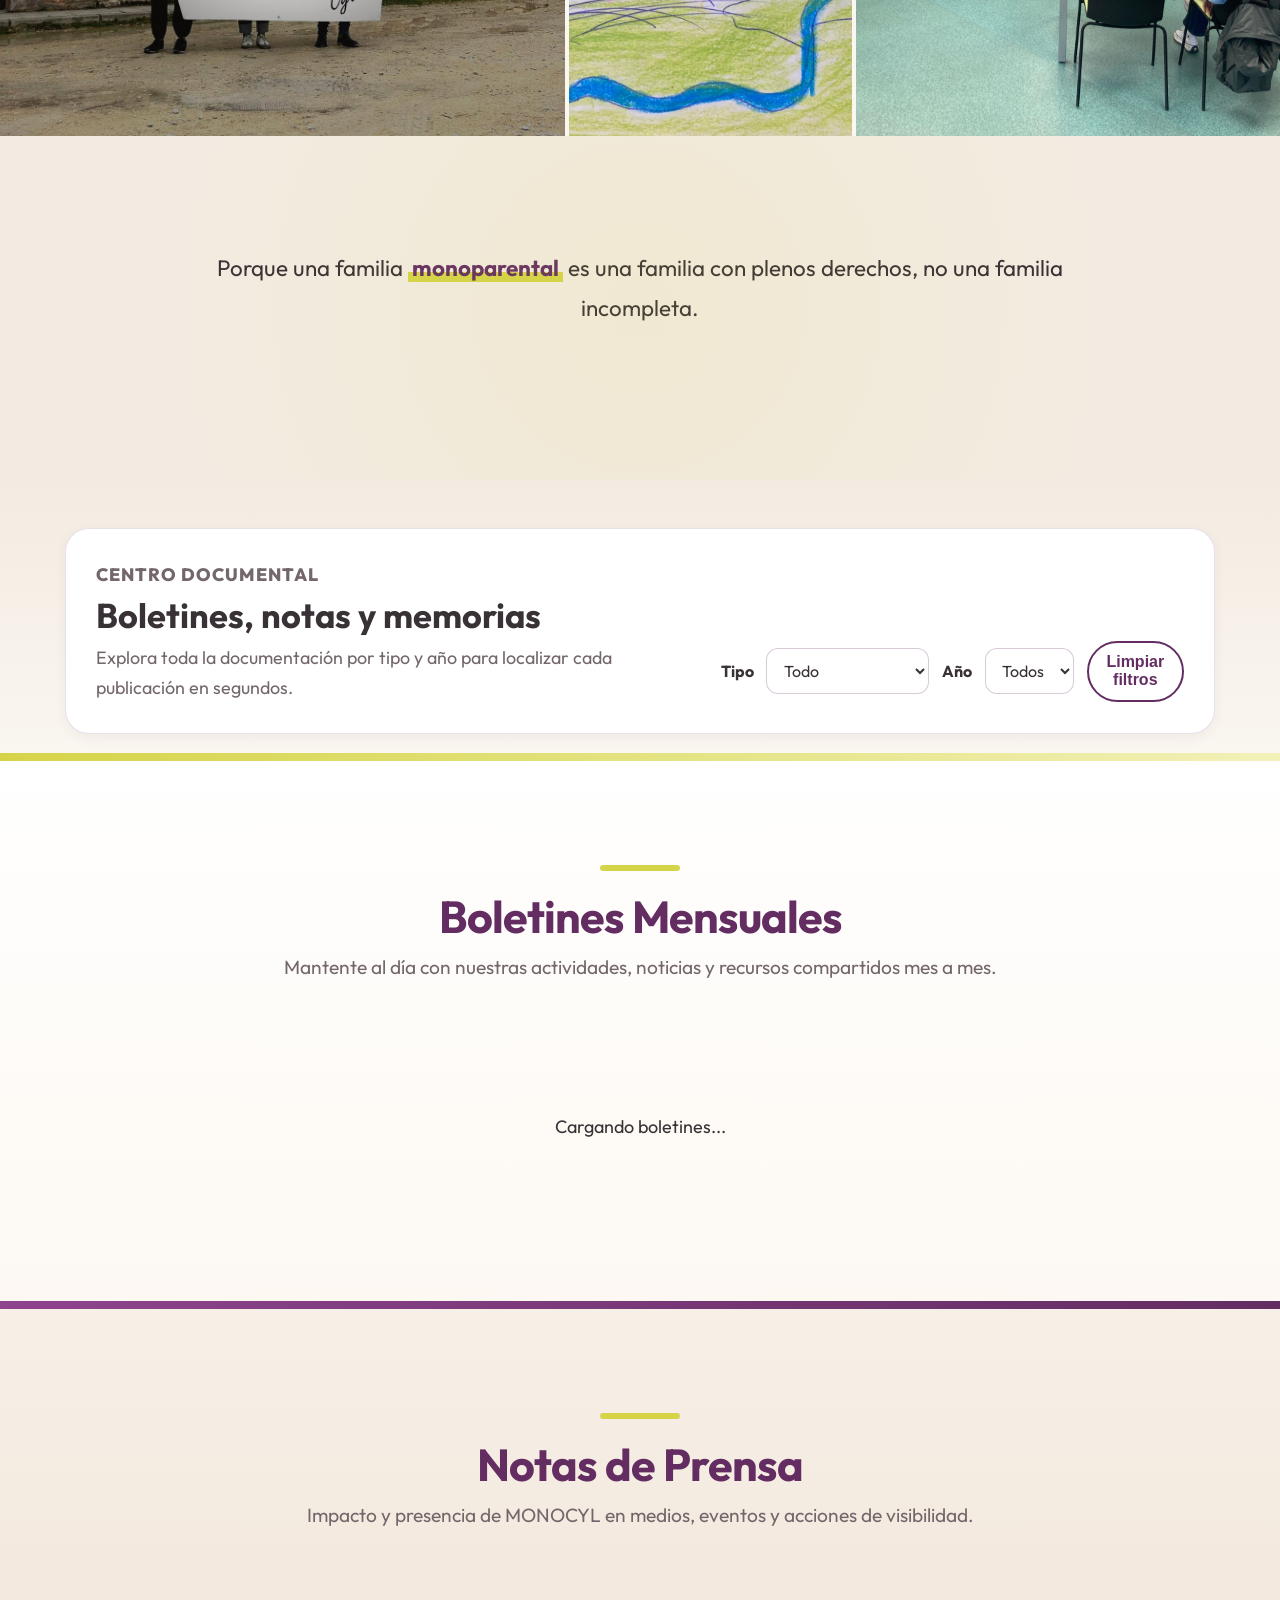
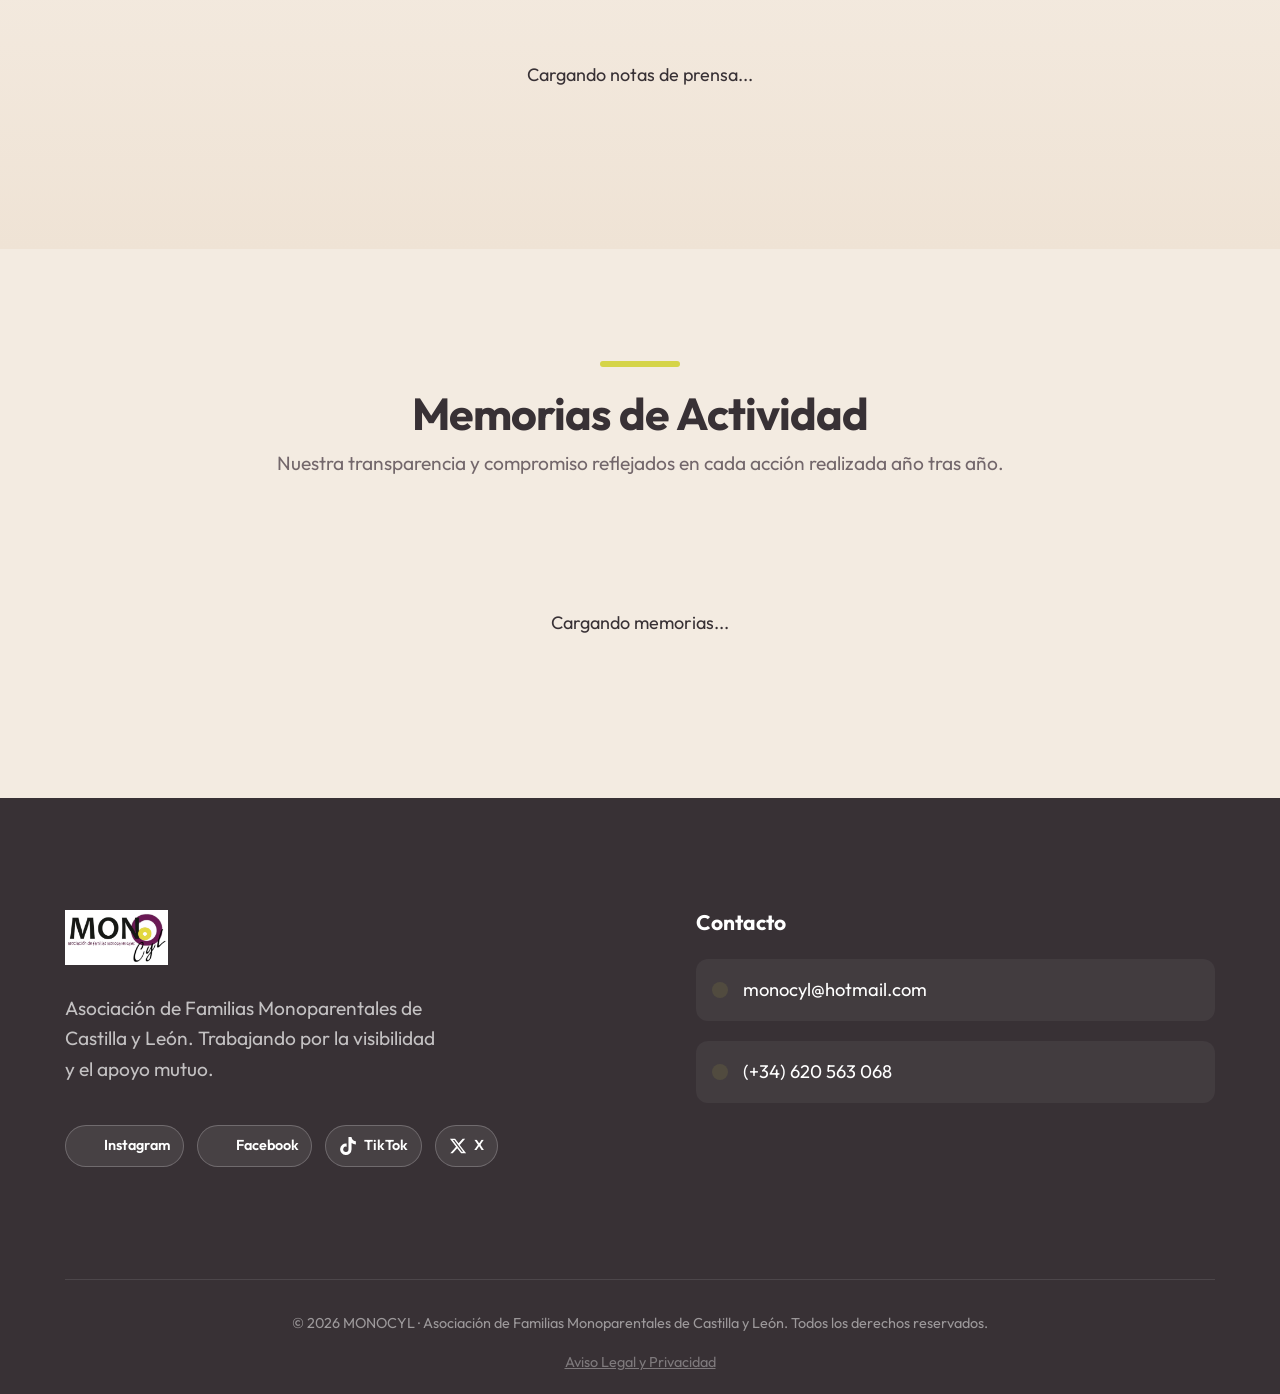
==== commit 7fff3296: "Reemplaza el logo por un wordmark inspirado en MONOCYL" ====
--- a/index.html
+++ b/index.html
@@ -9,7 +9,7 @@
     <!-- Google Fonts: Outfit -->
     <link rel="preconnect" href="https://fonts.googleapis.com">
     <link rel="preconnect" href="https://fonts.gstatic.com" crossorigin>
-    <link href="https://fonts.googleapis.com/css2?family=Outfit:wght@300;400;500;600;700&display=swap" rel="stylesheet">
+    <link href="https://fonts.googleapis.com/css2?family=Caveat:wght@700&family=Outfit:wght@300;400;500;600;700&display=swap" rel="stylesheet">
     
     <!-- CSS -->
     <link rel="stylesheet" href="css/styles.css">
@@ -59,7 +59,14 @@
     <nav class="navbar">
         <div class="container nav-content">
             <a href="#inicio" class="logo logo-button" aria-label="Ir al inicio">
-                <img src="img/Logo.png" alt="MONOCYL" class="logo-img">
+                <span class="logo-wordmark" aria-hidden="true">
+                    <span class="logo-word">MONO</span>
+                    <span class="logo-orbit">
+                        <span class="logo-orbit-dot"></span>
+                    </span>
+                    <span class="logo-script">cyl</span>
+                </span>
+                <span class="logo-tagline">asociacion de familias monoparentales</span>
             </a>
             
             <button class="mobile-menu-btn" id="mobile-menu-btn" aria-label="Abrir menú">
--- a/css/styles.css
+++ b/css/styles.css
@@ -224,21 +224,21 @@
 }
 
 .navbar .logo-button {
+    display: inline-flex;
+    flex-direction: column;
+    align-items: flex-start;
     justify-content: center;
-    padding: 0.42rem 0.9rem;
-    border-radius: 999px;
-    background: rgba(255, 255, 255, 0.8);
-    border: 1px solid rgba(99, 45, 98, 0.18);
-    box-shadow: 0 8px 24px rgba(99, 45, 98, 0.14);
-    backdrop-filter: blur(5px);
-    -webkit-backdrop-filter: blur(5px);
-    transition: transform 0.25s ease, box-shadow 0.25s ease, background-color 0.25s ease;
+    gap: 0.08rem;
+    padding: 0.1rem 0;
+    border-radius: 0;
+    background: transparent;
+    border: 0;
+    box-shadow: none;
+    transition: transform 0.2s ease;
 }
 
 .navbar .logo-button:hover {
-    transform: translateY(-2px);
-    box-shadow: 0 12px 28px rgba(99, 45, 98, 0.2);
-    background: rgba(255, 255, 255, 0.95);
+    transform: translateY(-1px);
 }
 
 .navbar .logo-button:focus-visible {
@@ -246,16 +246,63 @@
     outline-offset: 2px;
 }
 
-.navbar .logo-img {
-    width: auto;
-    height: 38px;
-    max-width: 190px;
-    object-fit: contain;
-    filter: saturate(1.08) contrast(1.03);
-}
-
 .navbar.scrolled .logo-button {
-    background: rgba(255, 255, 255, 0.95);
+    background: transparent;
+}
+
+.navbar .logo-wordmark {
+    display: inline-flex;
+    align-items: flex-end;
+    line-height: 1;
+}
+
+.navbar .logo-word {
+    color: #111416;
+    font-size: 2.1rem;
+    font-weight: 800;
+    letter-spacing: 0.09em;
+}
+
+.navbar .logo-orbit {
+    width: 1.9rem;
+    height: 1.9rem;
+    border: 0.42rem solid var(--clr-purple);
+    border-radius: 50%;
+    margin-left: -0.45rem;
+    margin-right: -0.1rem;
+    transform: translateY(0.08rem);
+    position: relative;
+    flex-shrink: 0;
+}
+
+.navbar .logo-orbit-dot {
+    width: 0.86rem;
+    height: 0.86rem;
+    border-radius: 50%;
+    background: var(--clr-yellow);
+    position: absolute;
+    right: 0.02rem;
+    bottom: 0.05rem;
+    box-shadow: 0 0 0 2px rgba(255, 255, 255, 0.85);
+}
+
+.navbar .logo-script {
+    color: #101315;
+    font-family: 'Caveat', cursive;
+    font-size: 3rem;
+    font-weight: 700;
+    margin-left: -0.55rem;
+    transform: translate(-0.05rem, 0.95rem) rotate(-6deg);
+    line-height: 0.78;
+}
+
+.navbar .logo-tagline {
+    color: rgba(99, 45, 98, 0.88);
+    font-size: 0.7rem;
+    font-weight: 500;
+    letter-spacing: 0.02em;
+    text-transform: lowercase;
+    white-space: nowrap;
 }
 
 .logo-mono {
@@ -737,7 +784,7 @@
    Documents Hub
    ========================================================================== */
 .documents-hub {
-    padding: 3.5rem 0 1rem;
+    padding: 3rem 0 1.2rem;
     background: linear-gradient(180deg, #f3ebe1 0%, #faf6f0 100%);
 }
 
@@ -746,9 +793,9 @@
     border-radius: var(--radius-md);
     background: #fff;
     box-shadow: var(--shadow-sm);
-    padding: 1.6rem;
+    padding: 1.9rem;
     display: grid;
-    grid-template-columns: 1.2fr 1fr;
+    grid-template-columns: 1.3fr 1fr;
     gap: 1.4rem;
     align-items: end;
 }
@@ -764,26 +811,26 @@
 
 .documents-hub-copy h2 {
     color: var(--clr-text-main);
-    font-size: 1.9rem;
+    font-size: 2.15rem;
     margin-bottom: 0.45rem;
 }
 
 .documents-hub-copy p {
     color: var(--clr-text-muted);
-    font-size: 1rem;
+    font-size: 1.12rem;
 }
 
 .documents-filters {
     display: grid;
     grid-template-columns: auto 1fr auto 1fr auto;
-    gap: 0.6rem 0.8rem;
+    gap: 0.7rem 0.8rem;
     align-items: center;
 }
 
 .documents-filters label {
     color: var(--clr-text-main);
     font-weight: 700;
-    font-size: 0.88rem;
+    font-size: 1rem;
 }
 
 .documents-filters select {
@@ -791,14 +838,16 @@
     border-radius: 12px;
     background: #fff;
     color: var(--clr-text-main);
-    padding: 0.55rem 0.7rem;
+    padding: 0.68rem 0.8rem;
+    min-height: 46px;
     font-family: var(--font-primary);
-    font-size: 0.95rem;
+    font-size: 1rem;
 }
 
 .documents-filters .btn-secondary {
-    padding: 0.62rem 0.95rem;
-    font-size: 0.92rem;
+    padding: 0.68rem 1.05rem;
+    min-height: 46px;
+    font-size: 1rem;
 }
 
 .documents-no-results {
@@ -812,7 +861,23 @@
    ========================================================================== */
 .newsletters-section {
     padding: var(--spacing-xl) 0;
-    background: var(--clr-surface);
+    background: linear-gradient(180deg, #fff 0%, #fdf8f2 100%);
+    position: relative;
+}
+
+.newsletters-section::before,
+.press-section::before,
+.memorias-section::before {
+    content: '';
+    position: absolute;
+    top: 0;
+    left: 0;
+    width: 100%;
+    height: 8px;
+}
+
+.newsletters-section::before {
+    background: linear-gradient(90deg, #d5d448 0%, #f2f1b8 100%);
 }
 
 .documents-section .section-header p {
@@ -821,7 +886,12 @@
 
 .press-section {
     padding: var(--spacing-xl) 0;
-    background: linear-gradient(180deg, #fff 0%, #f8f3ec 100%);
+    background: linear-gradient(180deg, #f7f0e8 0%, #efe3d5 100%);
+    position: relative;
+}
+
+.press-section::before {
+    background: linear-gradient(90deg, #8e448d 0%, #632d62 100%);
 }
 
 .newsletters-grid {
@@ -857,6 +927,59 @@
     border-bottom: 4px solid var(--clr-yellow);
 }
 
+.newsletter-image-photo {
+    background-size: cover;
+    background-position: center;
+}
+
+.newsletter-image-art {
+    position: relative;
+    padding: 1.2rem;
+    background: linear-gradient(140deg, #fff8ea 0%, #f4eadc 60%, #eadcc9 100%);
+    border-bottom-color: var(--clr-yellow);
+    overflow: hidden;
+}
+
+.newsletter-ribbon {
+    display: inline-flex;
+    align-items: center;
+    background: rgba(99, 45, 98, 0.12);
+    color: var(--clr-purple);
+    border: 1px solid rgba(99, 45, 98, 0.2);
+    border-radius: 999px;
+    padding: 0.26rem 0.75rem;
+    font-size: 0.78rem;
+    text-transform: uppercase;
+    letter-spacing: 0.9px;
+    font-weight: 800;
+}
+
+.newsletter-month {
+    margin-top: 1rem;
+    font-size: 2rem;
+    line-height: 1;
+    font-weight: 800;
+    color: var(--clr-text-main);
+    text-transform: capitalize;
+}
+
+.newsletter-year {
+    margin-top: 0.35rem;
+    font-size: 1.05rem;
+    font-weight: 700;
+    color: var(--clr-purple);
+}
+
+.newsletter-orb {
+    position: absolute;
+    right: -25px;
+    bottom: -32px;
+    width: 145px;
+    height: 145px;
+    border-radius: 50%;
+    background: radial-gradient(circle, rgba(99, 45, 98, 0.23) 0%, rgba(99, 45, 98, 0.08) 60%, rgba(99, 45, 98, 0) 100%);
+}
+
 .card-content {
     padding: var(--spacing-md);
     display: flex;
@@ -904,9 +1027,44 @@
 .press-card .card-image {
     background: linear-gradient(145deg, #fff9ed 0%, #f6efe5 100%);
     display: flex;
-    align-items: center;
-    justify-content: center;
+    align-items: flex-start;
+    justify-content: flex-start;
     border-bottom-color: var(--clr-purple);
+}
+
+.press-image-art {
+    position: relative;
+    padding: 1.2rem;
+    flex-direction: column;
+    gap: 0.8rem;
+    overflow: hidden;
+}
+
+.press-ribbon {
+    display: inline-flex;
+    width: fit-content;
+    padding: 0.26rem 0.75rem;
+    border-radius: 999px;
+    font-size: 0.76rem;
+    text-transform: uppercase;
+    letter-spacing: 1px;
+    font-weight: 800;
+    color: #fff;
+    background: var(--clr-purple);
+}
+
+.press-main-title {
+    color: var(--clr-text-main);
+    font-size: 1.15rem;
+    font-weight: 800;
+    line-height: 1.3;
+    max-width: 84%;
+}
+
+.press-date-label {
+    color: var(--clr-purple);
+    font-size: 0.9rem;
+    font-weight: 700;
 }
 
 .press-chip {
@@ -922,14 +1080,17 @@
 }
 
 .doc-placeholder {
-    width: 68px;
-    height: 68px;
+    width: 62px;
+    height: 62px;
     border-radius: 16px;
     background: rgba(99, 45, 98, 0.08);
     color: var(--clr-purple);
     display: inline-flex;
     align-items: center;
     justify-content: center;
+    position: absolute;
+    right: 1rem;
+    bottom: 1rem;
 }
 
 .read-more i {
@@ -1341,6 +1502,20 @@
     .documents-filters .btn-secondary {
         width: 100%;
     }
+
+    .card-image {
+        height: 200px;
+    }
+
+    .newsletter-month {
+        font-size: 1.6rem;
+    }
+
+    .press-main-title {
+        font-size: 1rem;
+        max-width: 100%;
+        padding-right: 4rem;
+    }
 }
 
 /* ==========================================================================
@@ -1631,6 +1806,7 @@
 .memorias-section {
     padding: var(--spacing-xl) 0;
     background: var(--clr-bg-alt); /* Warmer Sandy Beige for differentiation */
+    position: relative;
 }
 
 .memoria-card {
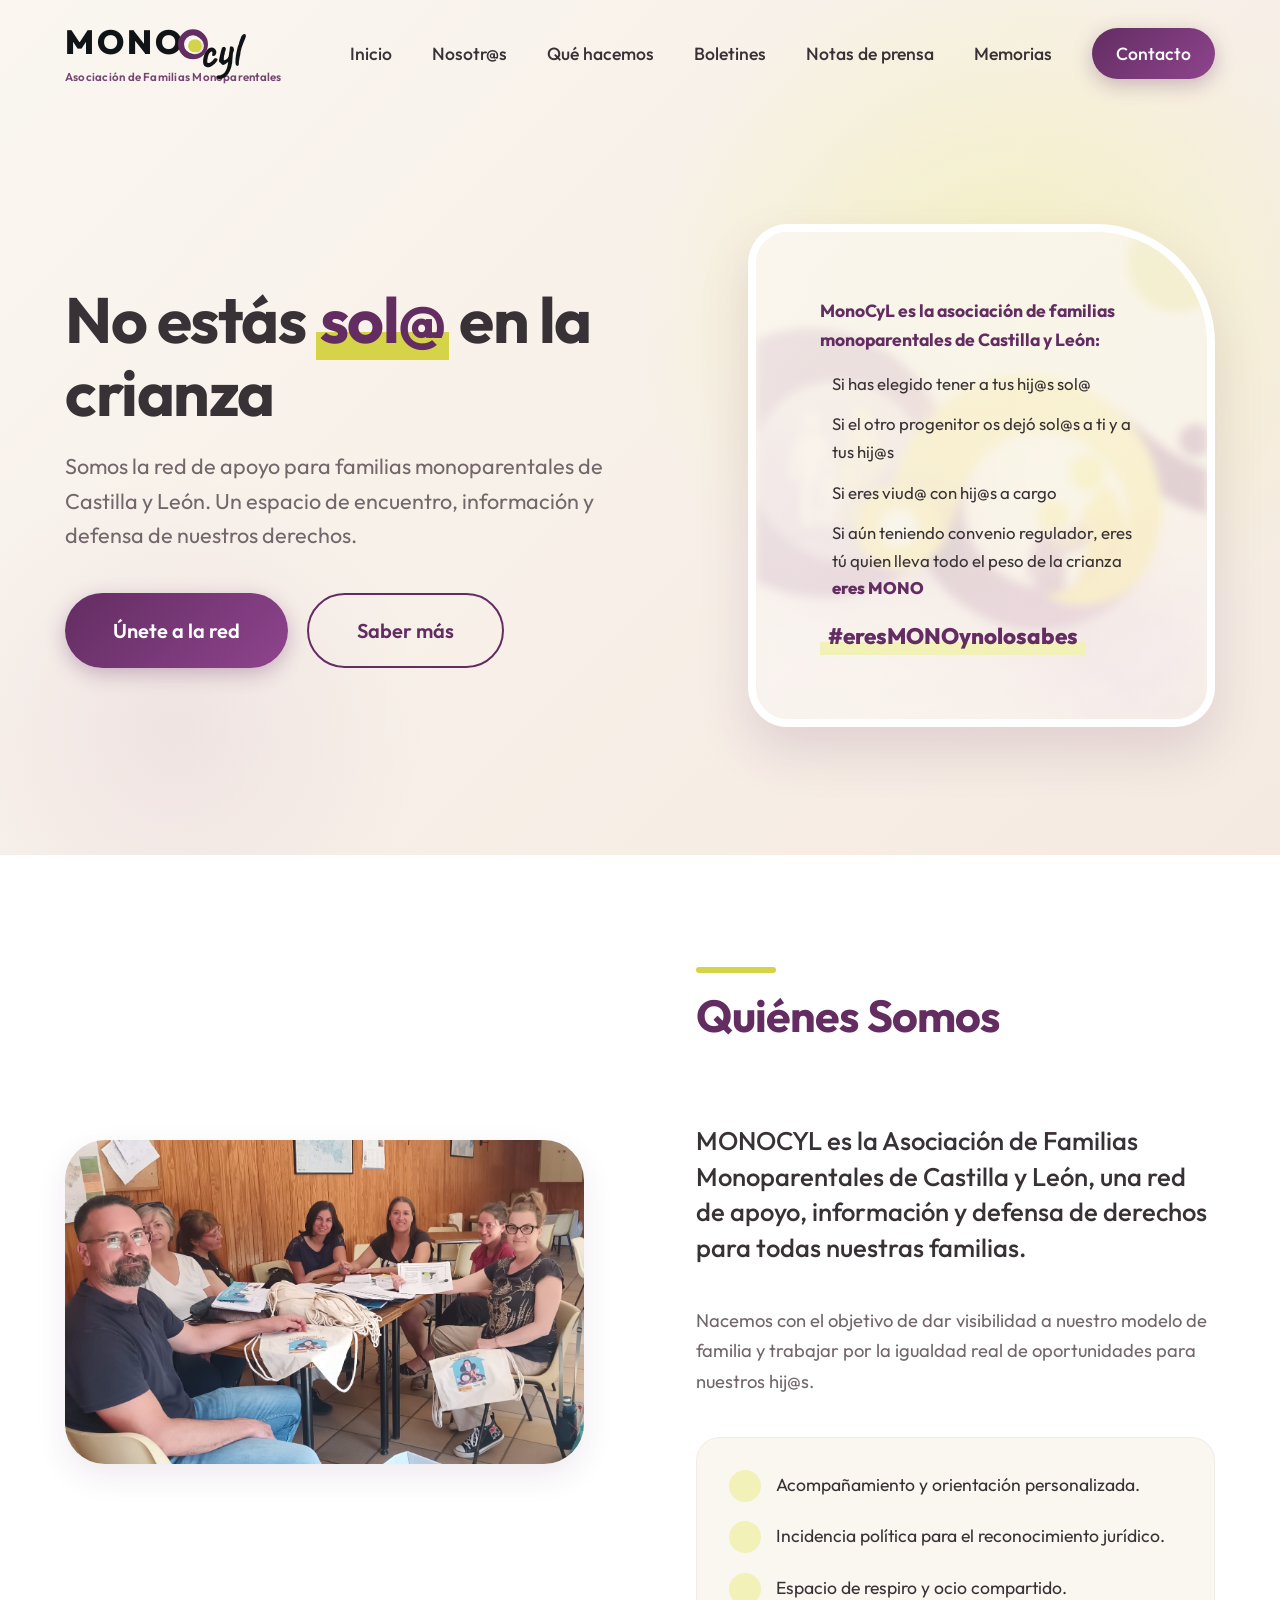
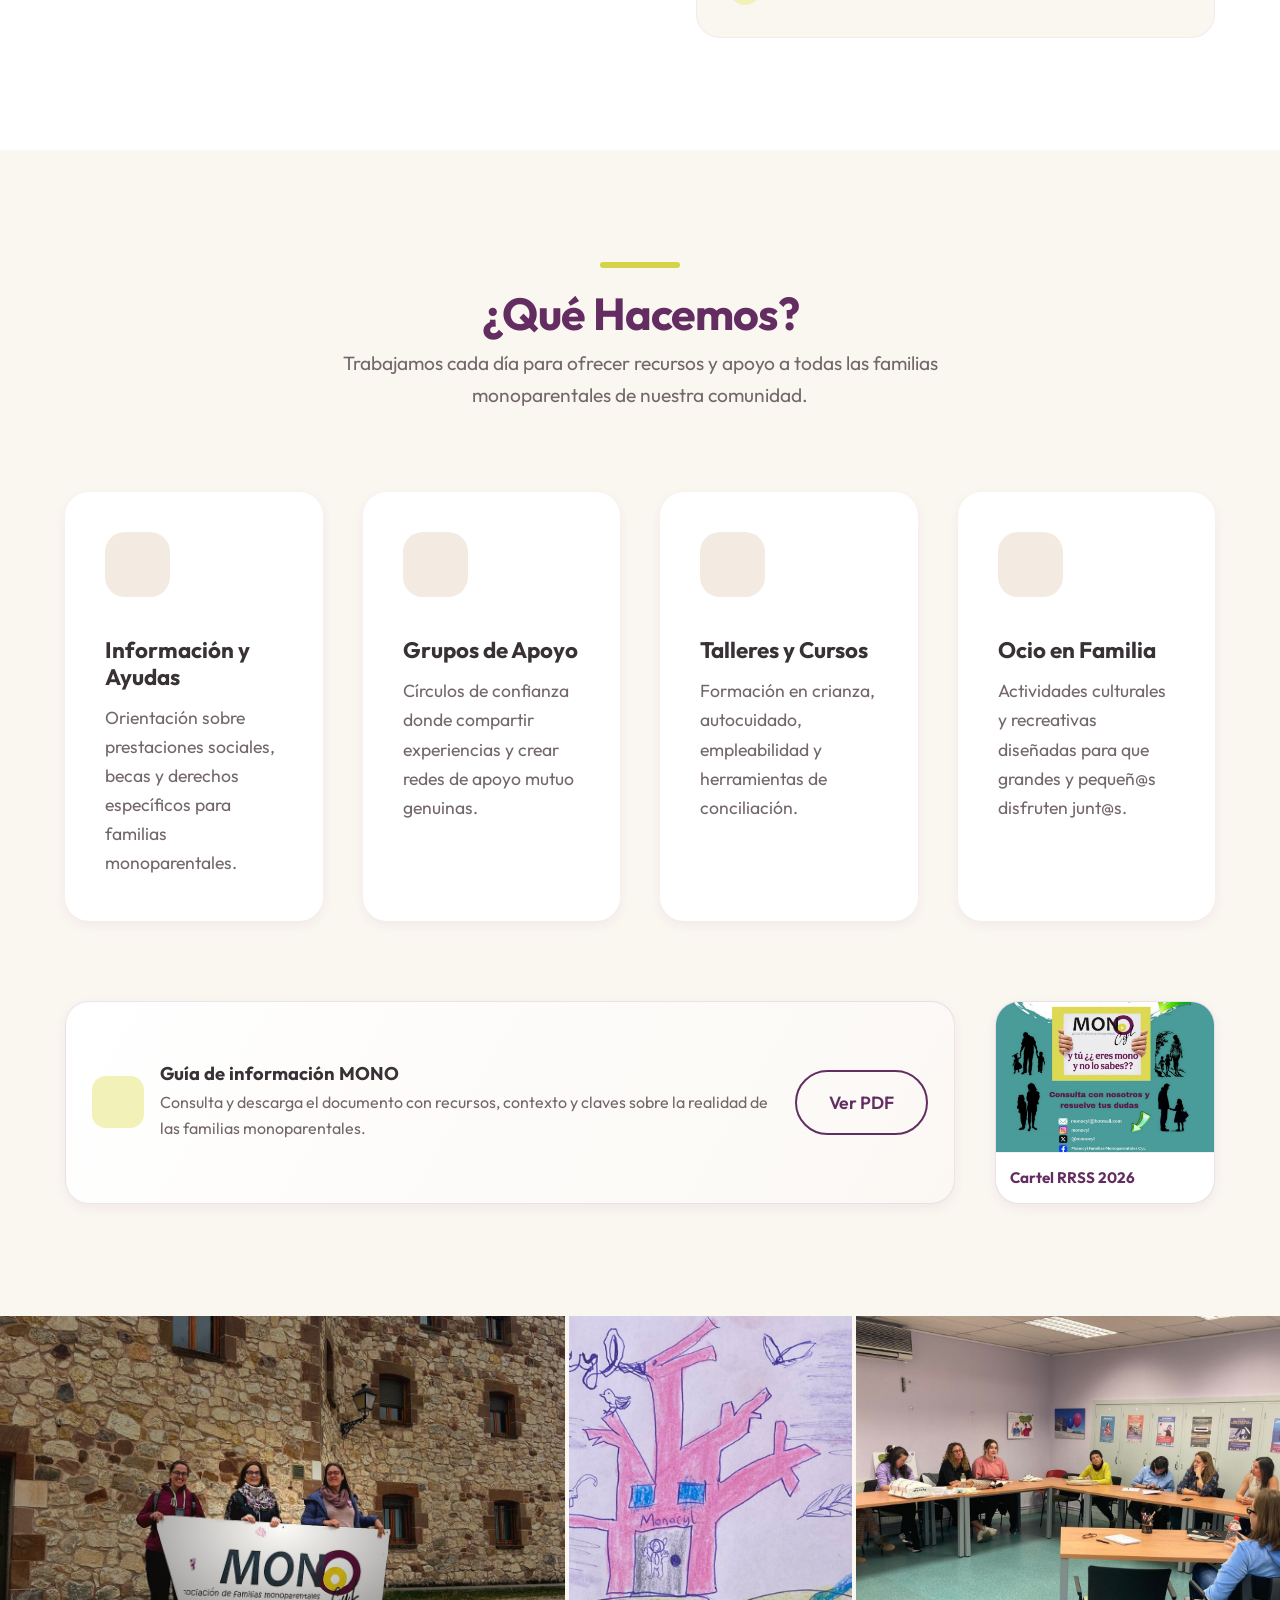
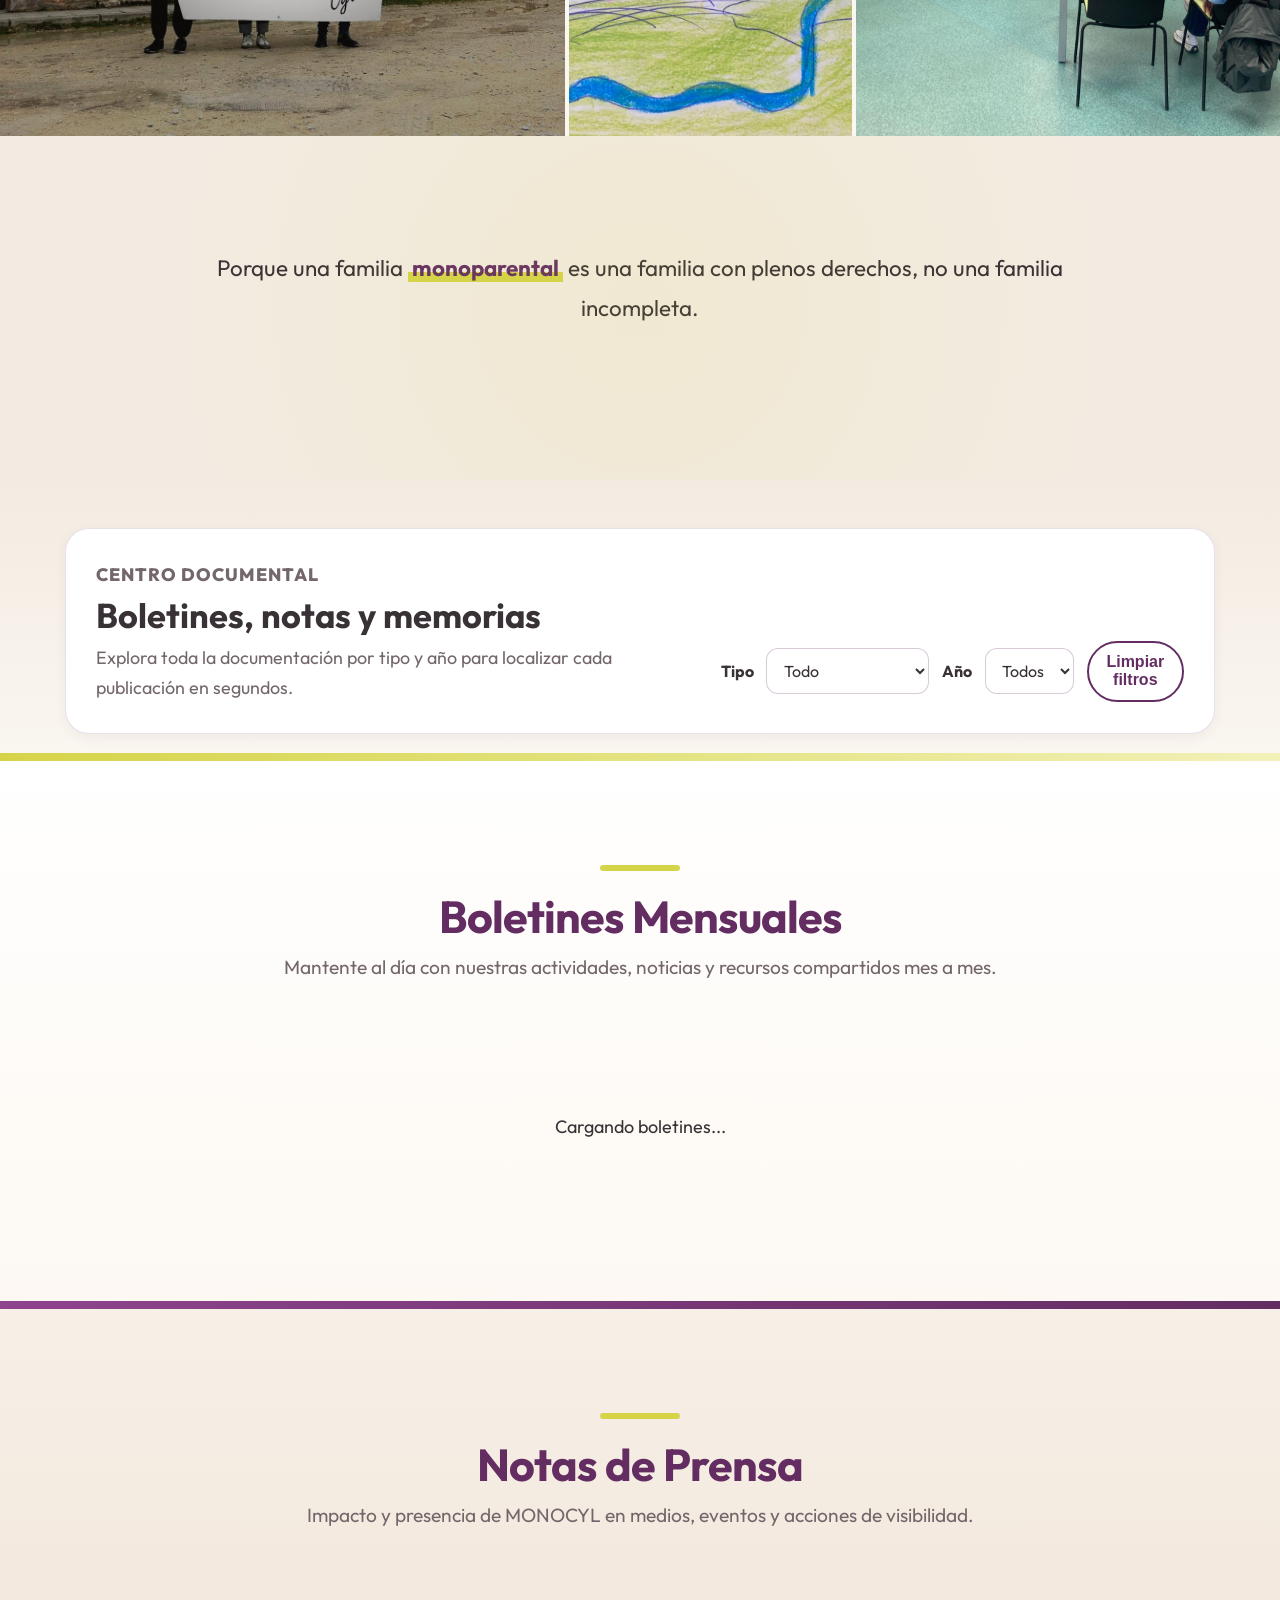
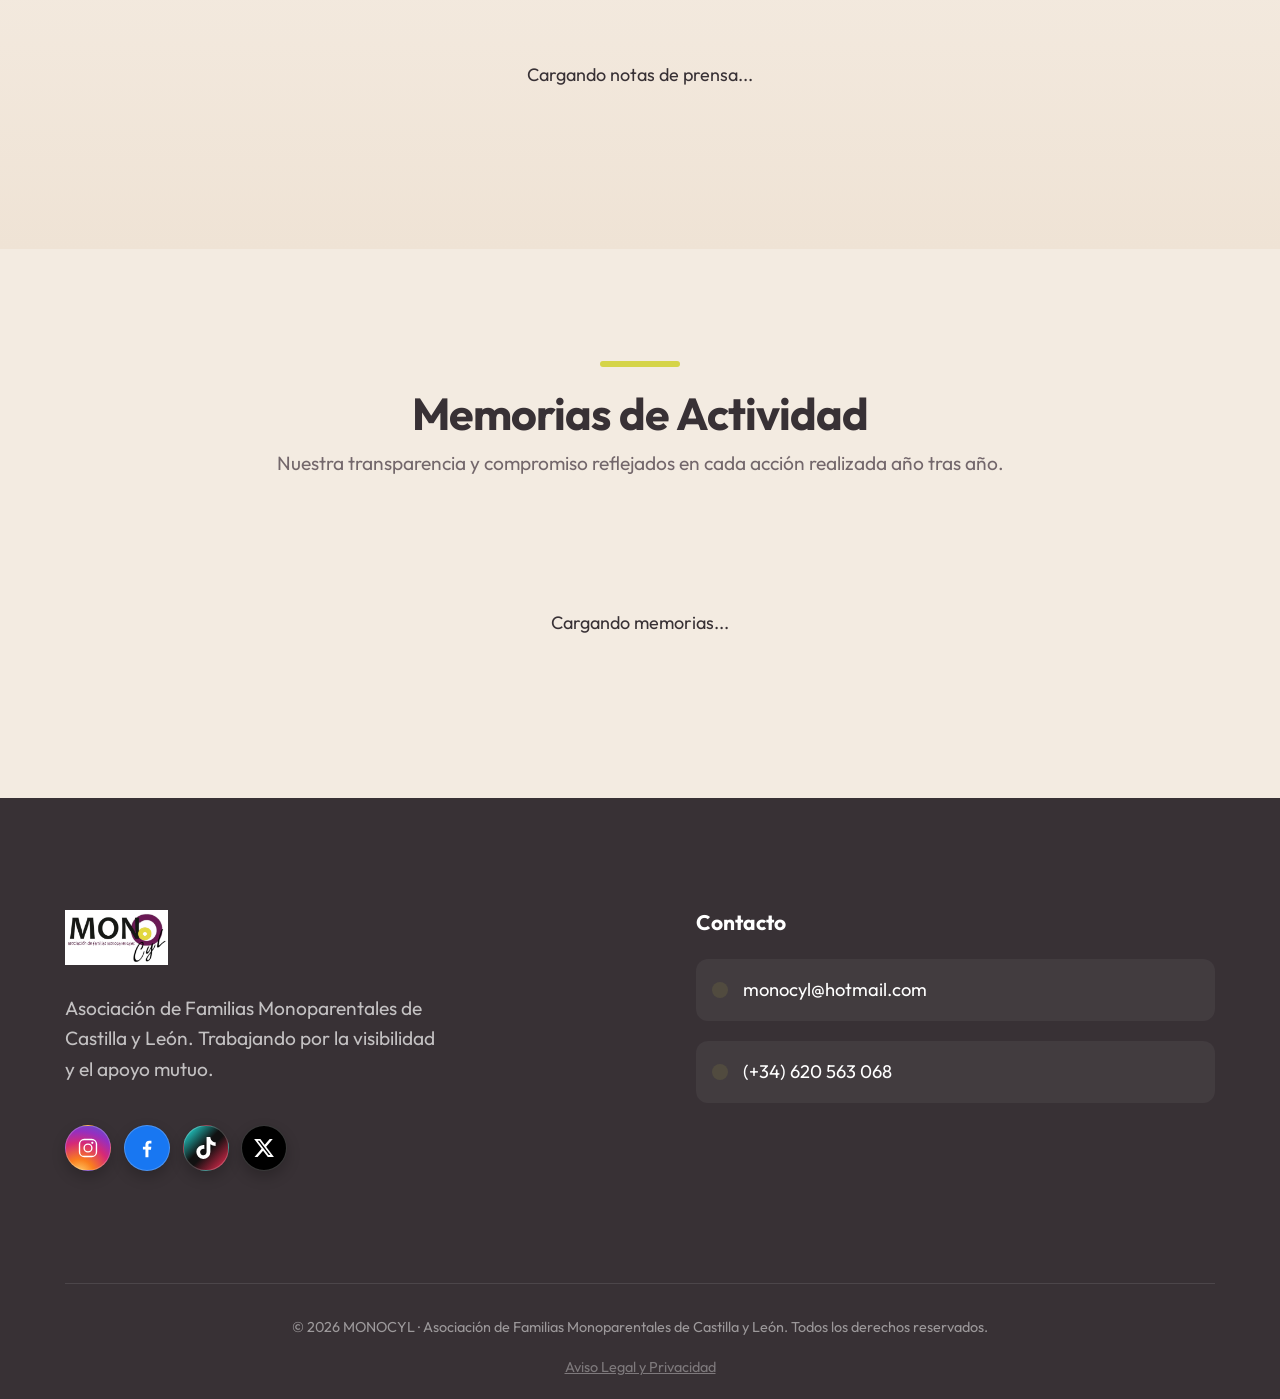
==== commit 3cf73b22: "Actualiza enlaces e iconos sociales en contacto" ====
--- a/index.html
+++ b/index.html
@@ -66,7 +66,7 @@
                     </span>
                     <span class="logo-script">cyl</span>
                 </span>
-                <span class="logo-tagline">asociacion de familias monoparentales</span>
+                <span class="logo-tagline">Asociación de Familias Monoparentales</span>
             </a>
             
             <button class="mobile-menu-btn" id="mobile-menu-btn" aria-label="Abrir menú">
@@ -300,21 +300,21 @@
                     </a>
                     <p>Asociación de Familias Monoparentales de Castilla y León. Trabajando por la visibilidad y el apoyo mutuo.</p>
                     <div class="social-links">
-                        <a href="https://www.instagram.com/monocyl/" target="_blank" rel="noopener" aria-label="Instagram" class="social-link-pill">
-                            <i data-lucide="instagram"></i>
-                            <span>Instagram</span>
-                        </a>
-                        <a href="https://www.facebook.com/MonoCyL/?locale=es_ES" target="_blank" rel="noopener" aria-label="Facebook" class="social-link-pill">
-                            <i data-lucide="facebook"></i>
-                            <span>Facebook</span>
-                        </a>
-                        <a href="https://www.tiktok.com/@monocyl11" target="_blank" rel="noopener" aria-label="TikTok" class="social-link-pill">
+                        <a href="https://www.instagram.com/monocyl/" target="_blank" rel="noopener noreferrer" aria-label="Instagram de MONOCYL" class="social-link-icon social-link-instagram" title="Instagram">
+                            <svg xmlns="http://www.w3.org/2000/svg" viewBox="0 0 24 24" aria-hidden="true"><path d="M7.75 2h8.5A5.75 5.75 0 0 1 22 7.75v8.5A5.75 5.75 0 0 1 16.25 22h-8.5A5.75 5.75 0 0 1 2 16.25v-8.5A5.75 5.75 0 0 1 7.75 2Zm0 1.5A4.25 4.25 0 0 0 3.5 7.75v8.5A4.25 4.25 0 0 0 7.75 20.5h8.5A4.25 4.25 0 0 0 20.5 16.25v-8.5A4.25 4.25 0 0 0 16.25 3.5h-8.5Zm8.94 1.56a1.25 1.25 0 1 1 0 2.5 1.25 1.25 0 0 1 0-2.5ZM12 7a5 5 0 1 1 0 10 5 5 0 0 1 0-10Zm0 1.5A3.5 3.5 0 1 0 12 15.5 3.5 3.5 0 0 0 12 8.5Z"/></svg>
+                            <span class="sr-only">Instagram</span>
+                        </a>
+                        <a href="https://www.facebook.com/MonoCyL" target="_blank" rel="noopener noreferrer" aria-label="Facebook de MONOCYL" class="social-link-icon social-link-facebook" title="Facebook">
+                            <svg xmlns="http://www.w3.org/2000/svg" viewBox="0 0 24 24" aria-hidden="true"><path d="M13.56 22v-8.2h2.76l.41-3.2h-3.17V8.56c0-.93.26-1.56 1.58-1.56h1.69V4.14c-.29-.04-1.29-.14-2.45-.14-2.42 0-4.08 1.48-4.08 4.2v2.34H7.55v3.2h2.75V22h3.26Z"/></svg>
+                            <span class="sr-only">Facebook</span>
+                        </a>
+                        <a href="https://www.tiktok.com/@monocyl11" target="_blank" rel="noopener noreferrer" aria-label="TikTok de MONOCYL" class="social-link-icon social-link-tiktok" title="TikTok">
                             <svg xmlns="http://www.w3.org/2000/svg" viewBox="0 0 448 512" aria-hidden="true"><path d="M448,209.91a210.06,210.06,0,0,1-122.77-39.25V349.38A162.55,162.55,0,1,1,185,188.31V278.2a74.62,74.62,0,1,0,52.23,71.18V0l88,0a121.18,121.18,0,0,0,1.86,22.17h0A122.18,122.18,0,0,0,381,102.39a121.43,121.43,0,0,0,67,20.14Z"/></svg>
-                            <span>TikTok</span>
-                        </a>
-                        <a href="https://x.com/monocyl/" target="_blank" rel="noopener" aria-label="X" class="social-link-pill">
+                            <span class="sr-only">TikTok</span>
+                        </a>
+                        <a href="https://x.com/monocyl" target="_blank" rel="noopener noreferrer" aria-label="X de MONOCYL" class="social-link-icon social-link-x" title="X">
                             <svg xmlns="http://www.w3.org/2000/svg" viewBox="0 0 512 512" aria-hidden="true"><path d="M389.2 48h70.6L305.6 224.2 487 464H345L233.7 318.6 106.5 464H35.8L200.7 275.5 26.8 48H172.4L272.9 180.9 389.2 48zM364.4 421.8h39.1L151.1 88h-42L364.4 421.8z"/></svg>
-                            <span>X</span>
+                            <span class="sr-only">X</span>
                         </a>
                     </div>
                 </div>
--- a/css/styles.css
+++ b/css/styles.css
@@ -228,7 +228,7 @@
     flex-direction: column;
     align-items: flex-start;
     justify-content: center;
-    gap: 0.08rem;
+    gap: 0.2rem;
     padding: 0.1rem 0;
     border-radius: 0;
     background: transparent;
@@ -254,6 +254,7 @@
     display: inline-flex;
     align-items: flex-end;
     line-height: 1;
+    padding-bottom: 0.35rem;
 }
 
 .navbar .logo-word {
@@ -292,16 +293,15 @@
     font-size: 3rem;
     font-weight: 700;
     margin-left: -0.55rem;
-    transform: translate(-0.05rem, 0.95rem) rotate(-6deg);
+    transform: translate(-0.05rem, 0.7rem) rotate(-6deg);
     line-height: 0.78;
 }
 
 .navbar .logo-tagline {
     color: rgba(99, 45, 98, 0.88);
-    font-size: 0.7rem;
-    font-weight: 500;
+    font-size: 0.72rem;
+    font-weight: 600;
     letter-spacing: 0.02em;
-    text-transform: lowercase;
     white-space: nowrap;
 }
 
@@ -1259,30 +1259,58 @@
     flex-wrap: wrap;
 }
 
-.social-link-pill {
+.social-link-icon {
     display: inline-flex;
     align-items: center;
-    gap: 0.45rem;
-    font-size: 0.9rem;
-    font-weight: 600;
+    justify-content: center;
+    width: 46px;
+    height: 46px;
     color: #fff;
-    padding: 0.5rem 0.8rem;
+    padding: 0.4rem;
     border: 1px solid rgba(255, 255, 255, 0.22);
-    border-radius: 999px;
+    border-radius: 50%;
     background: rgba(255, 255, 255, 0.08);
-}
-
-.social-link-pill i,
-.social-link-pill svg {
-    width: 18px;
-    height: 18px;
-    stroke-width: 2;
+    box-shadow: 0 6px 14px rgba(0, 0, 0, 0.22);
+    transition: transform 0.25s ease, filter 0.25s ease, border-color 0.25s ease;
+}
+
+.social-link-icon svg {
+    width: 22px;
+    height: 22px;
     fill: currentColor;
 }
 
-.social-link-pill:hover {
-    transform: translateY(-2px);
-    background: rgba(255, 255, 255, 0.18);
+.social-link-icon:hover {
+    transform: translateY(-3px);
+    filter: brightness(1.08);
+    border-color: rgba(255, 255, 255, 0.45);
+}
+
+.social-link-instagram {
+    background: radial-gradient(circle at 30% 110%, #feda75 0%, #fa7e1e 26%, #d62976 55%, #962fbf 75%, #4f5bd5 100%);
+}
+
+.social-link-facebook {
+    background: #1877f2;
+}
+
+.social-link-tiktok {
+    background: linear-gradient(135deg, #25f4ee 0%, #111111 45%, #111111 55%, #fe2c55 100%);
+}
+
+.social-link-x {
+    background: #000;
+}
+
+.sr-only {
+    position: absolute;
+    width: 1px;
+    height: 1px;
+    padding: 0;
+    margin: -1px;
+    overflow: hidden;
+    clip: rect(0, 0, 0, 0);
+    border: 0;
 }
 
 .contact-info {
@@ -1483,8 +1511,9 @@
         height: 190px;
     }
 
-    .social-link-pill span {
-        font-size: 0.82rem;
+    .social-link-icon {
+        width: 44px;
+        height: 44px;
     }
 
     .documents-hub {
